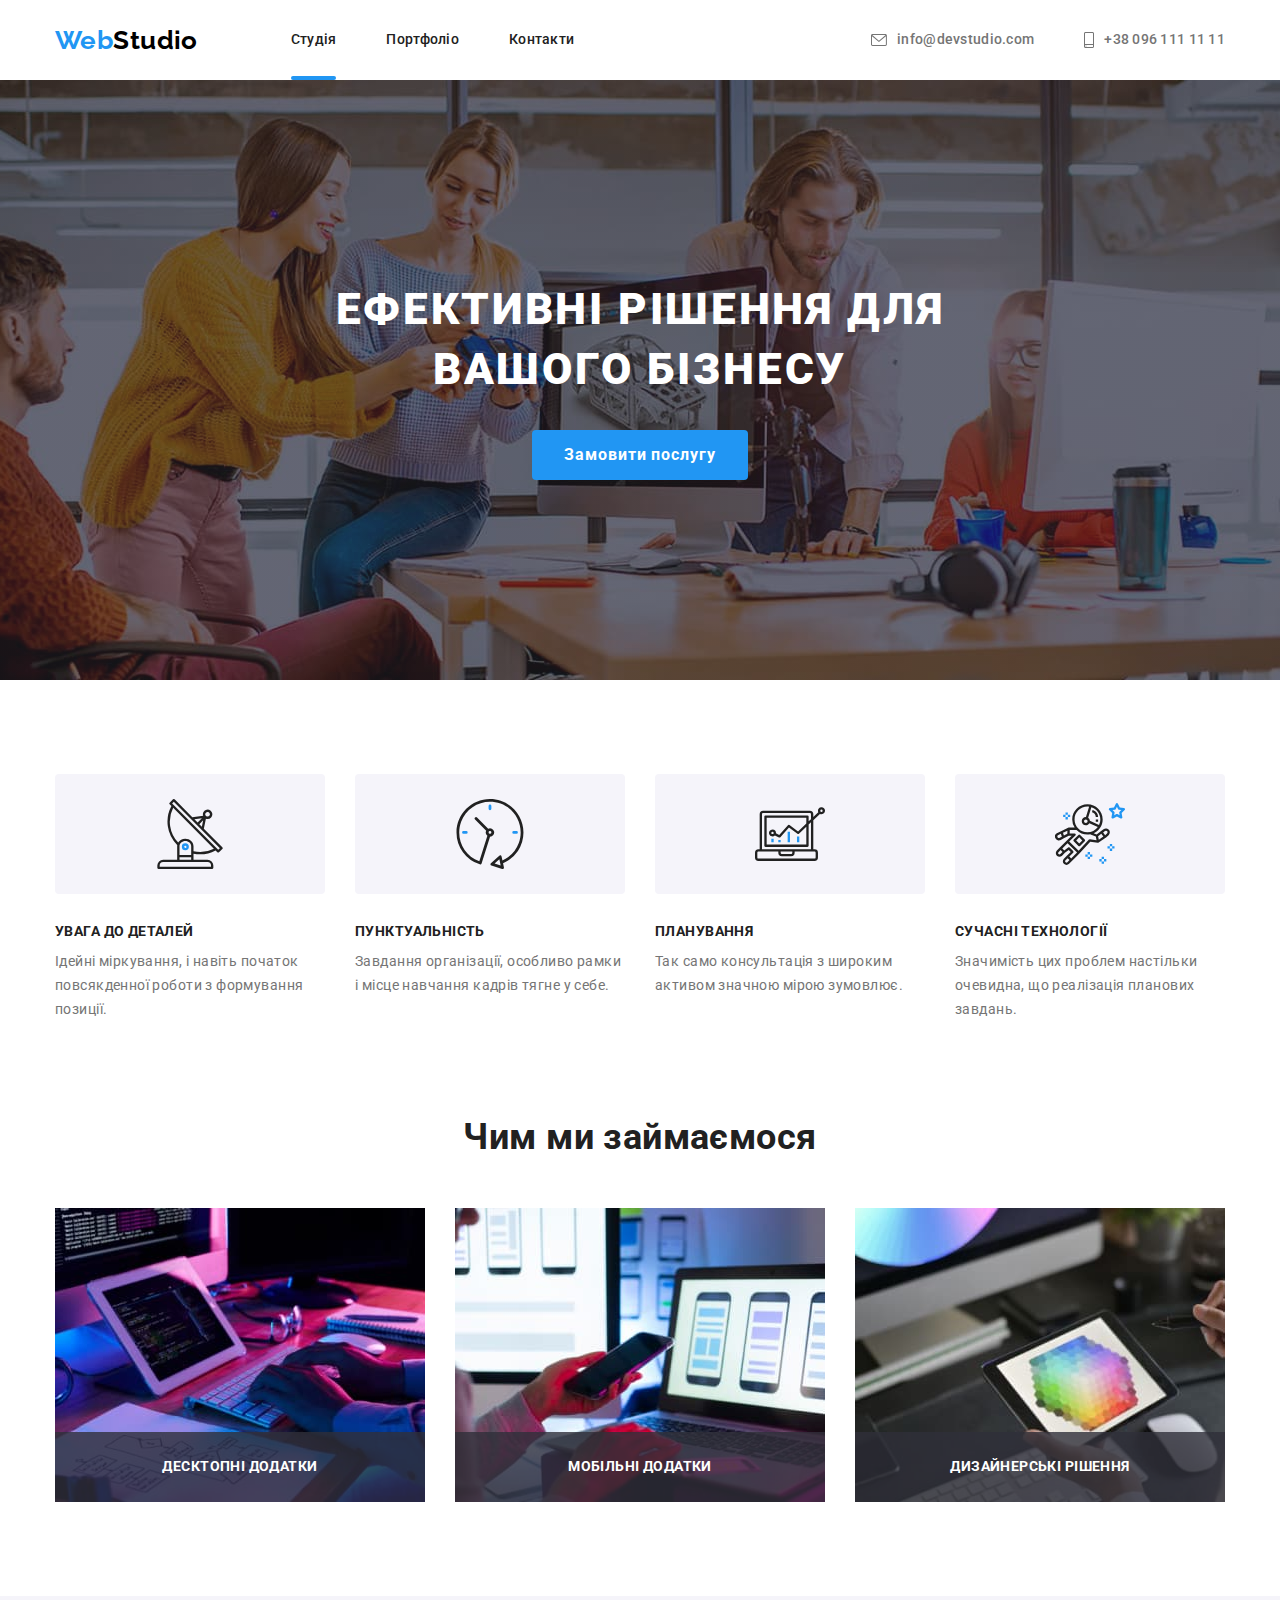
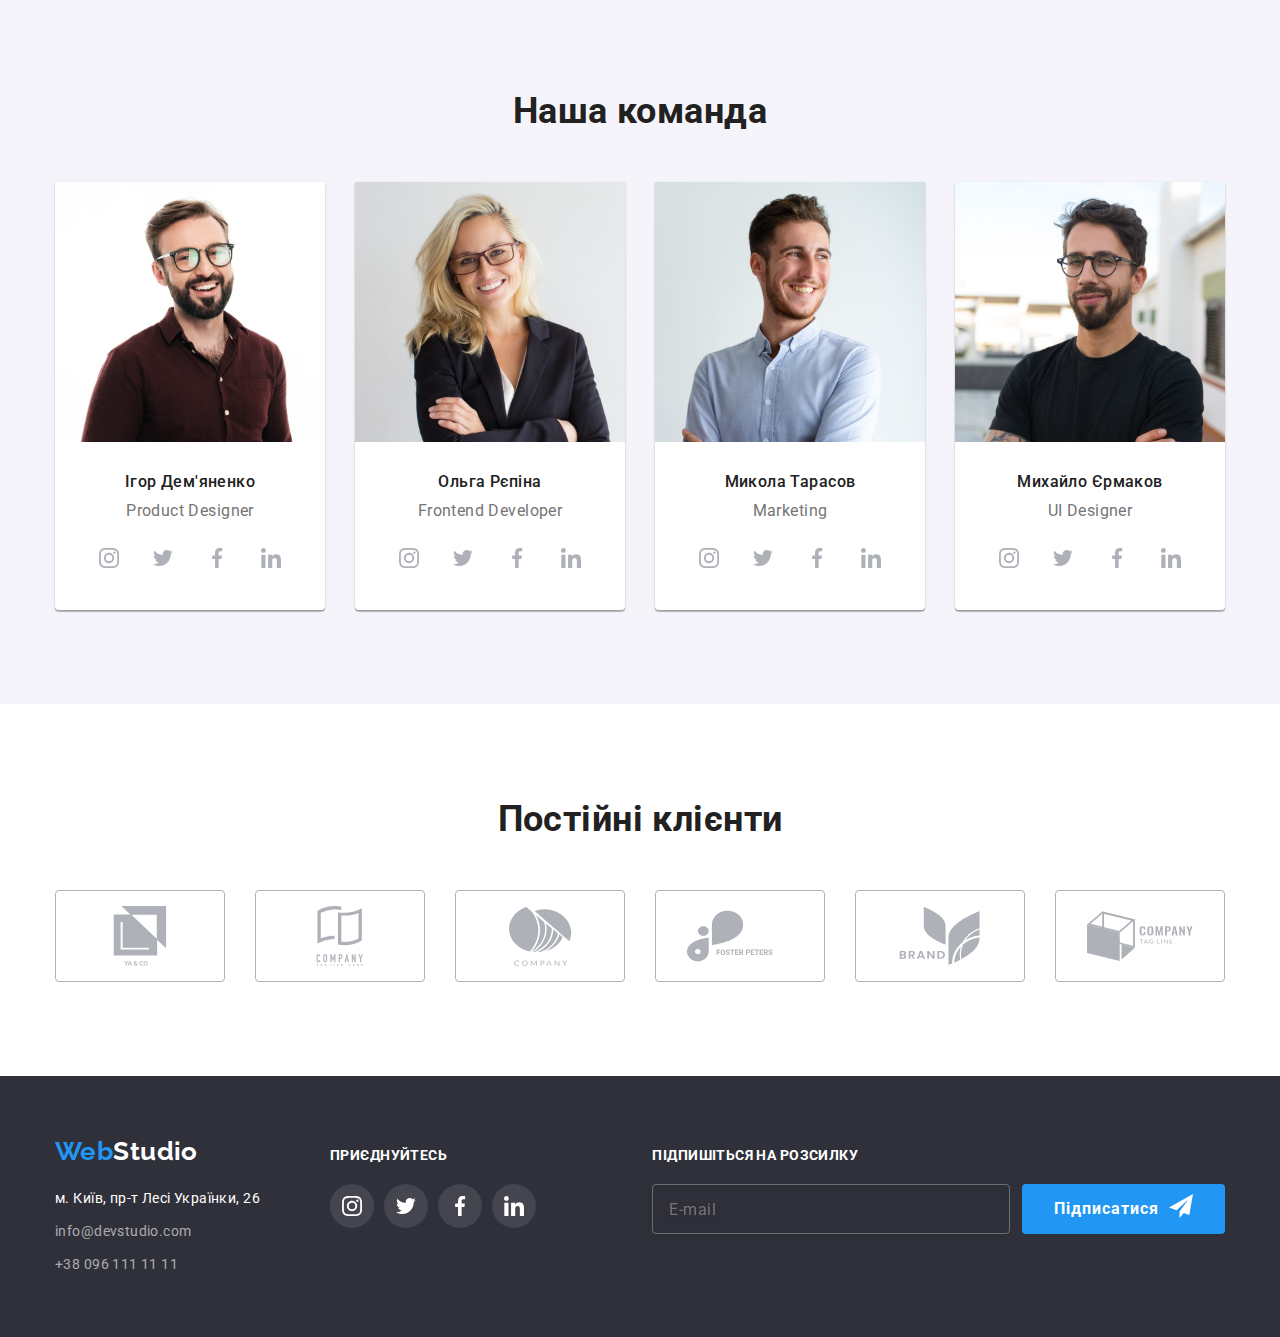
==== index.html @ 0e2db6dd "Initial commit" ====
<!DOCTYPE html>
<html lang="uk">
  <head>
    <meta charset="UTF-8" />
    <meta http-equiv="X-UA-Compatible" content="IE=edge" />
    <meta name="viewport" content="width=device-width, initial-scale=1.0" />
    <title>WebStudio</title>
    <link
      rel="stylesheet"
      href="https://fonts.googleapis.com/css2?family=Raleway:wght@700&family=Roboto:wght@400;500;700;900&display=swap"
      rel="stylesheet"
    />
    <link
      rel="stylesheet"
      href="https://cdnjs.cloudflare.com/ajax/libs/modern-normalize/1.1.0/modern-normalize.min.css"
    />
    <!-- <link rel="stylesheet" href="./css/styles.css" /> -->
    <link rel="stylesheet" href="./css/main.min.css" />
  </head>
  <body>
    <header class="header">
      <div class="container header__container">
        <a class="logo-link link" href="./index.html" lang="en">
          <span class="logo-link__web">Web</span><span class="logo-link__studio">Studio</span></a
        >
        <nav class="navigation header__navigation">
          <ul class="menu navigation__menu list">
            <li class="menu__item">
              <a href="./index.html" class="menu__link link current">Студія</a>
            </li>
            <li class="menu_item">
              <a href="./portfolio.html" class="menu__link link">Портфоліо</a>
            </li>
            <li class="menu__item"><a href="#" class="menu__link link">Контакти</a></li>
          </ul>
        </nav>

        <ul class="contacts header__contacts list">
          <li class="contacts__item">
            <a href="mailto:info@devstudio.com" class="contacts__link link">
              <svg class="contacts__icon" width="16" height="12">
                <use href="./images/icons.svg#icon-post"></use>
              </svg>
              info@devstudio.com</a
            >
          </li>
          <li class="contacts__item">
            <a href="tel:+380961111111" class="contacts__link link">
              <svg class="contacts__icon" width="10" height="16">
                <use href="./images/icons.svg#icon-phone"></use>
              </svg>
              +38 096 111 11 11</a
            >
          </li>
        </ul>
      </div>
    </header>

    <main>
      <!-- Hero -->
      <section class="hero overlay">
        <div class="container">
          <h1 class="hero__title">Ефективні рішення для вашого бізнесу</h1>

          <button class="hero__btn" type="button" data-modal-open>Замовити послугу</button>
        </div>
      </section>

      <!-- Наші переваги -->
      <section class="features section">
        <div class="container">
          <h2 class="visually-hidden">Наші переваги</h2>
          <ul class="features__list list">
            <li class="features__item">
              <div class="features__wrap">
                <svg class="features__icon" width="70" height="70">
                  <use href="./images/icons.svg#icon-antenna"></use>
                </svg>
              </div>
              <h3 class="features__title">Увага до деталей</h3>
              <p class="features__text">
                Ідейні міркування, і навіть початок повсякденної роботи з формування позиції.
              </p>
            </li>
            <li class="features__item">
              <div class="features__wrap">
                <svg class="features__icon" width="70" height="70">
                  <use href="./images/icons.svg#icon-clock"></use>
                </svg>
              </div>
              <h3 class="features__title">Пунктуальність</h3>
              <p class="features__text">
                Завдання організації, особливо рамки і місце навчання кадрів тягне у себе.
              </p>
            </li>
            <li class="features__item">
              <div class="features__wrap">
                <svg class="features__icon" width="70" height="70">
                  <use href="./images/icons.svg#icon-laptop"></use>
                </svg>
              </div>
              <h3 class="features__title">Планування</h3>
              <p class="features__text">
                Так само консультація з широким активом значною мірою зумовлює.
              </p>
            </li>
            <li class="features__item">
              <div class="features__wrap">
                <svg class="features__icon" width="70" height="70">
                  <use href="./images/icons.svg#icon-astronaut"></use>
                </svg>
              </div>
              <h3 class="features__title">Сучасні технології</h3>
              <p class="features__text">
                Значимість цих проблем настільки очевидна, що реалізація планових завдань.
              </p>
            </li>
          </ul>
        </div>
      </section>

      <!-- Чим ми займаємося -->
      <section class="work section">
        <div class="container">
          <h2 class="work__title title">Чим ми займаємося</h2>
          <ul class="work__list list">
            <li class="work__item">
              <img src="./images/site.jpg" alt="Створюємо сайти" width="370" height="294" />
              <p class="work__text">Десктопні додатки</p>
            </li>

            <li class="work__item">
              <img src="./images/app.jpg" alt="Створюємо додатки" width="370" height="294" />
              <p class="work__text">Мобільні додатки</p>
            </li>

            <li class="work__item">
              <img
                src="./images/color.jpg"
                alt="Підбираємо найкращий колір"
                width="370"
                height="294"
              />
              <p class="work__text">Дизайнерські рішення</p>
            </li>
          </ul>
        </div>
      </section>

      <!-- Команда -->
      <section class="team section">
        <div class="container">
          <h2 class="team__title title">Наша команда</h2>
          <ul class="team__list list">
            <li class="team__card">
              <img src="./images/product-designer.jpg" alt="Дизайнер" width="270" height="260" />
              <div class="team__wrap">
                <h3 class="team__name">Ігор Дем'яненко</h3>
                <p class="team__job" lang="en">Product Designer</p>
                <ul class="team__soc-list list">
                  <li class="team__soc-item">
                    <a href="" class="team__soc-link link">
                      <svg class="team__soc-icon" width="20" height="20">
                        <use href="./images/icons.svg#icon-instagram"></use>
                      </svg>
                    </a>
                  </li>
                  <li class="team__soc-item">
                    <a href="" class="team__soc-link link">
                      <svg class="team__soc-icon" width="20" height="20">
                        <use href="./images/icons.svg#icon-twitter"></use>
                      </svg>
                    </a>
                  </li>
                  <li class="team__soc-item">
                    <a href="" class="team__soc-link link">
                      <svg class="team__soc-icon" width="20" height="20">
                        <use href="./images/icons.svg#icon-facebook"></use>
                      </svg>
                    </a>
                  </li>
                  <li class="team__soc-item">
                    <a href="" class="team__soc-link link">
                      <svg class="team__soc-icon" width="20" height="20">
                        <use href="./images/icons.svg#icon-linkedin"></use>
                      </svg>
                    </a>
                  </li>
                </ul>
              </div>
            </li>
            <li class="team__card">
              <img src="./images/frontend.jpg" alt="Фронтенд-розробник" width="270" height="260" />
              <div class="team__wrap">
                <h3 class="team__name">Ольга Рєпіна</h3>
                <p class="team__job" lang="en">Frontend Developer</p>
                <ul class="team__soc-list list">
                  <li class="team__soc-item">
                    <a href="" class="team__soc-link link">
                      <svg class="team__soc-icon" width="20" height="20">
                        <use href="./images/icons.svg#icon-instagram"></use>
                      </svg>
                    </a>
                  </li>
                  <li class="team__soc-item">
                    <a href="" class="team__soc-link link">
                      <svg class="team__soc-icon" width="20" height="20">
                        <use href="./images/icons.svg#icon-twitter"></use>
                      </svg>
                    </a>
                  </li>
                  <li class="team__soc-item">
                    <a href="" class="team__soc-link link">
                      <svg class="team__soc-icon" width="20" height="20">
                        <use href="./images/icons.svg#icon-facebook"></use>
                      </svg>
                    </a>
                  </li>
                  <li class="team__soc-item">
                    <a href="" class="team__soc-link link">
                      <svg class="team__soc-icon" width="20" height="20">
                        <use href="./images/icons.svg#icon-linkedin"></use>
                      </svg>
                    </a>
                  </li>
                </ul>
              </div>
            </li>
            <li class="team__card">
              <img src="./images/marketing.jpg" alt="Маркетолог" width="270" height="260" />
              <div class="team__wrap">
                <h3 class="team__name">Микола Тарасов</h3>
                <p class="team__job" lang="en">Marketing</p>
                <ul class="team__soc-list list">
                  <li class="team__soc-item">
                    <a href="" class="team__soc-link link">
                      <svg class="team__soc-icon" width="20" height="20">
                        <use href="./images/icons.svg#icon-instagram"></use>
                      </svg>
                    </a>
                  </li>
                  <li class="team__soc-item">
                    <a href="" class="team__soc-link link">
                      <svg class="team__soc-icon" width="20" height="20">
                        <use href="./images/icons.svg#icon-twitter"></use>
                      </svg>
                    </a>
                  </li>
                  <li class="team__soc-item">
                    <a href="" class="team__soc-link link">
                      <svg class="team__soc-icon" width="20" height="20">
                        <use href="./images/icons.svg#icon-facebook"></use>
                      </svg>
                    </a>
                  </li>
                  <li class="team__soc-item">
                    <a href="" class="team__soc-link link">
                      <svg class="team__soc-icon" width="20" height="20">
                        <use href="./images/icons.svg#icon-linkedin"></use>
                      </svg>
                    </a>
                  </li>
                </ul>
              </div>
            </li>
            <li class="team__card">
              <img
                src="./images/ui-designer.jpg"
                alt="Дизайнер інтерфейсу"
                width="270"
                height="260"
              />
              <div class="team__wrap">
                <h3 class="team__name">Михайло Єрмаков</h3>
                <p class="team__job" lang="en">UI Designer</p>
                <ul class="team__soc-list list">
                  <li class="team__soc-item">
                    <a href="" class="team__soc-link link">
                      <svg class="team__soc-icon" width="20" height="20">
                        <use href="./images/icons.svg#icon-instagram"></use>
                      </svg>
                    </a>
                  </li>
                  <li class="team__soc-item">
                    <a href="" class="team__soc-link link">
                      <svg class="team__soc-icon" width="20" height="20">
                        <use href="./images/icons.svg#icon-twitter"></use>
                      </svg>
                    </a>
                  </li>
                  <li class="team__soc-item">
                    <a href="" class="team__soc-link link">
                      <svg class="team__soc-icon" width="20" height="20">
                        <use href="./images/icons.svg#icon-facebook"></use>
                      </svg>
                    </a>
                  </li>
                  <li class="team__soc-item">
                    <a href="" class="team__soc-link link">
                      <svg class="team__soc-icon" width="20" height="20">
                        <use href="./images/icons.svg#icon-linkedin"></use>
                      </svg>
                    </a>
                  </li>
                </ul>
              </div>
            </li>
          </ul>
        </div>
      </section>

      <section class="clients section">
        <div class="container">
          <h2 class="clients__title title">Постійні клієнти</h2>
          <ul class="clients__list list">
            <li class="clients__item">
              <a href="" class="clients__link link">
                <svg class="clients__icon" width="106" height="60">
                  <use href="./images/icons.svg#icon-ya"></use>
                </svg>
              </a>
            </li>
            <li class="clients__item">
              <a href="" class="clients__link link">
                <svg class="clients__icon" width="106" height="60">
                  <use href="./images/icons.svg#icon-tagline"></use>
                </svg>
              </a>
            </li>
            <li class="clients__item">
              <a href="" class="clients__link link">
                <svg class="clients__icon" width="106" height="60">
                  <use href="./images/icons.svg#icon-company"></use>
                </svg>
              </a>
            </li>
            <li class="clients__item">
              <a href="" class="clients__link link">
                <svg class="clients__icon" width="106" height="60">
                  <use href="./images/icons.svg#icon-foster"></use>
                </svg>
              </a>
            </li>
            <li class="clients__item">
              <a href="" class="clients__link link">
                <svg class="clients__icon" width="106" height="60">
                  <use href="./images/icons.svg#icon-brand"></use>
                </svg>
              </a>
            </li>
            <li class="clients__item">
              <a href="" class="clients__link link">
                <svg class="clients__icon" width="106" height="60">
                  <use href="./images/icons.svg#icon-tag"></use>
                </svg>
              </a>
            </li>
          </ul>
        </div>
      </section>
    </main>

    <footer class="footer">
      <div class="container footer__container">
        <div>
          <a class="logo-link footer__logo-link link" href="./index.html" lang="en">
            <span class="logo-link__web">Web</span
            ><span class="logo-link__studiofooter">Studio</span>
          </a>

          <address class="address">
            <ul class="address__list list">
              <li class="address__item">
                <a
                  class="address__google-link link"
                  href="https://goo.gl/maps/4ZTm1igQ9A5BLG9d9"
                  target="_blank"
                  rel="noopener noreferrer nofollow"
                  >м. Київ, пр-т Лесі Українки, 26</a
                >
              </li>
              <li class="address__item">
                <a class="address__link link" href="mailto:info@devstudio.com"
                  >info@devstudio.com</a
                >
              </li>
              <li class="address__item">
                <a class="address__link link" href="tel:+380961111111">+38 096 111 11 11</a>
              </li>
            </ul>
          </address>
        </div>

        <div class="subscribe footer__subscribe">
          <p class="subscribe__title">Приєднуйтесь</p>
          <ul class="subscribe__soc-list list">
            <li class="subscribe__soc-item">
              <a href="" class="subscribe__soc-link link">
                <svg class="subscribe__soc-icon" width="20" height="20">
                  <use href="./images/icons.svg#icon-instagram"></use>
                </svg>
              </a>
            </li>
            <li class="subscribe__soc-item">
              <a href="" class="subscribe__soc-link link">
                <svg class="subscribe__soc-icon" width="20" height="20">
                  <use href="./images/icons.svg#icon-twitter"></use>
                </svg>
              </a>
            </li>
            <li class="subscribe__soc-item">
              <a href="" class="subscribe__soc-link link">
                <svg class="subscribe__soc-icon" width="20" height="20">
                  <use href="./images/icons.svg#icon-facebook"></use>
                </svg>
              </a>
            </li>
            <li class="subscribe__soc-item">
              <a href="" class="subscribe__soc-link link">
                <svg class="subscribe__soc-icon" width="20" height="20">
                  <use href="./images/icons.svg#icon-linkedin"></use>
                </svg>
              </a>
            </li>
          </ul>
        </div>

        <div class="subscribe">
          <p class="subscribe__title">Підпишіться на розсилку</p>

          <form class="subscribe__form">
            <label for="input-footer"></label>
            <input
              type="email"
              class="subscribe__input"
              placeholder="E-mail"
              name="email"
              id="input-footer"
            />

            <button type="submit" class="subscribe__button">
              Підписатися
              <svg class="subscribe__icon" width="24" height="24">
                <use href="./images/icons.svg#icon-send"></use>
              </svg>
            </button>
          </form>
        </div>
      </div>
    </footer>

    <div class="backdrop is-hidden" data-modal>
      <div class="modal">
        <button type="button" class="modal-close" data-modal-close>
          <svg class="modal-close-icon" width="18" height="18">
            <use href="./images/icons.svg#icon-close"></use>
          </svg>
        </button>
        <p class="modal-title">Залиште свої дані, ми вам передзвонимо</p>
        <form class="modal-form">
          <div class="modal-field">
            <label for="user-name" class="input-label">Ім'я</label>
            <div class="input-wrap">
              <input
                type="text"
                name="user-name"
                class="modal-input"
                placeholder=" "
                required
                id="user-name"
              />

              <svg class="modal-input-icon" width="18" height="18">
                <use href="./images/icons.svg#icon-input-person"></use>
              </svg>
            </div>
          </div>

          <div class="modal-field">
            <label for="user-tel" class="input-label">Телефон</label>
            <div class="input-wrap">
              <input
                type="tel"
                name="user-tel"
                class="modal-input"
                placeholder=" "
                required
                id="user-tel"
              />

              <svg class="modal-input-icon" width="18" height="18">
                <use href="./images/icons.svg#icon-input-phone"></use>
              </svg>
            </div>
          </div>

          <div class="modal-field">
            <label for="user-email" class="input-label">Пошта</label>
            <div class="input-wrap">
              <input
                type="email"
                name="user-email"
                class="modal-input"
                placeholder=" "
                id="user-email"
              />

              <svg class="modal-input-icon" width="18" height="18">
                <use href="./images/icons.svg#icon-input-email"></use>
              </svg>
            </div>
          </div>

          <div class="modal-field-textarea">
            <label for="user-comment" class="input-label">Коментар</label>
            <textarea
              name="user-comment"
              id="user-comment"
              class="modal-comment"
              placeholder="Введіть текст"
            ></textarea>
          </div>

          <input
            class="checkbox-input visually-hidden"
            type="checkbox"
            name="mailing"
            id="mailing"
          />
          <label for="mailing" class="checkbox-text">
            <span>
              <svg class="checkbox-icon" width="16" height="15">
                <use href="./images/icons.svg#icon-vector"></use>
              </svg>
            </span>
            Погоджуюся з розсилкою та приймаю
            <a class="contract link" href="">Умови договору</a></label
          >

          <button type="submit" class="button-submit">Відправити</button>
        </form>
      </div>
    </div>
    <script src="./js/modal.js"></script>
  </body>
</html>
---- css/styles.css ----
:root {
  --acctnt-color: #2196f3;
  --logo-studio-header-color: #000000;
  --title-black-color: #212121;
  --contacts-features-text-color: #757575;
  --hero-studio-footer-text-color: #ffffff;
  --hero-bcg-color-footer: #2f303a;
  --hero-button-active: #188ce8;
  --features-bcg-color: #f5f5f5;
  --team-bcg-color: #f5f4fa;
  --footer-contacts-color: rgba(255, 255, 255, 0.6);
  --border: #eeeeee;
  --soc-color: #afb1b8;
  --bcg-soc-footer: rgba(255, 255, 255, 0.1);
  --bcg-overflow: rgba(33, 150, 243, 0.9);
  --backdrop: rgba(0, 0, 0, 0.2);
  --modal-border: rgba(0, 0, 0, 0.1);
  --work-bcg-text: rgba(47, 48, 58, 0.8);
  --timing-function: cubic-bezier(0.4, 0, 0.2, 1);
  --border-modal-input: rgba(33, 33, 33, 0.2);
  --placeholder-color: rgba(117, 117, 117, 0.5);
  --border-input-footer: rgba(255, 255, 255, 0.3);
}

body {
  font-family: Roboto, sans-serif;
  background-color: var(--hero-studio-footer-text-color);
  color: var(--title-black-color);
  font-size: 14px;
  letter-spacing: 0.03em;
}

h1,
h2,
h3,
h4,
h5,
h6,
p {
  margin: 0;
}

img {
  display: block;
  max-width: 100%;
  height: auto;
}

button {
  display: block;
  cursor: pointer;
  border: none;
  border-radius: 4px;
}

.address {
  font-style: normal;
}

.list {
  padding: 0;
  margin: 0;

  list-style: none;
}

.link {
  text-decoration: none;
}

.section {
  padding-top: 94px;
  padding-bottom: 94px;
}

.container {
  width: 1200px;
  padding-left: 15px;
  padding-right: 15px;
  margin-left: auto;
  margin-right: auto;
}
*/

/* header */

.header-line {
  display: flex;
  align-items: center;
}

.logo {
  color: var(--acctnt-color);
  font-family: Raleway, sans-serif;
  font-weight: 700;
  font-size: 26px;
  line-height: 1.19;
}

.logo-studioheader {
  color: var(--logo-studio-header-color);
  font-family: Raleway, sans-serif;
  font-weight: 700;
  font-size: 26px;
  line-height: 1.19;
}

.nav-site {
  margin-left: 93px;
}

.nav-list {
  display: flex;
  gap: 50px;
}

.nav-link {
  display: block;
  padding-top: 32px;
  padding-bottom: 32px;

  color: inherit;
  font-weight: 500;
  line-height: 1.14;
  letter-spacing: 0.02em;
  transition: color 250ms var(--timing-function);

  position: relative;
}

.nav-link.current::after {
  content: '';

  position: absolute;
  bottom: 0;

  display: block;
  width: 100%;
  height: 4px;
  background-color: var(--acctnt-color);
  border-radius: 2px;
}

.contacts {
  display: flex;
  margin-left: auto;
}

.contacts .item:not(:last-child) {
  margin-right: 50px;
}

.nav-link:hover,
.nav-link:focus,
.current,
.mail:hover,
.mail:focus,
.tel:hover,
.tel:focus {
  color: var(--acctnt-color);
}

.mail,
.tel {
  padding-top: 32px;
  padding-bottom: 32px;

  color: var(--contacts-features-text-color);
  font-weight: 500;
  line-height: 1.14;
  letter-spacing: 0.02em;
  display: flex;
  align-items: center;
  transition: color 250ms var(--timing-function);
}

.mail-icon {
  margin-right: 10px;
  fill: currentColor;
}

.tel-icon {
  margin-right: 10px;
  fill: currentColor;
}

/* Герой */

.hero {
  padding-top: 200px;
  padding-bottom: 200px;

  background-color: var(--hero-bcg-color-footer);
  text-align: center;
}

.overlay {
  max-width: 1600px;
  height: 600px;
  margin-left: auto;
  margin-right: auto;
  background-color: var(--hero-bcg-color-footer);
  background-image: linear-gradient(to right, rgba(47, 48, 58, 0.4), rgba(47, 48, 58, 0.4)),
    url('../images/hero.jpg');
  background-repeat: no-repeat;
  background-position: center;
  background-size: cover;
}

.hero-title {
  width: 696px;
  margin: 0 auto;
  margin-bottom: 30px;

  color: var(--hero-studio-footer-text-color);

  font-weight: 900;
  font-size: 44px;
  line-height: 1.36;
  letter-spacing: 0.06em;
  text-transform: uppercase;
}

.hero-btn {
  padding: 10px 32px;
  margin: 0 auto;

  background-color: var(--acctnt-color);
  color: var(--hero-studio-footer-text-color);
  font-family: inherit;
  font-weight: 700;
  font-size: 16px;
  line-height: 1.88;
  letter-spacing: 0.06em;
  transition: background-color 250ms var(--timing-function);
}

.hero-btn:hover,
.hero-btn:focus {
  background-color: var(--hero-button-active);
}

/* Наші переваги */

.visually-hidden {
  position: absolute;
  width: 1px;
  height: 1px;
  margin: -1px;
  border: 0;
  padding: 0;

  white-space: nowrap;
  clip-path: inset(100%);
  clip: rect(0 0 0 0);
  overflow: hidden;
}

.features-list {
  display: flex;
  gap: 30px;
}

.features-box {
  display: flex;
  align-items: center;
  justify-content: center;
  width: 270px;
  height: 120px;
  margin-bottom: 30px;
  border-radius: 4px;
  background-color: var(--team-bcg-color);
}

.features-title {
  margin-bottom: 10px;

  font-size: 14px;
  font-weight: 700;
  line-height: 1.14;
  text-transform: uppercase;
}

.features-text {
  color: var(--contacts-features-text-color);
  line-height: 1.71;
}

/* Чим ми займаємося*/

.work {
  padding-top: 0;
}

.title {
  margin-bottom: 50px;

  font-weight: 700;
  font-size: 36px;
  line-height: 1.17;
  text-align: center;
}

.work-list {
  display: flex;
  gap: 30px;
}

.work-item {
  position: relative;
}

.work-list-text {
  position: absolute;
  bottom: 0;

  width: 370px;
  height: 70px;
  color: var(--hero-studio-footer-text-color);
  background-color: var(--work-bcg-text);
  font-weight: 700;
  line-height: 1.14;
  text-transform: uppercase;
  display: flex;
  align-items: center;
  justify-content: center;
}

/* Команда */

.team {
  background-color: var(--team-bcg-color);
}

.team-list {
  display: flex;
  gap: 30px;
}
.team-card {
  box-shadow: 0px 1px 3px rgba(0, 0, 0, 0.12), 0px 1px 1px rgba(0, 0, 0, 0.14),
    0px 2px 1px rgba(0, 0, 0, 0.2);
  border-radius: 0px 0px 4px 4px;
  background-color: var(--hero-studio-footer-text-color);
}

.card {
  padding: 30px 0;
}

.team-name {
  margin-bottom: 10px;

  font-weight: 500;
  font-size: 16px;
  line-height: 1.19;
  text-align: center;
}

.team-job {
  margin-bottom: 16px;

  color: var(--contacts-features-text-color);
  font-size: 16px;
  line-height: 1.19;
  text-align: center;
}

.team-soc-list {
  display: flex;
  justify-content: center;
  gap: 10px;
}

.team-soc-item {
  width: 44px;
  height: 44px;
}

.team-soc-link {
  width: 100%;
  height: 100%;
  border-radius: 50%;
  display: flex;
  align-items: center;
  justify-content: center;
  color: var(--soc-color);
  transition: color 250ms var(--timing-function), background-color 250ms var(--timing-function);
}

.team-soc-icon {
  fill: currentColor;
}

.team-soc-link:hover,
.team-soc-link:focus {
  background-color: var(--acctnt-color);
  color: var(--hero-studio-footer-text-color);
}

/* ---------НАШІ КЛІЄНТИ--------- */

.clients-list {
  display: flex;
  gap: 30px;
}

.clients-item {
  width: calc((100% - 150px) / 6);
  height: 92px;
}
.clients-link {
  width: 100%;
  height: 100%;
  border: 1px solid currentColor;
  border-radius: 4px;
  display: flex;
  align-items: center;
  justify-content: center;
  color: var(--soc-color);
  transition: color 250ms var(--timing-function);
}

.clients-icon {
  fill: currentColor;
}

.clients-link:hover,
.clients-link:focus {
  color: var(--acctnt-color);
}

/* Footer */

.footer {
  padding-top: 60px;
  padding-bottom: 60px;

  background-color: var(--hero-bcg-color-footer);
}

.footer-cotainer {
  display: flex;
  align-items: baseline;
}

.footer-logo {
  display: inline-block;
  margin-bottom: 20px;
}

.logo-studiofooter {
  color: var(--hero-studio-footer-text-color);

  font-family: Raleway, sans-serif;
  font-weight: 700;
  font-size: 26px;
  line-height: 1.19;
}

.address-item:not(:last-child) {
  margin-bottom: 9px;
}

.google {
  display: inline-block;

  color: var(--hero-studio-footer-text-color);
  line-height: 1.71;
  transition: color 250ms var(--timing-function);
}

.mail-address,
.tel-address {
  display: inline-block;

  color: var(--footer-contacts-color);
  line-height: 1.71;
  transition: color 250ms var(--timing-function);
}

.google:hover,
.google:focus,
.mail-address:hover,
.mail-address:focus,
.tel-address:hover,
.tel-address:focus {
  color: var(--acctnt-color);
}

.subscribe-wrap {
  margin-left: 70px;
  margin-right: auto;
}

.subscribe {
  color: var(--hero-studio-footer-text-color);
  font-weight: 700;
  line-height: 1.14;
  text-transform: uppercase;
  margin-bottom: 20px;
}

.footer-soc-list {
  display: flex;
  justify-content: center;
  gap: 10px;
}

.footer-soc-item {
  width: 44px;
  height: 44px;
}

.footer-soc-link {
  width: 100%;
  height: 100%;
  border-radius: 50%;
  display: flex;
  align-items: center;
  justify-content: center;
  background-color: var(--bcg-soc-footer);
  color: var(--hero-studio-footer-text-color);
  transition: background-color 250ms var(--timing-function);
}

.footer-soc-icon {
  fill: currentColor;
}

.footer-soc-link:hover,
.footer-soc-link:focus {
  background-color: var(--acctnt-color);
}

.send-wrap {
  display: flex;
}

.input-footer {
  width: 358px;
  height: 50px;
  padding: 15px 16px;
  margin-right: 12px;

  border: 1px solid var(--border-input-footer);
  filter: drop-shadow(0px 4px 4px rgba(0, 0, 0, 0.15));
  border-radius: 4px;
  background-color: transparent;

  font-size: 16px;
  line-height: 1.25;
  letter-spacing: 0.03em;
  color: var(--footer-contacts-color);
}

.button-subscribe {
  display: flex;
  padding: 10px 32px;

  background-color: var(--acctnt-color);
  color: var(--hero-studio-footer-text-color);
  font-family: inherit;
  font-weight: 700;
  font-size: 16px;
  line-height: 1.88;
  letter-spacing: 0.06em;
}

.send-icon {
  margin-left: 10px;
  fill: currentColor;
}

---------------------------/* ПОРТФОЛІО */----------------

.header-border {
  border-bottom: 1px solid var(--border);
}

.button-list {
  display: flex;
  flex-wrap: wrap;
  gap: 8px;
  justify-content: center;
  margin-bottom: 50px;
}

.button-list {
  display: flex;
  flex-wrap: wrap;
  gap: 8px;
  justify-content: center;
  margin-bottom: 50px;
}

.button {
  padding: 6px 22px;

  background-color: var(--team-bcg-color);
  color: inherit;
  font-family: inherit;
  font-weight: 500;
  font-size: 16px;
  line-height: 1.62;
  letter-spacing: inherit;
  transition: color 250ms var(--timing-function), background-color 250ms var(--timing-function),
    box-shadow 250ms var(--timing-function);
}

.button.current,
.button:hover,
.button:focus {
  background-color: var(--acctnt-color);
  color: var(--hero-studio-footer-text-color);
  box-shadow: 0px 3px 1px rgba(0, 0, 0, 0.1), 0px 1px 2px rgba(0, 0, 0, 0.08),
    0px 2px 2px rgba(0, 0, 0, 0.12);
}

.working-list {
  display: flex;
  flex-wrap: wrap;
  gap: 30px;
}

.gallery-item {
  width: calc((100% - 60px) / 3);
}

.gallery-link {
  display: block;
  transition: box-shadow 250ms var(--timing-function);
}

.gallery-link:hover,
.gallery-link:focus {
  box-shadow: 0px 1px 1px rgba(0, 0, 0, 0.12), 0px 4px 4px rgba(0, 0, 0, 0.06),
    1px 4px 6px rgba(0, 0, 0, 0.16);
}

.gallery-top-wrap {
  position: relative;
  overflow: hidden;
}

.gallery-top-text {
  position: absolute;

  top: 0;
  padding: 63px 24px;
  color: var(--hero-studio-footer-text-color);
  background-color: var(--bcg-overflow);
  font-weight: 400;
  font-size: 18px;
  line-height: 1.56;
  height: 100%;
  transform: translateY(100%);
  transition: transform 250ms var(--timing-function);
}

.gallery-link:hover .gallery-top-text,
.gallery-link:focus .gallery-top-text {
  transform: translateY(0);
}

.projects {
  padding: 20px 24px;
  border-left: 1px solid var(--border);
  border-right: 1px solid var(--border);
  border-bottom: 1px solid var(--border);
}

.name-work {
  margin-bottom: 4px;

  color: var(--title-black-color);
  font-weight: 700;
  font-size: 18px;
  line-height: 2;
  letter-spacing: 0.06em;
}

.app {
  color: var(--contacts-features-text-color);
  font-weight: 400;
  font-size: 16px;
  line-height: 1.88;
  letter-spacing: 0.03em;
}

.backdrop {
  position: fixed;
  top: 0;

  width: 100%;
  height: 100%;
  background-color: var(--backdrop);
  transition: opacity 250ms var(--timing-function), visibility 250ms var(--timing-function);
}

.modal {
  position: absolute;
  top: 50%;
  left: 50%;
  transform: translate(-50%, -50%);
  padding: 40px;

  width: 528px;
  height: 581px;
  background-color: var(--hero-studio-footer-text-color);
  box-shadow: 0px 1px 3px rgba(0, 0, 0, 0.12), 0px 1px 1px rgba(0, 0, 0, 0.14),
    0px 2px 1px rgba(0, 0, 0, 0.2);
  border-radius: 4px;
  transform: translate(-50%, -50%) scaleX(1);
  transition: transform 250ms var(--timing-function);
}

.modal-close {
  position: absolute;
  top: 8px;
  right: 8px;

  width: 30px;
  height: 30px;
  background-color: transparent;
  border: 1px solid var(--modal-border);
  border-radius: 50%;
  display: flex;
  align-items: center;
  justify-content: center;
  transition: fill 250ms var(--timing-function);
}

.modal-close:hover {
  fill: var(--acctnt-color);
}

.is-hidden {
  opacity: 0;
  visibility: hidden;
  pointer-events: none;
}

.is-hidden .modal {
  transform: translate(-50%, -50%) scaleX(0);
}

.modal-title {
  font-weight: 700;
  font-size: 20px;
  line-height: 1.15;
  text-align: center;

  color: var(--title-black-color);

  margin-bottom: 12px;
}

.modal-field {
  margin-bottom: 10px;
}

.input-label {
  display: block;
  margin-bottom: 4px;

  font-family: 'Roboto';
  font-style: normal;
  font-weight: 400;
  font-size: 12px;
  line-height: 1.17;
  letter-spacing: 0.01em;

  color: var(--contacts-features-text-color);
}

.input-wrap {
  position: relative;
}

.modal-input-icon {
  position: absolute;
  left: 12px;
  top: 50%;
  transform: translateY(-50%);
  transition: fill 250ms var(--timing-function);
}

.modal-input {
  width: 100%;
  height: 40px;
  border: 1px solid var(--border-modal-input);
  border-radius: 4px;
  padding-left: 42px;
  outline: transparent;
  cursor: pointer;
  transition: border-color 250ms var(--timing-function);
}

.modal-input:focus,
.modal-comment:focus {
  border-color: var(--acctnt-color);
}

.modal-input:focus + .modal-input-icon {
  fill: var(--acctnt-color);
}

.modal-field-textarea {
  margin-bottom: 20px;
}

.modal-comment {
  width: 100%;
  height: 120px;
  border: 1px solid var(--border-modal-input);
  border-radius: 4px;
  padding: 12px 16px;
  outline: transparent;
  resize: none;
  cursor: pointer;
  transition: border-color 250ms var(--timing-function);
}

.modal-comment::placeholder {
  font-size: 12px;
  line-height: 1.17;
  letter-spacing: 0.01em;

  color: var(--placeholder-color);
}

.checkbox-text {
  line-height: 1.71;
  color: var(--contacts-features-text-color);
  display: flex;
  align-items: center;
  justify-content: center;
  gap: 7px;
}

.checkbox-text span {
  width: 16px;
  height: 15px;
  border: 2px solid var(--logo-studio-header-color);
  border-radius: 2px;
  margin-right: 8px;
  display: flex;
  align-items: center;
  justify-content: center;
  fill: transparent;
  transition: background-color 250ms var(--timing-function), fill 250ms var(--timing-function),
    border-color 250ms var(--timing-function);
}

.checkbox-input:checked + .checkbox-text span {
  background-color: var(--acctnt-color);
  fill: var(--hero-studio-footer-text-color);
  border-color: transparent;
}

.checkbox-input:focus + .checkbox-text span {
  border-color: var(--acctnt-color);
}

.contract {
  color: var(--acctnt-color);
  text-decoration: underline;
}

.button-submit {
  padding: 10px 32px;
  margin: 0 auto;
  margin-top: 30px;

  background-color: var(--acctnt-color);
  color: var(--hero-studio-footer-text-color);
  font-family: inherit;
  font-weight: 700;
  font-size: 16px;
  line-height: 1.88;
  letter-spacing: 0.06em;
}
---- css/main.min.css ----
:root{--acctnt-color: #2196f3;--logo-studio-header-color: #000000;--title-black-color: #212121;--contacts-features-text-color: #757575;--hero-studio-footer-text-color: #ffffff;--hero-bcg-color-footer: #2f303a;--hero-button-active: #188ce8;--features-bcg-color: #f5f5f5;--team-bcg-color: #f5f4fa;--footer-contacts-color: rgba(255, 255, 255, 0.6);--border: #eeeeee;--soc-color: #afb1b8;--bcg-soc-footer: rgba(255, 255, 255, 0.1);--bcg-overflow: rgba(33, 150, 243, 0.9);--backdrop: rgba(0, 0, 0, 0.2);--modal-border: rgba(0, 0, 0, 0.1);--work-bcg-text: rgba(47, 48, 58, 0.8);--timing-function: cubic-bezier(0.4, 0, 0.2, 1);--border-modal-input: rgba(33, 33, 33, 0.2);--placeholder-color: rgba(117, 117, 117, 0.5);--border-input-footer: rgba(255, 255, 255, 0.3)}body{font-family:Roboto,sans-serif;background-color:var(--hero-studio-footer-text-color);color:var(--title-black-color);font-size:14px;letter-spacing:.03em}h1,h2,h3,h4,h5,h6,p{margin:0}img{display:block;max-width:100%;height:auto}button{display:block;cursor:pointer;border:none;border-radius:4px}.address{font-style:normal}.list{padding:0;margin:0;list-style:none}.link{text-decoration:none}.section{padding-top:94px;padding-bottom:94px}.container{width:1200px;padding-left:15px;padding-right:15px;margin-left:auto;margin-right:auto}.visually-hidden{position:absolute;width:1px;height:1px;margin:-1px;border:0;padding:0;white-space:nowrap;-webkit-clip-path:inset(100%);clip-path:inset(100%);clip:rect(0 0 0 0);overflow:hidden}.current{color:var(--acctnt-color)}.title{margin-bottom:50px;font-weight:700;font-size:36px;line-height:1.17;text-align:center}.header__container{display:flex;align-items:center}.logo-link__web{color:var(--acctnt-color);font-family:Raleway,sans-serif;font-weight:700;font-size:26px;line-height:1.19}.logo-link__studio{color:var(--logo-studio-header-color);font-family:Raleway,sans-serif;font-weight:700;font-size:26px;line-height:1.19}.header__navigation{margin-left:93px}.navigation__menu{display:flex;gap:50px}.menu__link{display:block;padding-top:32px;padding-bottom:32px;color:inherit;font-weight:500;line-height:1.14;letter-spacing:.02em;transition:color 250ms var(--timing-function);position:relative}.menu__link.current::after{content:"";position:absolute;bottom:0;display:block;width:100%;height:4px;background-color:var(--acctnt-color);border-radius:2px}.menu__link:hover,.menu__link:focus{color:var(--acctnt-color)}.header__contacts{display:flex;margin-left:auto}.header__contacts .contacts__item:not(:last-child){margin-right:50px}.contacts__link{padding-top:32px;padding-bottom:32px;color:var(--contacts-features-text-color);font-weight:500;line-height:1.14;letter-spacing:.02em;display:flex;align-items:center;transition:color 250ms var(--timing-function)}.contacts__link:hover,.contacts__link:focus{color:var(--acctnt-color)}.contacts__icon{margin-right:10px;fill:currentColor}.hero{padding-top:200px;padding-bottom:200px;background-color:var(--hero-bcg-color-footer);text-align:center}.overlay{max-width:1600px;height:600px;margin-left:auto;margin-right:auto;background-color:var(--hero-bcg-color-footer);background-image:linear-gradient(to right, rgba(47, 48, 58, 0.4), rgba(47, 48, 58, 0.4)),url("../images/hero.jpg");background-repeat:no-repeat;background-position:center;background-size:cover}.hero__title{width:696px;margin:0 auto;margin-bottom:30px;color:var(--hero-studio-footer-text-color);font-weight:900;font-size:44px;line-height:1.36;letter-spacing:.06em;text-transform:uppercase}.hero__btn{padding:10px 32px;margin:0 auto;background-color:var(--acctnt-color);color:var(--hero-studio-footer-text-color);font-family:inherit;font-weight:700;font-size:16px;line-height:1.88;letter-spacing:.06em;transition:background-color 250ms var(--timing-function)}.hero__btn:hover,.hero__btn:focus{background-color:var(--hero-button-active)}.features__list{display:flex;gap:30px}.features__wrap{display:flex;align-items:center;justify-content:center;width:270px;height:120px;margin-bottom:30px;border-radius:4px;background-color:var(--team-bcg-color)}.features__title{margin-bottom:10px;font-size:14px;font-weight:700;line-height:1.14;text-transform:uppercase}.features__text{color:var(--contacts-features-text-color);line-height:1.71}.work{padding-top:0}.work__list{display:flex;gap:30px}.work__item{position:relative}.work__text{position:absolute;bottom:0;width:370px;height:70px;color:var(--hero-studio-footer-text-color);background-color:var(--work-bcg-text);font-weight:700;line-height:1.14;text-transform:uppercase;display:flex;align-items:center;justify-content:center}.team{background-color:var(--team-bcg-color)}.team__list{display:flex;gap:30px}.team__card{box-shadow:0px 1px 3px rgba(0,0,0,.12),0px 1px 1px rgba(0,0,0,.14),0px 2px 1px rgba(0,0,0,.2);border-radius:0px 0px 4px 4px;background-color:var(--hero-studio-footer-text-color)}.team__wrap{padding:30px 0}.team__name{margin-bottom:10px;font-weight:500;font-size:16px;line-height:1.19;text-align:center}.team__job{margin-bottom:16px;color:var(--contacts-features-text-color);font-size:16px;line-height:1.19;text-align:center}.team__soc-list{display:flex;justify-content:center;gap:10px}.team__soc-item{width:44px;height:44px}.team__soc-link{width:100%;height:100%;border-radius:50%;display:flex;align-items:center;justify-content:center;color:var(--soc-color);transition:color 250ms var(--timing-function),background-color 250ms var(--timing-function)}.team__soc-link:hover,.team__soc-link:focus{background-color:var(--acctnt-color);color:var(--hero-studio-footer-text-color)}.team__soc-icon{fill:currentColor}.clients__list{display:flex;gap:30px}.clients__item{width:calc((100% - 150px)/6);height:92px}.clients__link{width:100%;height:100%;border:1px solid currentColor;border-radius:4px;display:flex;align-items:center;justify-content:center;color:var(--soc-color);transition:color 250ms var(--timing-function)}.clients__link:hover,.clients__link:focus{color:var(--acctnt-color)}.clients__icon{fill:currentColor}.footer{padding-top:60px;padding-bottom:60px;background-color:var(--hero-bcg-color-footer)}.footer__container{display:flex;align-items:baseline}.footer__logo-link{display:inline-block;margin-bottom:20px}.logo-link__studiofooter{color:var(--hero-studio-footer-text-color);font-family:Raleway,sans-serif;font-weight:700;font-size:26px;line-height:1.19}.address__item:not(:last-child){margin-bottom:9px}.address__google-link{display:inline-block;color:var(--hero-studio-footer-text-color);line-height:1.71;transition:color 250ms var(--timing-function)}.address__google-link:hover,.address__google-link:focus{color:var(--acctnt-color)}.address__link{display:inline-block;color:var(--footer-contacts-color);line-height:1.71;transition:color 250ms var(--timing-function)}.address__link:hover,.address__link:focus{color:var(--acctnt-color)}.footer__subscribe{margin-left:70px;margin-right:auto}.subscribe__title{color:var(--hero-studio-footer-text-color);font-weight:700;line-height:1.14;text-transform:uppercase;margin-bottom:20px}.subscribe__soc-list{display:flex;justify-content:center;gap:10px}.subscribe__soc-item{width:44px;height:44px}.subscribe__soc-link{width:100%;height:100%;border-radius:50%;display:flex;align-items:center;justify-content:center;background-color:var(--bcg-soc-footer);color:var(--hero-studio-footer-text-color);transition:background-color 250ms var(--timing-function)}.subscribe__soc-link:hover,.subscribe__soc-link:focus{background-color:var(--acctnt-color)}.subscribe__soc-icon{fill:currentColor}.subscribe__form{display:flex}.subscribe__input{width:358px;height:50px;padding:15px 16px;margin-right:12px;border:1px solid var(--border-input-footer);filter:drop-shadow(0px 4px 4px rgba(0, 0, 0, 0.15));border-radius:4px;background-color:rgba(0,0,0,0);font-size:16px;line-height:1.25;letter-spacing:.03em;color:var(--footer-contacts-color)}.subscribe__button{display:flex;padding:10px 32px;background-color:var(--acctnt-color);color:var(--hero-studio-footer-text-color);font-family:inherit;font-weight:700;font-size:16px;line-height:1.88;letter-spacing:.06em}.subscribe__icon{margin-left:10px;fill:currentColor}.header__border{border-bottom:1px solid var(--border)}.button-list{display:flex;flex-wrap:wrap;gap:8px;justify-content:center;margin-bottom:50px}.button{padding:6px 22px;background-color:var(--team-bcg-color);color:inherit;font-family:inherit;font-weight:500;font-size:16px;line-height:1.62;letter-spacing:inherit;transition:color 250ms var(--timing-function),background-color 250ms var(--timing-function),box-shadow 250ms var(--timing-function)}.button.current,.button:hover,.button:focus{background-color:var(--acctnt-color);color:var(--hero-studio-footer-text-color);box-shadow:0px 3px 1px rgba(0,0,0,.1),0px 1px 2px rgba(0,0,0,.08),0px 2px 2px rgba(0,0,0,.12)}.working-list{display:flex;flex-wrap:wrap;gap:30px}.gallery-item{width:calc((100% - 60px)/3)}.gallery-link{display:block;transition:box-shadow 250ms var(--timing-function)}.gallery-link:hover,.gallery-link:focus{box-shadow:0px 1px 1px rgba(0,0,0,.12),0px 4px 4px rgba(0,0,0,.06),1px 4px 6px rgba(0,0,0,.16)}.gallery-top-wrap{position:relative;overflow:hidden}.gallery-top-text{position:absolute;top:0;padding:63px 24px;color:var(--hero-studio-footer-text-color);background-color:var(--bcg-overflow);font-weight:400;font-size:18px;line-height:1.56;height:100%;transform:translateY(100%);transition:transform 250ms var(--timing-function)}.gallery-link:hover .gallery-top-text,.gallery-link:focus .gallery-top-text{transform:translateY(0)}.projects{padding:20px 24px;border-left:1px solid var(--border);border-right:1px solid var(--border);border-bottom:1px solid var(--border)}.name-work{margin-bottom:4px;color:var(--title-black-color);font-weight:700;font-size:18px;line-height:2;letter-spacing:.06em}.app{color:var(--contacts-features-text-color);font-weight:400;font-size:16px;line-height:1.88;letter-spacing:.03em}.backdrop{position:fixed;top:0;width:100%;height:100%;background-color:var(--backdrop);transition:opacity 250ms var(--timing-function),visibility 250ms var(--timing-function)}.modal{position:absolute;top:50%;left:50%;transform:translate(-50%, -50%);padding:40px;width:528px;height:581px;background-color:var(--hero-studio-footer-text-color);box-shadow:0px 1px 3px rgba(0,0,0,.12),0px 1px 1px rgba(0,0,0,.14),0px 2px 1px rgba(0,0,0,.2);border-radius:4px;transform:translate(-50%, -50%) scaleX(1);transition:transform 250ms var(--timing-function)}.modal-close{position:absolute;top:8px;right:8px;width:30px;height:30px;background-color:rgba(0,0,0,0);border:1px solid var(--modal-border);border-radius:50%;display:flex;align-items:center;justify-content:center;transition:fill 250ms var(--timing-function)}.modal-close:hover{fill:var(--acctnt-color)}.is-hidden{opacity:0;visibility:hidden;pointer-events:none}.is-hidden .modal{transform:translate(-50%, -50%) scaleX(0)}.modal-title{font-weight:700;font-size:20px;line-height:1.15;text-align:center;color:var(--title-black-color);margin-bottom:12px}.modal-field{margin-bottom:10px}.input-label{display:block;margin-bottom:4px;font-family:"Roboto";font-style:normal;font-weight:400;font-size:12px;line-height:1.17;letter-spacing:.01em;color:var(--contacts-features-text-color)}.input-wrap{position:relative}.modal-input-icon{position:absolute;left:12px;top:50%;transform:translateY(-50%);transition:fill 250ms var(--timing-function)}.modal-input:focus+.modal-input-icon{fill:var(--acctnt-color)}.modal-input{width:100%;height:40px;border:1px solid var(--border-modal-input);border-radius:4px;padding-left:42px;outline:rgba(0,0,0,0);cursor:pointer;transition:border-color 250ms var(--timing-function)}.modal-input:focus{border-color:var(--acctnt-color)}.modal-field-textarea{margin-bottom:20px}.modal-comment{width:100%;height:120px;border:1px solid var(--border-modal-input);border-radius:4px;padding:12px 16px;outline:rgba(0,0,0,0);resize:none;cursor:pointer;transition:border-color 250ms var(--timing-function)}.modal-comment:focus{border-color:var(--acctnt-color)}.modal-comment::-moz-placeholder{font-size:12px;line-height:1.17;letter-spacing:.01em;color:var(--placeholder-color)}.modal-comment:-ms-input-placeholder{font-size:12px;line-height:1.17;letter-spacing:.01em;color:var(--placeholder-color)}.modal-comment::placeholder{font-size:12px;line-height:1.17;letter-spacing:.01em;color:var(--placeholder-color)}.checkbox-text{line-height:1.71;color:var(--contacts-features-text-color);display:flex;align-items:center;justify-content:center;gap:7px}.checkbox-text span{width:16px;height:15px;border:2px solid var(--logo-studio-header-color);border-radius:2px;margin-right:8px;display:flex;align-items:center;justify-content:center;fill:rgba(0,0,0,0);transition:background-color 250ms var(--timing-function),fill 250ms var(--timing-function),border-color 250ms var(--timing-function)}.checkbox-input:checked+.checkbox-text span{background-color:var(--acctnt-color);fill:var(--hero-studio-footer-text-color);border-color:rgba(0,0,0,0)}.checkbox-input:focus+.checkbox-text span{border-color:var(--acctnt-color)}.contract{color:var(--acctnt-color);text-decoration:underline}.button-submit{padding:10px 32px;margin:0 auto;margin-top:30px;background-color:var(--acctnt-color);color:var(--hero-studio-footer-text-color);font-family:inherit;font-weight:700;font-size:16px;line-height:1.88;letter-spacing:.06em}/*# sourceMappingURL=main.min.css.map */
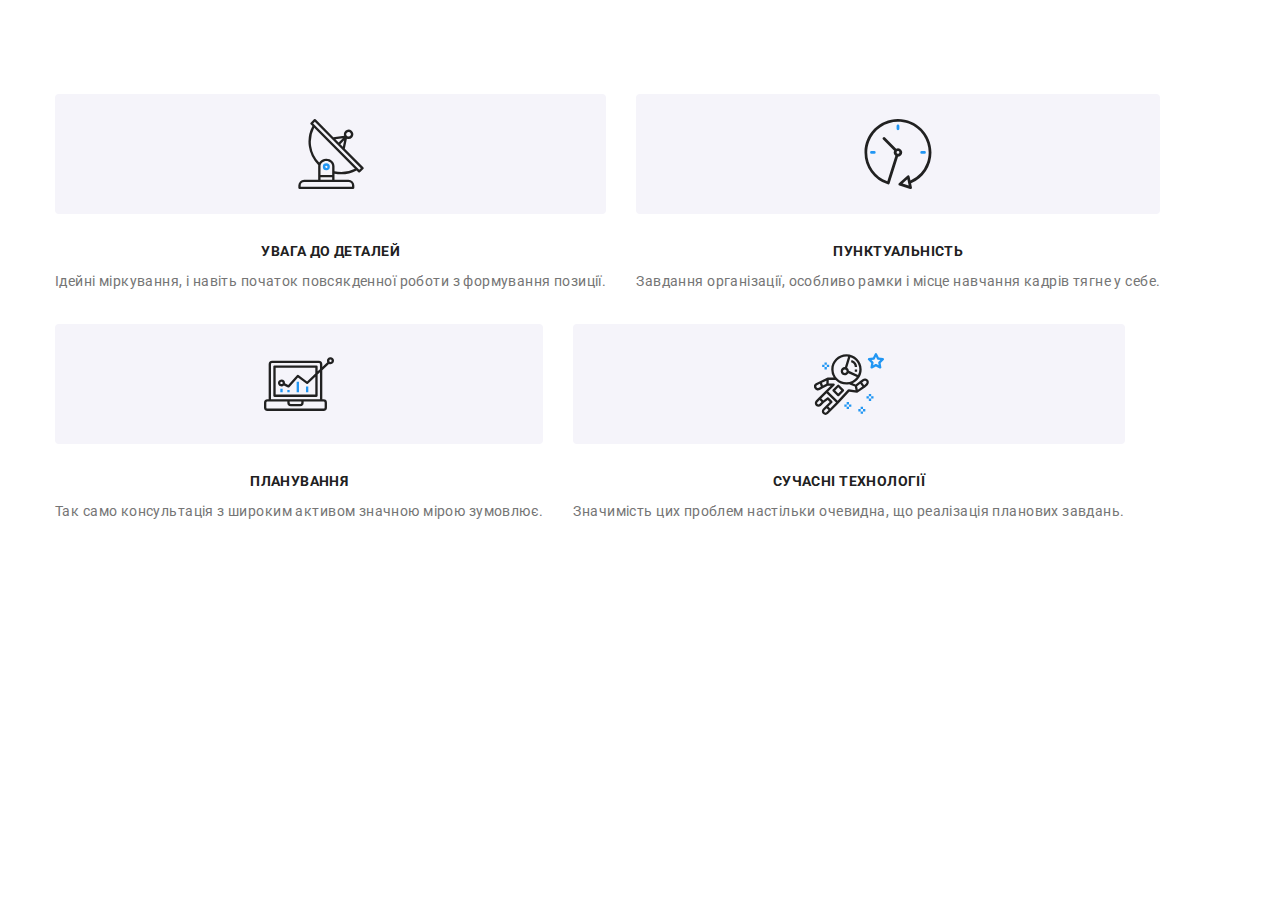
==== commit bc5bf07c: "Адаптація секції team і початок адаптування секції  features" ====
--- a/index.html
+++ b/index.html
@@ -18,7 +18,7 @@
     <link rel="stylesheet" href="./css/main.min.css" />
   </head>
   <body>
-    <header class="header">
+    <!-- <header class="header">
       <div class="container header__container">
         <a class="logo-link link" href="./index.html" lang="en">
           <span class="logo-link__web">Web</span><span class="logo-link__studio">Studio</span></a
@@ -54,17 +54,17 @@
           </li>
         </ul>
       </div>
-    </header>
+    </header> -->
 
     <main>
       <!-- Hero -->
-      <section class="hero overlay">
+      <!-- <section class="hero overlay">
         <div class="container">
           <h1 class="hero__title">Ефективні рішення для вашого бізнесу</h1>
 
           <button class="hero__btn" type="button" data-modal-open>Замовити послугу</button>
         </div>
-      </section>
+      </section> -->
 
       <!-- Наші переваги -->
       <section class="features section">
@@ -120,7 +120,7 @@
       </section>
 
       <!-- Чим ми займаємося -->
-      <section class="work section">
+      <!-- <section class="work section">
         <div class="container">
           <h2 class="work__title title">Чим ми займаємося</h2>
           <ul class="work__list list">
@@ -145,10 +145,10 @@
             </li>
           </ul>
         </div>
-      </section>
+      </section> -->
 
       <!-- Команда -->
-      <section class="team section">
+      <!-- <section class="team section">
         <div class="container">
           <h2 class="team__title title">Наша команда</h2>
           <ul class="team__list list">
@@ -307,9 +307,9 @@
             </li>
           </ul>
         </div>
-      </section>
-
-      <section class="clients section">
+      </section> -->
+
+      <!-- <section class="clients section">
         <div class="container">
           <h2 class="clients__title title">Постійні клієнти</h2>
           <ul class="clients__list list">
@@ -357,10 +357,10 @@
             </li>
           </ul>
         </div>
-      </section>
+      </section> -->
     </main>
 
-    <footer class="footer">
+    <!-- <footer class="footer">
       <div class="container footer__container">
         <div>
           <a class="logo-link footer__logo-link link" href="./index.html" lang="en">
@@ -447,7 +447,7 @@
           </form>
         </div>
       </div>
-    </footer>
+    </footer> -->
 
     <div class="backdrop is-hidden" data-modal>
       <div class="modal">
--- a/css/main.min.css
+++ b/css/main.min.css
@@ -1 +1 @@
-:root{--acctnt-color: #2196f3;--logo-studio-header-color: #000000;--title-black-color: #212121;--contacts-features-text-color: #757575;--hero-studio-footer-text-color: #ffffff;--hero-bcg-color-footer: #2f303a;--hero-button-active: #188ce8;--features-bcg-color: #f5f5f5;--team-bcg-color: #f5f4fa;--footer-contacts-color: rgba(255, 255, 255, 0.6);--border: #eeeeee;--soc-color: #afb1b8;--bcg-soc-footer: rgba(255, 255, 255, 0.1);--bcg-overflow: rgba(33, 150, 243, 0.9);--backdrop: rgba(0, 0, 0, 0.2);--modal-border: rgba(0, 0, 0, 0.1);--work-bcg-text: rgba(47, 48, 58, 0.8);--timing-function: cubic-bezier(0.4, 0, 0.2, 1);--border-modal-input: rgba(33, 33, 33, 0.2);--placeholder-color: rgba(117, 117, 117, 0.5);--border-input-footer: rgba(255, 255, 255, 0.3)}body{font-family:Roboto,sans-serif;background-color:var(--hero-studio-footer-text-color);color:var(--title-black-color);font-size:14px;letter-spacing:.03em}h1,h2,h3,h4,h5,h6,p{margin:0}img{display:block;max-width:100%;height:auto}button{display:block;cursor:pointer;border:none;border-radius:4px}.address{font-style:normal}.list{padding:0;margin:0;list-style:none}.link{text-decoration:none}.section{padding-top:94px;padding-bottom:94px}.container{width:1200px;padding-left:15px;padding-right:15px;margin-left:auto;margin-right:auto}.visually-hidden{position:absolute;width:1px;height:1px;margin:-1px;border:0;padding:0;white-space:nowrap;-webkit-clip-path:inset(100%);clip-path:inset(100%);clip:rect(0 0 0 0);overflow:hidden}.current{color:var(--acctnt-color)}.title{margin-bottom:50px;font-weight:700;font-size:36px;line-height:1.17;text-align:center}.header__container{display:flex;align-items:center}.logo-link__web{color:var(--acctnt-color);font-family:Raleway,sans-serif;font-weight:700;font-size:26px;line-height:1.19}.logo-link__studio{color:var(--logo-studio-header-color);font-family:Raleway,sans-serif;font-weight:700;font-size:26px;line-height:1.19}.header__navigation{margin-left:93px}.navigation__menu{display:flex;gap:50px}.menu__link{display:block;padding-top:32px;padding-bottom:32px;color:inherit;font-weight:500;line-height:1.14;letter-spacing:.02em;transition:color 250ms var(--timing-function);position:relative}.menu__link.current::after{content:"";position:absolute;bottom:0;display:block;width:100%;height:4px;background-color:var(--acctnt-color);border-radius:2px}.menu__link:hover,.menu__link:focus{color:var(--acctnt-color)}.header__contacts{display:flex;margin-left:auto}.header__contacts .contacts__item:not(:last-child){margin-right:50px}.contacts__link{padding-top:32px;padding-bottom:32px;color:var(--contacts-features-text-color);font-weight:500;line-height:1.14;letter-spacing:.02em;display:flex;align-items:center;transition:color 250ms var(--timing-function)}.contacts__link:hover,.contacts__link:focus{color:var(--acctnt-color)}.contacts__icon{margin-right:10px;fill:currentColor}.hero{padding-top:200px;padding-bottom:200px;background-color:var(--hero-bcg-color-footer);text-align:center}.overlay{max-width:1600px;height:600px;margin-left:auto;margin-right:auto;background-color:var(--hero-bcg-color-footer);background-image:linear-gradient(to right, rgba(47, 48, 58, 0.4), rgba(47, 48, 58, 0.4)),url("../images/hero.jpg");background-repeat:no-repeat;background-position:center;background-size:cover}.hero__title{width:696px;margin:0 auto;margin-bottom:30px;color:var(--hero-studio-footer-text-color);font-weight:900;font-size:44px;line-height:1.36;letter-spacing:.06em;text-transform:uppercase}.hero__btn{padding:10px 32px;margin:0 auto;background-color:var(--acctnt-color);color:var(--hero-studio-footer-text-color);font-family:inherit;font-weight:700;font-size:16px;line-height:1.88;letter-spacing:.06em;transition:background-color 250ms var(--timing-function)}.hero__btn:hover,.hero__btn:focus{background-color:var(--hero-button-active)}.features__list{display:flex;gap:30px}.features__wrap{display:flex;align-items:center;justify-content:center;width:270px;height:120px;margin-bottom:30px;border-radius:4px;background-color:var(--team-bcg-color)}.features__title{margin-bottom:10px;font-size:14px;font-weight:700;line-height:1.14;text-transform:uppercase}.features__text{color:var(--contacts-features-text-color);line-height:1.71}.work{padding-top:0}.work__list{display:flex;gap:30px}.work__item{position:relative}.work__text{position:absolute;bottom:0;width:370px;height:70px;color:var(--hero-studio-footer-text-color);background-color:var(--work-bcg-text);font-weight:700;line-height:1.14;text-transform:uppercase;display:flex;align-items:center;justify-content:center}.team{background-color:var(--team-bcg-color)}.team__list{display:flex;gap:30px}.team__card{box-shadow:0px 1px 3px rgba(0,0,0,.12),0px 1px 1px rgba(0,0,0,.14),0px 2px 1px rgba(0,0,0,.2);border-radius:0px 0px 4px 4px;background-color:var(--hero-studio-footer-text-color)}.team__wrap{padding:30px 0}.team__name{margin-bottom:10px;font-weight:500;font-size:16px;line-height:1.19;text-align:center}.team__job{margin-bottom:16px;color:var(--contacts-features-text-color);font-size:16px;line-height:1.19;text-align:center}.team__soc-list{display:flex;justify-content:center;gap:10px}.team__soc-item{width:44px;height:44px}.team__soc-link{width:100%;height:100%;border-radius:50%;display:flex;align-items:center;justify-content:center;color:var(--soc-color);transition:color 250ms var(--timing-function),background-color 250ms var(--timing-function)}.team__soc-link:hover,.team__soc-link:focus{background-color:var(--acctnt-color);color:var(--hero-studio-footer-text-color)}.team__soc-icon{fill:currentColor}.clients__list{display:flex;gap:30px}.clients__item{width:calc((100% - 150px)/6);height:92px}.clients__link{width:100%;height:100%;border:1px solid currentColor;border-radius:4px;display:flex;align-items:center;justify-content:center;color:var(--soc-color);transition:color 250ms var(--timing-function)}.clients__link:hover,.clients__link:focus{color:var(--acctnt-color)}.clients__icon{fill:currentColor}.footer{padding-top:60px;padding-bottom:60px;background-color:var(--hero-bcg-color-footer)}.footer__container{display:flex;align-items:baseline}.footer__logo-link{display:inline-block;margin-bottom:20px}.logo-link__studiofooter{color:var(--hero-studio-footer-text-color);font-family:Raleway,sans-serif;font-weight:700;font-size:26px;line-height:1.19}.address__item:not(:last-child){margin-bottom:9px}.address__google-link{display:inline-block;color:var(--hero-studio-footer-text-color);line-height:1.71;transition:color 250ms var(--timing-function)}.address__google-link:hover,.address__google-link:focus{color:var(--acctnt-color)}.address__link{display:inline-block;color:var(--footer-contacts-color);line-height:1.71;transition:color 250ms var(--timing-function)}.address__link:hover,.address__link:focus{color:var(--acctnt-color)}.footer__subscribe{margin-left:70px;margin-right:auto}.subscribe__title{color:var(--hero-studio-footer-text-color);font-weight:700;line-height:1.14;text-transform:uppercase;margin-bottom:20px}.subscribe__soc-list{display:flex;justify-content:center;gap:10px}.subscribe__soc-item{width:44px;height:44px}.subscribe__soc-link{width:100%;height:100%;border-radius:50%;display:flex;align-items:center;justify-content:center;background-color:var(--bcg-soc-footer);color:var(--hero-studio-footer-text-color);transition:background-color 250ms var(--timing-function)}.subscribe__soc-link:hover,.subscribe__soc-link:focus{background-color:var(--acctnt-color)}.subscribe__soc-icon{fill:currentColor}.subscribe__form{display:flex}.subscribe__input{width:358px;height:50px;padding:15px 16px;margin-right:12px;border:1px solid var(--border-input-footer);filter:drop-shadow(0px 4px 4px rgba(0, 0, 0, 0.15));border-radius:4px;background-color:rgba(0,0,0,0);font-size:16px;line-height:1.25;letter-spacing:.03em;color:var(--footer-contacts-color)}.subscribe__button{display:flex;padding:10px 32px;background-color:var(--acctnt-color);color:var(--hero-studio-footer-text-color);font-family:inherit;font-weight:700;font-size:16px;line-height:1.88;letter-spacing:.06em}.subscribe__icon{margin-left:10px;fill:currentColor}.header__border{border-bottom:1px solid var(--border)}.button-list{display:flex;flex-wrap:wrap;gap:8px;justify-content:center;margin-bottom:50px}.button{padding:6px 22px;background-color:var(--team-bcg-color);color:inherit;font-family:inherit;font-weight:500;font-size:16px;line-height:1.62;letter-spacing:inherit;transition:color 250ms var(--timing-function),background-color 250ms var(--timing-function),box-shadow 250ms var(--timing-function)}.button.current,.button:hover,.button:focus{background-color:var(--acctnt-color);color:var(--hero-studio-footer-text-color);box-shadow:0px 3px 1px rgba(0,0,0,.1),0px 1px 2px rgba(0,0,0,.08),0px 2px 2px rgba(0,0,0,.12)}.working-list{display:flex;flex-wrap:wrap;gap:30px}.gallery-item{width:calc((100% - 60px)/3)}.gallery-link{display:block;transition:box-shadow 250ms var(--timing-function)}.gallery-link:hover,.gallery-link:focus{box-shadow:0px 1px 1px rgba(0,0,0,.12),0px 4px 4px rgba(0,0,0,.06),1px 4px 6px rgba(0,0,0,.16)}.gallery-top-wrap{position:relative;overflow:hidden}.gallery-top-text{position:absolute;top:0;padding:63px 24px;color:var(--hero-studio-footer-text-color);background-color:var(--bcg-overflow);font-weight:400;font-size:18px;line-height:1.56;height:100%;transform:translateY(100%);transition:transform 250ms var(--timing-function)}.gallery-link:hover .gallery-top-text,.gallery-link:focus .gallery-top-text{transform:translateY(0)}.projects{padding:20px 24px;border-left:1px solid var(--border);border-right:1px solid var(--border);border-bottom:1px solid var(--border)}.name-work{margin-bottom:4px;color:var(--title-black-color);font-weight:700;font-size:18px;line-height:2;letter-spacing:.06em}.app{color:var(--contacts-features-text-color);font-weight:400;font-size:16px;line-height:1.88;letter-spacing:.03em}.backdrop{position:fixed;top:0;width:100%;height:100%;background-color:var(--backdrop);transition:opacity 250ms var(--timing-function),visibility 250ms var(--timing-function)}.modal{position:absolute;top:50%;left:50%;transform:translate(-50%, -50%);padding:40px;width:528px;height:581px;background-color:var(--hero-studio-footer-text-color);box-shadow:0px 1px 3px rgba(0,0,0,.12),0px 1px 1px rgba(0,0,0,.14),0px 2px 1px rgba(0,0,0,.2);border-radius:4px;transform:translate(-50%, -50%) scaleX(1);transition:transform 250ms var(--timing-function)}.modal-close{position:absolute;top:8px;right:8px;width:30px;height:30px;background-color:rgba(0,0,0,0);border:1px solid var(--modal-border);border-radius:50%;display:flex;align-items:center;justify-content:center;transition:fill 250ms var(--timing-function)}.modal-close:hover{fill:var(--acctnt-color)}.is-hidden{opacity:0;visibility:hidden;pointer-events:none}.is-hidden .modal{transform:translate(-50%, -50%) scaleX(0)}.modal-title{font-weight:700;font-size:20px;line-height:1.15;text-align:center;color:var(--title-black-color);margin-bottom:12px}.modal-field{margin-bottom:10px}.input-label{display:block;margin-bottom:4px;font-family:"Roboto";font-style:normal;font-weight:400;font-size:12px;line-height:1.17;letter-spacing:.01em;color:var(--contacts-features-text-color)}.input-wrap{position:relative}.modal-input-icon{position:absolute;left:12px;top:50%;transform:translateY(-50%);transition:fill 250ms var(--timing-function)}.modal-input:focus+.modal-input-icon{fill:var(--acctnt-color)}.modal-input{width:100%;height:40px;border:1px solid var(--border-modal-input);border-radius:4px;padding-left:42px;outline:rgba(0,0,0,0);cursor:pointer;transition:border-color 250ms var(--timing-function)}.modal-input:focus{border-color:var(--acctnt-color)}.modal-field-textarea{margin-bottom:20px}.modal-comment{width:100%;height:120px;border:1px solid var(--border-modal-input);border-radius:4px;padding:12px 16px;outline:rgba(0,0,0,0);resize:none;cursor:pointer;transition:border-color 250ms var(--timing-function)}.modal-comment:focus{border-color:var(--acctnt-color)}.modal-comment::-moz-placeholder{font-size:12px;line-height:1.17;letter-spacing:.01em;color:var(--placeholder-color)}.modal-comment:-ms-input-placeholder{font-size:12px;line-height:1.17;letter-spacing:.01em;color:var(--placeholder-color)}.modal-comment::placeholder{font-size:12px;line-height:1.17;letter-spacing:.01em;color:var(--placeholder-color)}.checkbox-text{line-height:1.71;color:var(--contacts-features-text-color);display:flex;align-items:center;justify-content:center;gap:7px}.checkbox-text span{width:16px;height:15px;border:2px solid var(--logo-studio-header-color);border-radius:2px;margin-right:8px;display:flex;align-items:center;justify-content:center;fill:rgba(0,0,0,0);transition:background-color 250ms var(--timing-function),fill 250ms var(--timing-function),border-color 250ms var(--timing-function)}.checkbox-input:checked+.checkbox-text span{background-color:var(--acctnt-color);fill:var(--hero-studio-footer-text-color);border-color:rgba(0,0,0,0)}.checkbox-input:focus+.checkbox-text span{border-color:var(--acctnt-color)}.contract{color:var(--acctnt-color);text-decoration:underline}.button-submit{padding:10px 32px;margin:0 auto;margin-top:30px;background-color:var(--acctnt-color);color:var(--hero-studio-footer-text-color);font-family:inherit;font-weight:700;font-size:16px;line-height:1.88;letter-spacing:.06em}/*# sourceMappingURL=main.min.css.map */+:root{--acctnt-color: #2196f3;--logo-studio-header-color: #000000;--title-black-color: #212121;--contacts-features-text-color: #757575;--hero-studio-footer-text-color: #ffffff;--hero-bcg-color-footer: #2f303a;--hero-button-active: #188ce8;--features-bcg-color: #f5f5f5;--team-bcg-color: #f5f4fa;--footer-contacts-color: rgba(255, 255, 255, 0.6);--border: #eeeeee;--soc-color: #afb1b8;--bcg-soc-footer: rgba(255, 255, 255, 0.1);--bcg-overflow: rgba(33, 150, 243, 0.9);--backdrop: rgba(0, 0, 0, 0.2);--modal-border: rgba(0, 0, 0, 0.1);--work-bcg-text: rgba(47, 48, 58, 0.8);--timing-function: cubic-bezier(0.4, 0, 0.2, 1);--border-modal-input: rgba(33, 33, 33, 0.2);--placeholder-color: rgba(117, 117, 117, 0.5);--border-input-footer: rgba(255, 255, 255, 0.3)}body{font-family:Roboto,sans-serif;background-color:var(--hero-studio-footer-text-color);color:var(--title-black-color);font-size:14px;letter-spacing:.03em}h1,h2,h3,h4,h5,h6,p{margin:0}img{display:block;max-width:100%;height:auto;width:100%}button{display:block;cursor:pointer;border:none;border-radius:4px}.address{font-style:normal}.list{padding:0;margin:0;list-style:none}.link{text-decoration:none}.section{padding-top:60px;padding-bottom:60px}@media screen and (min-width: 1200px){.section{padding-top:94px;padding-bottom:94px}}.container{width:100%;padding-left:15px;padding-right:15px;margin-left:auto;margin-right:auto}@media screen and (min-width: 480px){.container{max-width:480px}}@media screen and (min-width: 768px){.container{max-width:768px}}@media screen and (min-width: 1200px){.container{max-width:1200px}}.visually-hidden{position:absolute;width:1px;height:1px;margin:-1px;border:0;padding:0;white-space:nowrap;-webkit-clip-path:inset(100%);clip-path:inset(100%);clip:rect(0 0 0 0);overflow:hidden}.current{color:var(--acctnt-color)}.title{margin-bottom:30px;font-weight:700;font-size:28px;line-height:1.17;text-align:center}@media screen and (min-width: 1200px){.title{margin-bottom:50px;font-size:36px}}.header__container{display:flex;align-items:center}.logo-link__web{color:var(--acctnt-color);font-family:Raleway,sans-serif;font-weight:700;font-size:26px;line-height:1.19}.logo-link__studio{color:var(--logo-studio-header-color);font-family:Raleway,sans-serif;font-weight:700;font-size:26px;line-height:1.19}.header__navigation{margin-left:93px}.navigation__menu{display:flex;gap:50px}.menu__link{display:block;padding-top:32px;padding-bottom:32px;color:inherit;font-weight:500;line-height:1.14;letter-spacing:.02em;transition:color 250ms var(--timing-function);position:relative}.menu__link.current::after{content:"";position:absolute;bottom:0;display:block;width:100%;height:4px;background-color:var(--acctnt-color);border-radius:2px}.menu__link:hover,.menu__link:focus{color:var(--acctnt-color)}.header__contacts{display:flex;margin-left:auto}.header__contacts .contacts__item:not(:last-child){margin-right:50px}.contacts__link{padding-top:32px;padding-bottom:32px;color:var(--contacts-features-text-color);font-weight:500;line-height:1.14;letter-spacing:.02em;display:flex;align-items:center;transition:color 250ms var(--timing-function)}.contacts__link:hover,.contacts__link:focus{color:var(--acctnt-color)}.contacts__icon{margin-right:10px;fill:currentColor}.hero{padding-top:200px;padding-bottom:200px;background-color:var(--hero-bcg-color-footer);text-align:center}.overlay{max-width:1600px;height:600px;margin-left:auto;margin-right:auto;background-color:var(--hero-bcg-color-footer);background-image:linear-gradient(to right, rgba(47, 48, 58, 0.4), rgba(47, 48, 58, 0.4)),url("../images/hero.jpg");background-repeat:no-repeat;background-position:center;background-size:cover}.hero__title{width:696px;margin:0 auto;margin-bottom:30px;color:var(--hero-studio-footer-text-color);font-weight:900;font-size:44px;line-height:1.36;letter-spacing:.06em;text-transform:uppercase}.hero__btn{padding:10px 32px;margin:0 auto;background-color:var(--acctnt-color);color:var(--hero-studio-footer-text-color);font-family:inherit;font-weight:700;font-size:16px;line-height:1.88;letter-spacing:.06em;transition:background-color 250ms var(--timing-function)}.hero__btn:hover,.hero__btn:focus{background-color:var(--hero-button-active)}.features__list{display:flex;flex-wrap:wrap;gap:30px}.features__wrap{display:flex;align-items:center;justify-content:center;width:100%;height:120px;margin-bottom:30px;border-radius:4px;background-color:var(--team-bcg-color)}.features__title{margin-bottom:10px;text-align:center;font-size:14px;font-weight:700;line-height:1.14;text-transform:uppercase}.features__text{color:var(--contacts-features-text-color);line-height:1.71}.work{padding-top:0}.work__list{display:flex;gap:30px}.work__item{position:relative}.work__text{position:absolute;bottom:0;width:370px;height:70px;color:var(--hero-studio-footer-text-color);background-color:var(--work-bcg-text);font-weight:700;line-height:1.14;text-transform:uppercase;display:flex;align-items:center;justify-content:center}.team{background-color:var(--team-bcg-color)}.team__list{display:flex;flex-wrap:wrap;gap:30px}.team__card{width:100%;box-shadow:0px 1px 3px rgba(0,0,0,.12),0px 1px 1px rgba(0,0,0,.14),0px 2px 1px rgba(0,0,0,.2);border-radius:0px 0px 4px 4px;background-color:var(--hero-studio-footer-text-color)}@media screen and (min-width: 768px){.team__card{width:calc((100% - 30px)/2)}}@media screen and (min-width: 1200px){.team__card{width:calc((100% - 120px)/4)}}.team__wrap{padding:30px 0}.team__name{margin-bottom:10px;font-weight:500;font-size:16px;line-height:1.19;text-align:center}.team__job{margin-bottom:16px;color:var(--contacts-features-text-color);font-size:16px;line-height:1.19;text-align:center}.team__soc-list{display:flex;justify-content:center;gap:10px}.team__soc-item{width:44px;height:44px}.team__soc-link{width:100%;height:100%;border-radius:50%;display:flex;align-items:center;justify-content:center;color:var(--soc-color);transition:color 250ms var(--timing-function),background-color 250ms var(--timing-function)}.team__soc-link:hover,.team__soc-link:focus{background-color:var(--acctnt-color);color:var(--hero-studio-footer-text-color)}.team__soc-icon{fill:currentColor}.clients__list{display:flex;gap:30px}.clients__item{width:calc((100% - 150px)/6);height:92px}.clients__link{width:100%;height:100%;border:1px solid currentColor;border-radius:4px;display:flex;align-items:center;justify-content:center;color:var(--soc-color);transition:color 250ms var(--timing-function)}.clients__link:hover,.clients__link:focus{color:var(--acctnt-color)}.clients__icon{fill:currentColor}.footer{padding-top:60px;padding-bottom:60px;background-color:var(--hero-bcg-color-footer)}.footer__container{display:flex;align-items:baseline}.footer__logo-link{display:inline-block;margin-bottom:20px}.logo-link__studiofooter{color:var(--hero-studio-footer-text-color);font-family:Raleway,sans-serif;font-weight:700;font-size:26px;line-height:1.19}.address__item:not(:last-child){margin-bottom:9px}.address__google-link{display:inline-block;color:var(--hero-studio-footer-text-color);line-height:1.71;transition:color 250ms var(--timing-function)}.address__google-link:hover,.address__google-link:focus{color:var(--acctnt-color)}.address__link{display:inline-block;color:var(--footer-contacts-color);line-height:1.71;transition:color 250ms var(--timing-function)}.address__link:hover,.address__link:focus{color:var(--acctnt-color)}.footer__subscribe{margin-left:70px;margin-right:auto}.subscribe__title{color:var(--hero-studio-footer-text-color);font-weight:700;line-height:1.14;text-transform:uppercase;margin-bottom:20px}.subscribe__soc-list{display:flex;justify-content:center;gap:10px}.subscribe__soc-item{width:44px;height:44px}.subscribe__soc-link{width:100%;height:100%;border-radius:50%;display:flex;align-items:center;justify-content:center;background-color:var(--bcg-soc-footer);color:var(--hero-studio-footer-text-color);transition:background-color 250ms var(--timing-function)}.subscribe__soc-link:hover,.subscribe__soc-link:focus{background-color:var(--acctnt-color)}.subscribe__soc-icon{fill:currentColor}.subscribe__form{display:flex}.subscribe__input{width:358px;height:50px;padding:15px 16px;margin-right:12px;border:1px solid var(--border-input-footer);filter:drop-shadow(0px 4px 4px rgba(0, 0, 0, 0.15));border-radius:4px;background-color:rgba(0,0,0,0);font-size:16px;line-height:1.25;letter-spacing:.03em;color:var(--footer-contacts-color)}.subscribe__button{display:flex;padding:10px 32px;background-color:var(--acctnt-color);color:var(--hero-studio-footer-text-color);font-family:inherit;font-weight:700;font-size:16px;line-height:1.88;letter-spacing:.06em}.subscribe__icon{margin-left:10px;fill:currentColor}.header__border{border-bottom:1px solid var(--border)}.button-list{display:flex;flex-wrap:wrap;gap:8px;justify-content:center;margin-bottom:50px}.button{padding:6px 22px;background-color:var(--team-bcg-color);color:inherit;font-family:inherit;font-weight:500;font-size:16px;line-height:1.62;letter-spacing:inherit;transition:color 250ms var(--timing-function),background-color 250ms var(--timing-function),box-shadow 250ms var(--timing-function)}.button.current,.button:hover,.button:focus{background-color:var(--acctnt-color);color:var(--hero-studio-footer-text-color);box-shadow:0px 3px 1px rgba(0,0,0,.1),0px 1px 2px rgba(0,0,0,.08),0px 2px 2px rgba(0,0,0,.12)}.working-list{display:flex;flex-wrap:wrap;gap:30px}.gallery-item{width:calc((100% - 60px)/3)}.gallery-link{display:block;transition:box-shadow 250ms var(--timing-function)}.gallery-link:hover,.gallery-link:focus{box-shadow:0px 1px 1px rgba(0,0,0,.12),0px 4px 4px rgba(0,0,0,.06),1px 4px 6px rgba(0,0,0,.16)}.gallery-top-wrap{position:relative;overflow:hidden}.gallery-top-text{position:absolute;top:0;padding:63px 24px;color:var(--hero-studio-footer-text-color);background-color:var(--bcg-overflow);font-weight:400;font-size:18px;line-height:1.56;height:100%;transform:translateY(100%);transition:transform 250ms var(--timing-function)}.gallery-link:hover .gallery-top-text,.gallery-link:focus .gallery-top-text{transform:translateY(0)}.projects{padding:20px 24px;border-left:1px solid var(--border);border-right:1px solid var(--border);border-bottom:1px solid var(--border)}.name-work{margin-bottom:4px;color:var(--title-black-color);font-weight:700;font-size:18px;line-height:2;letter-spacing:.06em}.app{color:var(--contacts-features-text-color);font-weight:400;font-size:16px;line-height:1.88;letter-spacing:.03em}.backdrop{position:fixed;top:0;width:100%;height:100%;background-color:var(--backdrop);transition:opacity 250ms var(--timing-function),visibility 250ms var(--timing-function)}.modal{position:absolute;top:50%;left:50%;transform:translate(-50%, -50%);padding:40px;width:528px;height:581px;background-color:var(--hero-studio-footer-text-color);box-shadow:0px 1px 3px rgba(0,0,0,.12),0px 1px 1px rgba(0,0,0,.14),0px 2px 1px rgba(0,0,0,.2);border-radius:4px;transform:translate(-50%, -50%) scaleX(1);transition:transform 250ms var(--timing-function)}.modal-close{position:absolute;top:8px;right:8px;width:30px;height:30px;background-color:rgba(0,0,0,0);border:1px solid var(--modal-border);border-radius:50%;display:flex;align-items:center;justify-content:center;transition:fill 250ms var(--timing-function)}.modal-close:hover{fill:var(--acctnt-color)}.is-hidden{opacity:0;visibility:hidden;pointer-events:none}.is-hidden .modal{transform:translate(-50%, -50%) scaleX(0)}.modal-title{font-weight:700;font-size:20px;line-height:1.15;text-align:center;color:var(--title-black-color);margin-bottom:12px}.modal-field{margin-bottom:10px}.input-label{display:block;margin-bottom:4px;font-family:"Roboto";font-style:normal;font-weight:400;font-size:12px;line-height:1.17;letter-spacing:.01em;color:var(--contacts-features-text-color)}.input-wrap{position:relative}.modal-input-icon{position:absolute;left:12px;top:50%;transform:translateY(-50%);transition:fill 250ms var(--timing-function)}.modal-input:focus+.modal-input-icon{fill:var(--acctnt-color)}.modal-input{width:100%;height:40px;border:1px solid var(--border-modal-input);border-radius:4px;padding-left:42px;outline:rgba(0,0,0,0);cursor:pointer;transition:border-color 250ms var(--timing-function)}.modal-input:focus{border-color:var(--acctnt-color)}.modal-field-textarea{margin-bottom:20px}.modal-comment{width:100%;height:120px;border:1px solid var(--border-modal-input);border-radius:4px;padding:12px 16px;outline:rgba(0,0,0,0);resize:none;cursor:pointer;transition:border-color 250ms var(--timing-function)}.modal-comment:focus{border-color:var(--acctnt-color)}.modal-comment::-moz-placeholder{font-size:12px;line-height:1.17;letter-spacing:.01em;color:var(--placeholder-color)}.modal-comment:-ms-input-placeholder{font-size:12px;line-height:1.17;letter-spacing:.01em;color:var(--placeholder-color)}.modal-comment::placeholder{font-size:12px;line-height:1.17;letter-spacing:.01em;color:var(--placeholder-color)}.checkbox-text{line-height:1.71;color:var(--contacts-features-text-color);display:flex;align-items:center;justify-content:center;gap:7px}.checkbox-text span{width:16px;height:15px;border:2px solid var(--logo-studio-header-color);border-radius:2px;margin-right:8px;display:flex;align-items:center;justify-content:center;fill:rgba(0,0,0,0);transition:background-color 250ms var(--timing-function),fill 250ms var(--timing-function),border-color 250ms var(--timing-function)}.checkbox-input:checked+.checkbox-text span{background-color:var(--acctnt-color);fill:var(--hero-studio-footer-text-color);border-color:rgba(0,0,0,0)}.checkbox-input:focus+.checkbox-text span{border-color:var(--acctnt-color)}.contract{color:var(--acctnt-color);text-decoration:underline}.button-submit{padding:10px 32px;margin:0 auto;margin-top:30px;background-color:var(--acctnt-color);color:var(--hero-studio-footer-text-color);font-family:inherit;font-weight:700;font-size:16px;line-height:1.88;letter-spacing:.06em}/*# sourceMappingURL=main.min.css.map */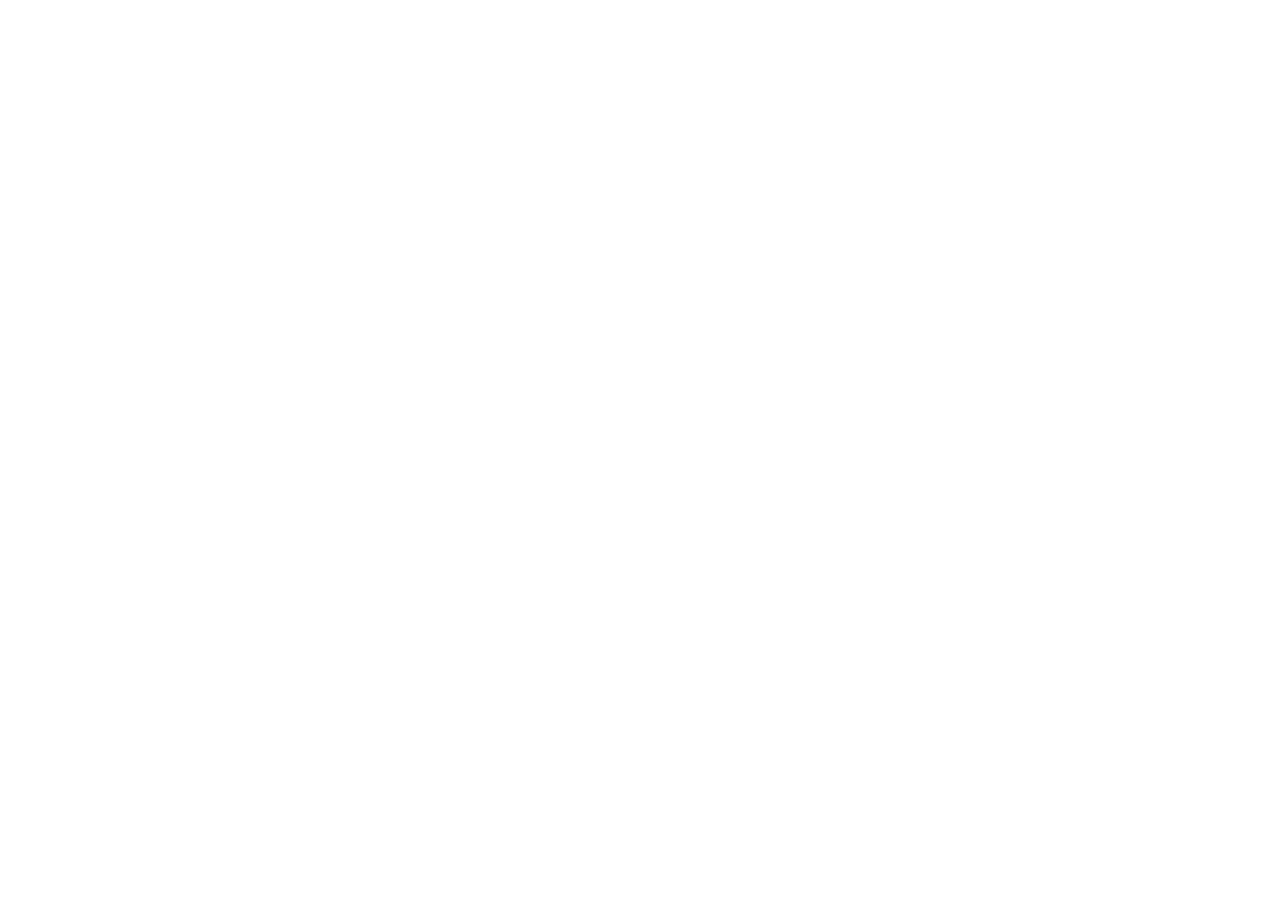
==== commit 6065d39e: "Адаптація секції clients" ====
--- a/index.html
+++ b/index.html
@@ -67,7 +67,7 @@
       </section> -->
 
       <!-- Наші переваги -->
-      <section class="features section">
+      <!-- <section class="features section">
         <div class="container">
           <h2 class="visually-hidden">Наші переваги</h2>
           <ul class="features__list list">
@@ -117,7 +117,7 @@
             </li>
           </ul>
         </div>
-      </section>
+      </section> -->
 
       <!-- Чим ми займаємося -->
       <!-- <section class="work section">
--- a/css/main.min.css
+++ b/css/main.min.css
@@ -1 +1 @@
-:root{--acctnt-color: #2196f3;--logo-studio-header-color: #000000;--title-black-color: #212121;--contacts-features-text-color: #757575;--hero-studio-footer-text-color: #ffffff;--hero-bcg-color-footer: #2f303a;--hero-button-active: #188ce8;--features-bcg-color: #f5f5f5;--team-bcg-color: #f5f4fa;--footer-contacts-color: rgba(255, 255, 255, 0.6);--border: #eeeeee;--soc-color: #afb1b8;--bcg-soc-footer: rgba(255, 255, 255, 0.1);--bcg-overflow: rgba(33, 150, 243, 0.9);--backdrop: rgba(0, 0, 0, 0.2);--modal-border: rgba(0, 0, 0, 0.1);--work-bcg-text: rgba(47, 48, 58, 0.8);--timing-function: cubic-bezier(0.4, 0, 0.2, 1);--border-modal-input: rgba(33, 33, 33, 0.2);--placeholder-color: rgba(117, 117, 117, 0.5);--border-input-footer: rgba(255, 255, 255, 0.3)}body{font-family:Roboto,sans-serif;background-color:var(--hero-studio-footer-text-color);color:var(--title-black-color);font-size:14px;letter-spacing:.03em}h1,h2,h3,h4,h5,h6,p{margin:0}img{display:block;max-width:100%;height:auto;width:100%}button{display:block;cursor:pointer;border:none;border-radius:4px}.address{font-style:normal}.list{padding:0;margin:0;list-style:none}.link{text-decoration:none}.section{padding-top:60px;padding-bottom:60px}@media screen and (min-width: 1200px){.section{padding-top:94px;padding-bottom:94px}}.container{width:100%;padding-left:15px;padding-right:15px;margin-left:auto;margin-right:auto}@media screen and (min-width: 480px){.container{max-width:480px}}@media screen and (min-width: 768px){.container{max-width:768px}}@media screen and (min-width: 1200px){.container{max-width:1200px}}.visually-hidden{position:absolute;width:1px;height:1px;margin:-1px;border:0;padding:0;white-space:nowrap;-webkit-clip-path:inset(100%);clip-path:inset(100%);clip:rect(0 0 0 0);overflow:hidden}.current{color:var(--acctnt-color)}.title{margin-bottom:30px;font-weight:700;font-size:28px;line-height:1.17;text-align:center}@media screen and (min-width: 1200px){.title{margin-bottom:50px;font-size:36px}}.header__container{display:flex;align-items:center}.logo-link__web{color:var(--acctnt-color);font-family:Raleway,sans-serif;font-weight:700;font-size:26px;line-height:1.19}.logo-link__studio{color:var(--logo-studio-header-color);font-family:Raleway,sans-serif;font-weight:700;font-size:26px;line-height:1.19}.header__navigation{margin-left:93px}.navigation__menu{display:flex;gap:50px}.menu__link{display:block;padding-top:32px;padding-bottom:32px;color:inherit;font-weight:500;line-height:1.14;letter-spacing:.02em;transition:color 250ms var(--timing-function);position:relative}.menu__link.current::after{content:"";position:absolute;bottom:0;display:block;width:100%;height:4px;background-color:var(--acctnt-color);border-radius:2px}.menu__link:hover,.menu__link:focus{color:var(--acctnt-color)}.header__contacts{display:flex;margin-left:auto}.header__contacts .contacts__item:not(:last-child){margin-right:50px}.contacts__link{padding-top:32px;padding-bottom:32px;color:var(--contacts-features-text-color);font-weight:500;line-height:1.14;letter-spacing:.02em;display:flex;align-items:center;transition:color 250ms var(--timing-function)}.contacts__link:hover,.contacts__link:focus{color:var(--acctnt-color)}.contacts__icon{margin-right:10px;fill:currentColor}.hero{padding-top:200px;padding-bottom:200px;background-color:var(--hero-bcg-color-footer);text-align:center}.overlay{max-width:1600px;height:600px;margin-left:auto;margin-right:auto;background-color:var(--hero-bcg-color-footer);background-image:linear-gradient(to right, rgba(47, 48, 58, 0.4), rgba(47, 48, 58, 0.4)),url("../images/hero.jpg");background-repeat:no-repeat;background-position:center;background-size:cover}.hero__title{width:696px;margin:0 auto;margin-bottom:30px;color:var(--hero-studio-footer-text-color);font-weight:900;font-size:44px;line-height:1.36;letter-spacing:.06em;text-transform:uppercase}.hero__btn{padding:10px 32px;margin:0 auto;background-color:var(--acctnt-color);color:var(--hero-studio-footer-text-color);font-family:inherit;font-weight:700;font-size:16px;line-height:1.88;letter-spacing:.06em;transition:background-color 250ms var(--timing-function)}.hero__btn:hover,.hero__btn:focus{background-color:var(--hero-button-active)}.features__list{display:flex;flex-wrap:wrap;gap:30px}.features__wrap{display:flex;align-items:center;justify-content:center;width:100%;height:120px;margin-bottom:30px;border-radius:4px;background-color:var(--team-bcg-color)}.features__title{margin-bottom:10px;text-align:center;font-size:14px;font-weight:700;line-height:1.14;text-transform:uppercase}.features__text{color:var(--contacts-features-text-color);line-height:1.71}.work{padding-top:0}.work__list{display:flex;gap:30px}.work__item{position:relative}.work__text{position:absolute;bottom:0;width:370px;height:70px;color:var(--hero-studio-footer-text-color);background-color:var(--work-bcg-text);font-weight:700;line-height:1.14;text-transform:uppercase;display:flex;align-items:center;justify-content:center}.team{background-color:var(--team-bcg-color)}.team__list{display:flex;flex-wrap:wrap;gap:30px}.team__card{width:100%;box-shadow:0px 1px 3px rgba(0,0,0,.12),0px 1px 1px rgba(0,0,0,.14),0px 2px 1px rgba(0,0,0,.2);border-radius:0px 0px 4px 4px;background-color:var(--hero-studio-footer-text-color)}@media screen and (min-width: 768px){.team__card{width:calc((100% - 30px)/2)}}@media screen and (min-width: 1200px){.team__card{width:calc((100% - 120px)/4)}}.team__wrap{padding:30px 0}.team__name{margin-bottom:10px;font-weight:500;font-size:16px;line-height:1.19;text-align:center}.team__job{margin-bottom:16px;color:var(--contacts-features-text-color);font-size:16px;line-height:1.19;text-align:center}.team__soc-list{display:flex;justify-content:center;gap:10px}.team__soc-item{width:44px;height:44px}.team__soc-link{width:100%;height:100%;border-radius:50%;display:flex;align-items:center;justify-content:center;color:var(--soc-color);transition:color 250ms var(--timing-function),background-color 250ms var(--timing-function)}.team__soc-link:hover,.team__soc-link:focus{background-color:var(--acctnt-color);color:var(--hero-studio-footer-text-color)}.team__soc-icon{fill:currentColor}.clients__list{display:flex;gap:30px}.clients__item{width:calc((100% - 150px)/6);height:92px}.clients__link{width:100%;height:100%;border:1px solid currentColor;border-radius:4px;display:flex;align-items:center;justify-content:center;color:var(--soc-color);transition:color 250ms var(--timing-function)}.clients__link:hover,.clients__link:focus{color:var(--acctnt-color)}.clients__icon{fill:currentColor}.footer{padding-top:60px;padding-bottom:60px;background-color:var(--hero-bcg-color-footer)}.footer__container{display:flex;align-items:baseline}.footer__logo-link{display:inline-block;margin-bottom:20px}.logo-link__studiofooter{color:var(--hero-studio-footer-text-color);font-family:Raleway,sans-serif;font-weight:700;font-size:26px;line-height:1.19}.address__item:not(:last-child){margin-bottom:9px}.address__google-link{display:inline-block;color:var(--hero-studio-footer-text-color);line-height:1.71;transition:color 250ms var(--timing-function)}.address__google-link:hover,.address__google-link:focus{color:var(--acctnt-color)}.address__link{display:inline-block;color:var(--footer-contacts-color);line-height:1.71;transition:color 250ms var(--timing-function)}.address__link:hover,.address__link:focus{color:var(--acctnt-color)}.footer__subscribe{margin-left:70px;margin-right:auto}.subscribe__title{color:var(--hero-studio-footer-text-color);font-weight:700;line-height:1.14;text-transform:uppercase;margin-bottom:20px}.subscribe__soc-list{display:flex;justify-content:center;gap:10px}.subscribe__soc-item{width:44px;height:44px}.subscribe__soc-link{width:100%;height:100%;border-radius:50%;display:flex;align-items:center;justify-content:center;background-color:var(--bcg-soc-footer);color:var(--hero-studio-footer-text-color);transition:background-color 250ms var(--timing-function)}.subscribe__soc-link:hover,.subscribe__soc-link:focus{background-color:var(--acctnt-color)}.subscribe__soc-icon{fill:currentColor}.subscribe__form{display:flex}.subscribe__input{width:358px;height:50px;padding:15px 16px;margin-right:12px;border:1px solid var(--border-input-footer);filter:drop-shadow(0px 4px 4px rgba(0, 0, 0, 0.15));border-radius:4px;background-color:rgba(0,0,0,0);font-size:16px;line-height:1.25;letter-spacing:.03em;color:var(--footer-contacts-color)}.subscribe__button{display:flex;padding:10px 32px;background-color:var(--acctnt-color);color:var(--hero-studio-footer-text-color);font-family:inherit;font-weight:700;font-size:16px;line-height:1.88;letter-spacing:.06em}.subscribe__icon{margin-left:10px;fill:currentColor}.header__border{border-bottom:1px solid var(--border)}.button-list{display:flex;flex-wrap:wrap;gap:8px;justify-content:center;margin-bottom:50px}.button{padding:6px 22px;background-color:var(--team-bcg-color);color:inherit;font-family:inherit;font-weight:500;font-size:16px;line-height:1.62;letter-spacing:inherit;transition:color 250ms var(--timing-function),background-color 250ms var(--timing-function),box-shadow 250ms var(--timing-function)}.button.current,.button:hover,.button:focus{background-color:var(--acctnt-color);color:var(--hero-studio-footer-text-color);box-shadow:0px 3px 1px rgba(0,0,0,.1),0px 1px 2px rgba(0,0,0,.08),0px 2px 2px rgba(0,0,0,.12)}.working-list{display:flex;flex-wrap:wrap;gap:30px}.gallery-item{width:calc((100% - 60px)/3)}.gallery-link{display:block;transition:box-shadow 250ms var(--timing-function)}.gallery-link:hover,.gallery-link:focus{box-shadow:0px 1px 1px rgba(0,0,0,.12),0px 4px 4px rgba(0,0,0,.06),1px 4px 6px rgba(0,0,0,.16)}.gallery-top-wrap{position:relative;overflow:hidden}.gallery-top-text{position:absolute;top:0;padding:63px 24px;color:var(--hero-studio-footer-text-color);background-color:var(--bcg-overflow);font-weight:400;font-size:18px;line-height:1.56;height:100%;transform:translateY(100%);transition:transform 250ms var(--timing-function)}.gallery-link:hover .gallery-top-text,.gallery-link:focus .gallery-top-text{transform:translateY(0)}.projects{padding:20px 24px;border-left:1px solid var(--border);border-right:1px solid var(--border);border-bottom:1px solid var(--border)}.name-work{margin-bottom:4px;color:var(--title-black-color);font-weight:700;font-size:18px;line-height:2;letter-spacing:.06em}.app{color:var(--contacts-features-text-color);font-weight:400;font-size:16px;line-height:1.88;letter-spacing:.03em}.backdrop{position:fixed;top:0;width:100%;height:100%;background-color:var(--backdrop);transition:opacity 250ms var(--timing-function),visibility 250ms var(--timing-function)}.modal{position:absolute;top:50%;left:50%;transform:translate(-50%, -50%);padding:40px;width:528px;height:581px;background-color:var(--hero-studio-footer-text-color);box-shadow:0px 1px 3px rgba(0,0,0,.12),0px 1px 1px rgba(0,0,0,.14),0px 2px 1px rgba(0,0,0,.2);border-radius:4px;transform:translate(-50%, -50%) scaleX(1);transition:transform 250ms var(--timing-function)}.modal-close{position:absolute;top:8px;right:8px;width:30px;height:30px;background-color:rgba(0,0,0,0);border:1px solid var(--modal-border);border-radius:50%;display:flex;align-items:center;justify-content:center;transition:fill 250ms var(--timing-function)}.modal-close:hover{fill:var(--acctnt-color)}.is-hidden{opacity:0;visibility:hidden;pointer-events:none}.is-hidden .modal{transform:translate(-50%, -50%) scaleX(0)}.modal-title{font-weight:700;font-size:20px;line-height:1.15;text-align:center;color:var(--title-black-color);margin-bottom:12px}.modal-field{margin-bottom:10px}.input-label{display:block;margin-bottom:4px;font-family:"Roboto";font-style:normal;font-weight:400;font-size:12px;line-height:1.17;letter-spacing:.01em;color:var(--contacts-features-text-color)}.input-wrap{position:relative}.modal-input-icon{position:absolute;left:12px;top:50%;transform:translateY(-50%);transition:fill 250ms var(--timing-function)}.modal-input:focus+.modal-input-icon{fill:var(--acctnt-color)}.modal-input{width:100%;height:40px;border:1px solid var(--border-modal-input);border-radius:4px;padding-left:42px;outline:rgba(0,0,0,0);cursor:pointer;transition:border-color 250ms var(--timing-function)}.modal-input:focus{border-color:var(--acctnt-color)}.modal-field-textarea{margin-bottom:20px}.modal-comment{width:100%;height:120px;border:1px solid var(--border-modal-input);border-radius:4px;padding:12px 16px;outline:rgba(0,0,0,0);resize:none;cursor:pointer;transition:border-color 250ms var(--timing-function)}.modal-comment:focus{border-color:var(--acctnt-color)}.modal-comment::-moz-placeholder{font-size:12px;line-height:1.17;letter-spacing:.01em;color:var(--placeholder-color)}.modal-comment:-ms-input-placeholder{font-size:12px;line-height:1.17;letter-spacing:.01em;color:var(--placeholder-color)}.modal-comment::placeholder{font-size:12px;line-height:1.17;letter-spacing:.01em;color:var(--placeholder-color)}.checkbox-text{line-height:1.71;color:var(--contacts-features-text-color);display:flex;align-items:center;justify-content:center;gap:7px}.checkbox-text span{width:16px;height:15px;border:2px solid var(--logo-studio-header-color);border-radius:2px;margin-right:8px;display:flex;align-items:center;justify-content:center;fill:rgba(0,0,0,0);transition:background-color 250ms var(--timing-function),fill 250ms var(--timing-function),border-color 250ms var(--timing-function)}.checkbox-input:checked+.checkbox-text span{background-color:var(--acctnt-color);fill:var(--hero-studio-footer-text-color);border-color:rgba(0,0,0,0)}.checkbox-input:focus+.checkbox-text span{border-color:var(--acctnt-color)}.contract{color:var(--acctnt-color);text-decoration:underline}.button-submit{padding:10px 32px;margin:0 auto;margin-top:30px;background-color:var(--acctnt-color);color:var(--hero-studio-footer-text-color);font-family:inherit;font-weight:700;font-size:16px;line-height:1.88;letter-spacing:.06em}/*# sourceMappingURL=main.min.css.map */+:root{--acctnt-color: #2196f3;--logo-studio-header-color: #000000;--title-black-color: #212121;--contacts-features-text-color: #757575;--hero-studio-footer-text-color: #ffffff;--hero-bcg-color-footer: #2f303a;--hero-button-active: #188ce8;--features-bcg-color: #f5f5f5;--team-bcg-color: #f5f4fa;--footer-contacts-color: rgba(255, 255, 255, 0.6);--border: #eeeeee;--soc-color: #afb1b8;--bcg-soc-footer: rgba(255, 255, 255, 0.1);--bcg-overflow: rgba(33, 150, 243, 0.9);--backdrop: rgba(0, 0, 0, 0.2);--modal-border: rgba(0, 0, 0, 0.1);--work-bcg-text: rgba(47, 48, 58, 0.8);--timing-function: cubic-bezier(0.4, 0, 0.2, 1);--border-modal-input: rgba(33, 33, 33, 0.2);--placeholder-color: rgba(117, 117, 117, 0.5);--border-input-footer: rgba(255, 255, 255, 0.3)}body{font-family:Roboto,sans-serif;background-color:var(--hero-studio-footer-text-color);color:var(--title-black-color);font-size:14px;letter-spacing:.03em}h1,h2,h3,h4,h5,h6,p{margin:0}img{display:block;max-width:100%;height:auto;width:100%}button{display:block;cursor:pointer;border:none;border-radius:4px}.address{font-style:normal}.list{padding:0;margin:0;list-style:none}.link{text-decoration:none}.section{padding-top:60px;padding-bottom:60px}@media screen and (min-width: 1200px){.section{padding-top:94px;padding-bottom:94px}}.container{width:100%;padding-left:15px;padding-right:15px;margin-left:auto;margin-right:auto}@media screen and (min-width: 480px){.container{max-width:480px}}@media screen and (min-width: 768px){.container{max-width:768px}}@media screen and (min-width: 1200px){.container{max-width:1200px}}.visually-hidden{position:absolute;width:1px;height:1px;margin:-1px;border:0;padding:0;white-space:nowrap;-webkit-clip-path:inset(100%);clip-path:inset(100%);clip:rect(0 0 0 0);overflow:hidden}.current{color:var(--acctnt-color)}.title{margin-bottom:30px;font-weight:700;font-size:28px;line-height:1.17;text-align:center}@media screen and (min-width: 1200px){.title{margin-bottom:50px;font-size:36px}}.header__container{display:flex;align-items:center}.logo-link__web{color:var(--acctnt-color);font-family:Raleway,sans-serif;font-weight:700;font-size:26px;line-height:1.19}.logo-link__studio{color:var(--logo-studio-header-color);font-family:Raleway,sans-serif;font-weight:700;font-size:26px;line-height:1.19}.header__navigation{margin-left:93px}.navigation__menu{display:flex;gap:50px}.menu__link{display:block;padding-top:32px;padding-bottom:32px;color:inherit;font-weight:500;line-height:1.14;letter-spacing:.02em;transition:color 250ms var(--timing-function);position:relative}.menu__link.current::after{content:"";position:absolute;bottom:0;display:block;width:100%;height:4px;background-color:var(--acctnt-color);border-radius:2px}.menu__link:hover,.menu__link:focus{color:var(--acctnt-color)}.header__contacts{display:flex;margin-left:auto}.header__contacts .contacts__item:not(:last-child){margin-right:50px}.contacts__link{padding-top:32px;padding-bottom:32px;color:var(--contacts-features-text-color);font-weight:500;line-height:1.14;letter-spacing:.02em;display:flex;align-items:center;transition:color 250ms var(--timing-function)}.contacts__link:hover,.contacts__link:focus{color:var(--acctnt-color)}.contacts__icon{margin-right:10px;fill:currentColor}.hero{padding-top:200px;padding-bottom:200px;background-color:var(--hero-bcg-color-footer);text-align:center}.overlay{max-width:1600px;height:600px;margin-left:auto;margin-right:auto;background-color:var(--hero-bcg-color-footer);background-image:linear-gradient(to right, rgba(47, 48, 58, 0.4), rgba(47, 48, 58, 0.4)),url("../images/hero.jpg");background-repeat:no-repeat;background-position:center;background-size:cover}.hero__title{width:696px;margin:0 auto;margin-bottom:30px;color:var(--hero-studio-footer-text-color);font-weight:900;font-size:44px;line-height:1.36;letter-spacing:.06em;text-transform:uppercase}.hero__btn{padding:10px 32px;margin:0 auto;background-color:var(--acctnt-color);color:var(--hero-studio-footer-text-color);font-family:inherit;font-weight:700;font-size:16px;line-height:1.88;letter-spacing:.06em;transition:background-color 250ms var(--timing-function)}.hero__btn:hover,.hero__btn:focus{background-color:var(--hero-button-active)}.features__list{display:flex;flex-wrap:wrap;gap:30px}@media screen and (min-width: 768px){.features__item{width:calc((100% - 30px)/2)}}@media screen and (min-width: 1200px){.features__item{width:calc((100% - 120px)/4)}}.features__wrap{display:flex;align-items:center;justify-content:center;width:100%;height:120px;margin-bottom:30px;border-radius:4px;background-color:var(--team-bcg-color)}.features__title{margin-bottom:10px;text-align:center;font-size:14px;font-weight:700;line-height:1.14;text-transform:uppercase}.features__text{color:var(--contacts-features-text-color);line-height:1.71}.work{padding-top:0}.work__list{display:flex;gap:30px}.work__item{position:relative}.work__text{position:absolute;bottom:0;width:370px;height:70px;color:var(--hero-studio-footer-text-color);background-color:var(--work-bcg-text);font-weight:700;line-height:1.14;text-transform:uppercase;display:flex;align-items:center;justify-content:center}.team{background-color:var(--team-bcg-color)}.team__list{display:flex;flex-wrap:wrap;gap:30px}.team__card{width:100%;box-shadow:0px 1px 3px rgba(0,0,0,.12),0px 1px 1px rgba(0,0,0,.14),0px 2px 1px rgba(0,0,0,.2);border-radius:0px 0px 4px 4px;background-color:var(--hero-studio-footer-text-color)}@media screen and (min-width: 768px){.team__card{width:calc((100% - 30px)/2)}}@media screen and (min-width: 1200px){.team__card{width:calc((100% - 120px)/4)}}.team__wrap{padding:30px 0}.team__name{margin-bottom:10px;font-weight:500;font-size:16px;line-height:1.19;text-align:center}.team__job{margin-bottom:16px;color:var(--contacts-features-text-color);font-size:16px;line-height:1.19;text-align:center}.team__soc-list{display:flex;justify-content:center;gap:10px}.team__soc-item{width:44px;height:44px}.team__soc-link{width:100%;height:100%;border-radius:50%;display:flex;align-items:center;justify-content:center;color:var(--soc-color);transition:color 250ms var(--timing-function),background-color 250ms var(--timing-function)}.team__soc-link:hover,.team__soc-link:focus{background-color:var(--acctnt-color);color:var(--hero-studio-footer-text-color)}.team__soc-icon{fill:currentColor}.clients__list{display:flex;flex-wrap:wrap;gap:30px}.clients__item{width:calc((100% - 30px)/2);height:92px}@media screen and (min-width: 768px){.clients__item{width:calc((100% - 60px)/3)}}@media screen and (min-width: 1200px){.clients__item{width:calc((100% - 150px)/6)}}.clients__link{width:100%;height:100%;border:1px solid currentColor;border-radius:4px;display:flex;align-items:center;justify-content:center;color:var(--soc-color);transition:color 250ms var(--timing-function)}.clients__link:hover,.clients__link:focus{color:var(--acctnt-color)}.clients__icon{fill:currentColor}.footer{padding-top:60px;padding-bottom:60px;background-color:var(--hero-bcg-color-footer)}.footer__container{display:flex;align-items:baseline}.footer__logo-link{display:inline-block;margin-bottom:20px}.logo-link__studiofooter{color:var(--hero-studio-footer-text-color);font-family:Raleway,sans-serif;font-weight:700;font-size:26px;line-height:1.19}.address__item:not(:last-child){margin-bottom:9px}.address__google-link{display:inline-block;color:var(--hero-studio-footer-text-color);line-height:1.71;transition:color 250ms var(--timing-function)}.address__google-link:hover,.address__google-link:focus{color:var(--acctnt-color)}.address__link{display:inline-block;color:var(--footer-contacts-color);line-height:1.71;transition:color 250ms var(--timing-function)}.address__link:hover,.address__link:focus{color:var(--acctnt-color)}.footer__subscribe{margin-left:70px;margin-right:auto}.subscribe__title{color:var(--hero-studio-footer-text-color);font-weight:700;line-height:1.14;text-transform:uppercase;margin-bottom:20px}.subscribe__soc-list{display:flex;justify-content:center;gap:10px}.subscribe__soc-item{width:44px;height:44px}.subscribe__soc-link{width:100%;height:100%;border-radius:50%;display:flex;align-items:center;justify-content:center;background-color:var(--bcg-soc-footer);color:var(--hero-studio-footer-text-color);transition:background-color 250ms var(--timing-function)}.subscribe__soc-link:hover,.subscribe__soc-link:focus{background-color:var(--acctnt-color)}.subscribe__soc-icon{fill:currentColor}.subscribe__form{display:flex}.subscribe__input{width:358px;height:50px;padding:15px 16px;margin-right:12px;border:1px solid var(--border-input-footer);filter:drop-shadow(0px 4px 4px rgba(0, 0, 0, 0.15));border-radius:4px;background-color:rgba(0,0,0,0);font-size:16px;line-height:1.25;letter-spacing:.03em;color:var(--footer-contacts-color)}.subscribe__button{display:flex;padding:10px 32px;background-color:var(--acctnt-color);color:var(--hero-studio-footer-text-color);font-family:inherit;font-weight:700;font-size:16px;line-height:1.88;letter-spacing:.06em}.subscribe__icon{margin-left:10px;fill:currentColor}.header__border{border-bottom:1px solid var(--border)}.button-list{display:flex;flex-wrap:wrap;gap:8px;justify-content:center;margin-bottom:50px}.button{padding:6px 22px;background-color:var(--team-bcg-color);color:inherit;font-family:inherit;font-weight:500;font-size:16px;line-height:1.62;letter-spacing:inherit;transition:color 250ms var(--timing-function),background-color 250ms var(--timing-function),box-shadow 250ms var(--timing-function)}.button.current,.button:hover,.button:focus{background-color:var(--acctnt-color);color:var(--hero-studio-footer-text-color);box-shadow:0px 3px 1px rgba(0,0,0,.1),0px 1px 2px rgba(0,0,0,.08),0px 2px 2px rgba(0,0,0,.12)}.working-list{display:flex;flex-wrap:wrap;gap:30px}.gallery-item{width:calc((100% - 60px)/3)}.gallery-link{display:block;transition:box-shadow 250ms var(--timing-function)}.gallery-link:hover,.gallery-link:focus{box-shadow:0px 1px 1px rgba(0,0,0,.12),0px 4px 4px rgba(0,0,0,.06),1px 4px 6px rgba(0,0,0,.16)}.gallery-top-wrap{position:relative;overflow:hidden}.gallery-top-text{position:absolute;top:0;padding:63px 24px;color:var(--hero-studio-footer-text-color);background-color:var(--bcg-overflow);font-weight:400;font-size:18px;line-height:1.56;height:100%;transform:translateY(100%);transition:transform 250ms var(--timing-function)}.gallery-link:hover .gallery-top-text,.gallery-link:focus .gallery-top-text{transform:translateY(0)}.projects{padding:20px 24px;border-left:1px solid var(--border);border-right:1px solid var(--border);border-bottom:1px solid var(--border)}.name-work{margin-bottom:4px;color:var(--title-black-color);font-weight:700;font-size:18px;line-height:2;letter-spacing:.06em}.app{color:var(--contacts-features-text-color);font-weight:400;font-size:16px;line-height:1.88;letter-spacing:.03em}.backdrop{position:fixed;top:0;width:100%;height:100%;background-color:var(--backdrop);transition:opacity 250ms var(--timing-function),visibility 250ms var(--timing-function)}.modal{position:absolute;top:50%;left:50%;transform:translate(-50%, -50%);padding:40px;width:528px;height:581px;background-color:var(--hero-studio-footer-text-color);box-shadow:0px 1px 3px rgba(0,0,0,.12),0px 1px 1px rgba(0,0,0,.14),0px 2px 1px rgba(0,0,0,.2);border-radius:4px;transform:translate(-50%, -50%) scaleX(1);transition:transform 250ms var(--timing-function)}.modal-close{position:absolute;top:8px;right:8px;width:30px;height:30px;background-color:rgba(0,0,0,0);border:1px solid var(--modal-border);border-radius:50%;display:flex;align-items:center;justify-content:center;transition:fill 250ms var(--timing-function)}.modal-close:hover{fill:var(--acctnt-color)}.is-hidden{opacity:0;visibility:hidden;pointer-events:none}.is-hidden .modal{transform:translate(-50%, -50%) scaleX(0)}.modal-title{font-weight:700;font-size:20px;line-height:1.15;text-align:center;color:var(--title-black-color);margin-bottom:12px}.modal-field{margin-bottom:10px}.input-label{display:block;margin-bottom:4px;font-family:"Roboto";font-style:normal;font-weight:400;font-size:12px;line-height:1.17;letter-spacing:.01em;color:var(--contacts-features-text-color)}.input-wrap{position:relative}.modal-input-icon{position:absolute;left:12px;top:50%;transform:translateY(-50%);transition:fill 250ms var(--timing-function)}.modal-input:focus+.modal-input-icon{fill:var(--acctnt-color)}.modal-input{width:100%;height:40px;border:1px solid var(--border-modal-input);border-radius:4px;padding-left:42px;outline:rgba(0,0,0,0);cursor:pointer;transition:border-color 250ms var(--timing-function)}.modal-input:focus{border-color:var(--acctnt-color)}.modal-field-textarea{margin-bottom:20px}.modal-comment{width:100%;height:120px;border:1px solid var(--border-modal-input);border-radius:4px;padding:12px 16px;outline:rgba(0,0,0,0);resize:none;cursor:pointer;transition:border-color 250ms var(--timing-function)}.modal-comment:focus{border-color:var(--acctnt-color)}.modal-comment::-moz-placeholder{font-size:12px;line-height:1.17;letter-spacing:.01em;color:var(--placeholder-color)}.modal-comment:-ms-input-placeholder{font-size:12px;line-height:1.17;letter-spacing:.01em;color:var(--placeholder-color)}.modal-comment::placeholder{font-size:12px;line-height:1.17;letter-spacing:.01em;color:var(--placeholder-color)}.checkbox-text{line-height:1.71;color:var(--contacts-features-text-color);display:flex;align-items:center;justify-content:center;gap:7px}.checkbox-text span{width:16px;height:15px;border:2px solid var(--logo-studio-header-color);border-radius:2px;margin-right:8px;display:flex;align-items:center;justify-content:center;fill:rgba(0,0,0,0);transition:background-color 250ms var(--timing-function),fill 250ms var(--timing-function),border-color 250ms var(--timing-function)}.checkbox-input:checked+.checkbox-text span{background-color:var(--acctnt-color);fill:var(--hero-studio-footer-text-color);border-color:rgba(0,0,0,0)}.checkbox-input:focus+.checkbox-text span{border-color:var(--acctnt-color)}.contract{color:var(--acctnt-color);text-decoration:underline}.button-submit{padding:10px 32px;margin:0 auto;margin-top:30px;background-color:var(--acctnt-color);color:var(--hero-studio-footer-text-color);font-family:inherit;font-weight:700;font-size:16px;line-height:1.88;letter-spacing:.06em}/*# sourceMappingURL=main.min.css.map */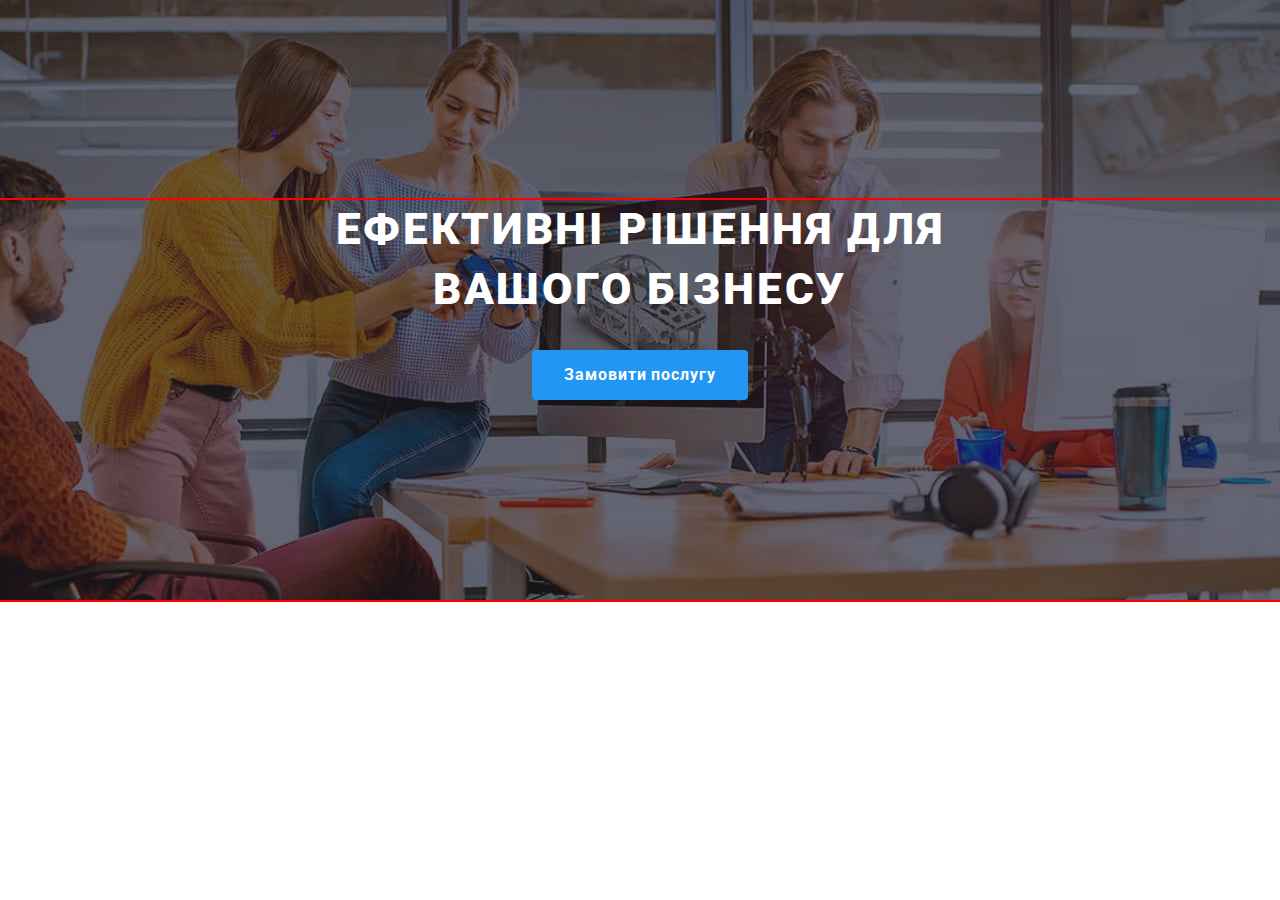
==== commit a7c94096: "Hero" ====
--- a/index.html
+++ b/index.html
@@ -58,13 +58,13 @@
 
     <main>
       <!-- Hero -->
-      <!-- <section class="hero overlay">
-        <div class="container">
+      <section class="hero overlay">
+        <div class="hero__container">
           <h1 class="hero__title">Ефективні рішення для вашого бізнесу</h1>
 
           <button class="hero__btn" type="button" data-modal-open>Замовити послугу</button>
         </div>
-      </section> -->
+      </section>
 
       <!-- Наші переваги -->
       <!-- <section class="features section">
--- a/css/main.min.css
+++ b/css/main.min.css
@@ -1 +1 @@
-:root{--acctnt-color: #2196f3;--logo-studio-header-color: #000000;--title-black-color: #212121;--contacts-features-text-color: #757575;--hero-studio-footer-text-color: #ffffff;--hero-bcg-color-footer: #2f303a;--hero-button-active: #188ce8;--features-bcg-color: #f5f5f5;--team-bcg-color: #f5f4fa;--footer-contacts-color: rgba(255, 255, 255, 0.6);--border: #eeeeee;--soc-color: #afb1b8;--bcg-soc-footer: rgba(255, 255, 255, 0.1);--bcg-overflow: rgba(33, 150, 243, 0.9);--backdrop: rgba(0, 0, 0, 0.2);--modal-border: rgba(0, 0, 0, 0.1);--work-bcg-text: rgba(47, 48, 58, 0.8);--timing-function: cubic-bezier(0.4, 0, 0.2, 1);--border-modal-input: rgba(33, 33, 33, 0.2);--placeholder-color: rgba(117, 117, 117, 0.5);--border-input-footer: rgba(255, 255, 255, 0.3)}body{font-family:Roboto,sans-serif;background-color:var(--hero-studio-footer-text-color);color:var(--title-black-color);font-size:14px;letter-spacing:.03em}h1,h2,h3,h4,h5,h6,p{margin:0}img{display:block;max-width:100%;height:auto;width:100%}button{display:block;cursor:pointer;border:none;border-radius:4px}.address{font-style:normal}.list{padding:0;margin:0;list-style:none}.link{text-decoration:none}.section{padding-top:60px;padding-bottom:60px}@media screen and (min-width: 1200px){.section{padding-top:94px;padding-bottom:94px}}.container{width:100%;padding-left:15px;padding-right:15px;margin-left:auto;margin-right:auto}@media screen and (min-width: 480px){.container{max-width:480px}}@media screen and (min-width: 768px){.container{max-width:768px}}@media screen and (min-width: 1200px){.container{max-width:1200px}}.visually-hidden{position:absolute;width:1px;height:1px;margin:-1px;border:0;padding:0;white-space:nowrap;-webkit-clip-path:inset(100%);clip-path:inset(100%);clip:rect(0 0 0 0);overflow:hidden}.current{color:var(--acctnt-color)}.title{margin-bottom:30px;font-weight:700;font-size:28px;line-height:1.17;text-align:center}@media screen and (min-width: 1200px){.title{margin-bottom:50px;font-size:36px}}.header__container{display:flex;align-items:center}.logo-link__web{color:var(--acctnt-color);font-family:Raleway,sans-serif;font-weight:700;font-size:26px;line-height:1.19}.logo-link__studio{color:var(--logo-studio-header-color);font-family:Raleway,sans-serif;font-weight:700;font-size:26px;line-height:1.19}.header__navigation{margin-left:93px}.navigation__menu{display:flex;gap:50px}.menu__link{display:block;padding-top:32px;padding-bottom:32px;color:inherit;font-weight:500;line-height:1.14;letter-spacing:.02em;transition:color 250ms var(--timing-function);position:relative}.menu__link.current::after{content:"";position:absolute;bottom:0;display:block;width:100%;height:4px;background-color:var(--acctnt-color);border-radius:2px}.menu__link:hover,.menu__link:focus{color:var(--acctnt-color)}.header__contacts{display:flex;margin-left:auto}.header__contacts .contacts__item:not(:last-child){margin-right:50px}.contacts__link{padding-top:32px;padding-bottom:32px;color:var(--contacts-features-text-color);font-weight:500;line-height:1.14;letter-spacing:.02em;display:flex;align-items:center;transition:color 250ms var(--timing-function)}.contacts__link:hover,.contacts__link:focus{color:var(--acctnt-color)}.contacts__icon{margin-right:10px;fill:currentColor}.hero{padding-top:200px;padding-bottom:200px;background-color:var(--hero-bcg-color-footer);text-align:center}.overlay{max-width:1600px;height:600px;margin-left:auto;margin-right:auto;background-color:var(--hero-bcg-color-footer);background-image:linear-gradient(to right, rgba(47, 48, 58, 0.4), rgba(47, 48, 58, 0.4)),url("../images/hero.jpg");background-repeat:no-repeat;background-position:center;background-size:cover}.hero__title{width:696px;margin:0 auto;margin-bottom:30px;color:var(--hero-studio-footer-text-color);font-weight:900;font-size:44px;line-height:1.36;letter-spacing:.06em;text-transform:uppercase}.hero__btn{padding:10px 32px;margin:0 auto;background-color:var(--acctnt-color);color:var(--hero-studio-footer-text-color);font-family:inherit;font-weight:700;font-size:16px;line-height:1.88;letter-spacing:.06em;transition:background-color 250ms var(--timing-function)}.hero__btn:hover,.hero__btn:focus{background-color:var(--hero-button-active)}.features__list{display:flex;flex-wrap:wrap;gap:30px}@media screen and (min-width: 768px){.features__item{width:calc((100% - 30px)/2)}}@media screen and (min-width: 1200px){.features__item{width:calc((100% - 120px)/4)}}.features__wrap{display:flex;align-items:center;justify-content:center;width:100%;height:120px;margin-bottom:30px;border-radius:4px;background-color:var(--team-bcg-color)}.features__title{margin-bottom:10px;text-align:center;font-size:14px;font-weight:700;line-height:1.14;text-transform:uppercase}.features__text{color:var(--contacts-features-text-color);line-height:1.71}.work{padding-top:0}.work__list{display:flex;gap:30px}.work__item{position:relative}.work__text{position:absolute;bottom:0;width:370px;height:70px;color:var(--hero-studio-footer-text-color);background-color:var(--work-bcg-text);font-weight:700;line-height:1.14;text-transform:uppercase;display:flex;align-items:center;justify-content:center}.team{background-color:var(--team-bcg-color)}.team__list{display:flex;flex-wrap:wrap;gap:30px}.team__card{width:100%;box-shadow:0px 1px 3px rgba(0,0,0,.12),0px 1px 1px rgba(0,0,0,.14),0px 2px 1px rgba(0,0,0,.2);border-radius:0px 0px 4px 4px;background-color:var(--hero-studio-footer-text-color)}@media screen and (min-width: 768px){.team__card{width:calc((100% - 30px)/2)}}@media screen and (min-width: 1200px){.team__card{width:calc((100% - 120px)/4)}}.team__wrap{padding:30px 0}.team__name{margin-bottom:10px;font-weight:500;font-size:16px;line-height:1.19;text-align:center}.team__job{margin-bottom:16px;color:var(--contacts-features-text-color);font-size:16px;line-height:1.19;text-align:center}.team__soc-list{display:flex;justify-content:center;gap:10px}.team__soc-item{width:44px;height:44px}.team__soc-link{width:100%;height:100%;border-radius:50%;display:flex;align-items:center;justify-content:center;color:var(--soc-color);transition:color 250ms var(--timing-function),background-color 250ms var(--timing-function)}.team__soc-link:hover,.team__soc-link:focus{background-color:var(--acctnt-color);color:var(--hero-studio-footer-text-color)}.team__soc-icon{fill:currentColor}.clients__list{display:flex;flex-wrap:wrap;gap:30px}.clients__item{width:calc((100% - 30px)/2);height:92px}@media screen and (min-width: 768px){.clients__item{width:calc((100% - 60px)/3)}}@media screen and (min-width: 1200px){.clients__item{width:calc((100% - 150px)/6)}}.clients__link{width:100%;height:100%;border:1px solid currentColor;border-radius:4px;display:flex;align-items:center;justify-content:center;color:var(--soc-color);transition:color 250ms var(--timing-function)}.clients__link:hover,.clients__link:focus{color:var(--acctnt-color)}.clients__icon{fill:currentColor}.footer{padding-top:60px;padding-bottom:60px;background-color:var(--hero-bcg-color-footer)}.footer__container{display:flex;align-items:baseline}.footer__logo-link{display:inline-block;margin-bottom:20px}.logo-link__studiofooter{color:var(--hero-studio-footer-text-color);font-family:Raleway,sans-serif;font-weight:700;font-size:26px;line-height:1.19}.address__item:not(:last-child){margin-bottom:9px}.address__google-link{display:inline-block;color:var(--hero-studio-footer-text-color);line-height:1.71;transition:color 250ms var(--timing-function)}.address__google-link:hover,.address__google-link:focus{color:var(--acctnt-color)}.address__link{display:inline-block;color:var(--footer-contacts-color);line-height:1.71;transition:color 250ms var(--timing-function)}.address__link:hover,.address__link:focus{color:var(--acctnt-color)}.footer__subscribe{margin-left:70px;margin-right:auto}.subscribe__title{color:var(--hero-studio-footer-text-color);font-weight:700;line-height:1.14;text-transform:uppercase;margin-bottom:20px}.subscribe__soc-list{display:flex;justify-content:center;gap:10px}.subscribe__soc-item{width:44px;height:44px}.subscribe__soc-link{width:100%;height:100%;border-radius:50%;display:flex;align-items:center;justify-content:center;background-color:var(--bcg-soc-footer);color:var(--hero-studio-footer-text-color);transition:background-color 250ms var(--timing-function)}.subscribe__soc-link:hover,.subscribe__soc-link:focus{background-color:var(--acctnt-color)}.subscribe__soc-icon{fill:currentColor}.subscribe__form{display:flex}.subscribe__input{width:358px;height:50px;padding:15px 16px;margin-right:12px;border:1px solid var(--border-input-footer);filter:drop-shadow(0px 4px 4px rgba(0, 0, 0, 0.15));border-radius:4px;background-color:rgba(0,0,0,0);font-size:16px;line-height:1.25;letter-spacing:.03em;color:var(--footer-contacts-color)}.subscribe__button{display:flex;padding:10px 32px;background-color:var(--acctnt-color);color:var(--hero-studio-footer-text-color);font-family:inherit;font-weight:700;font-size:16px;line-height:1.88;letter-spacing:.06em}.subscribe__icon{margin-left:10px;fill:currentColor}.header__border{border-bottom:1px solid var(--border)}.button-list{display:flex;flex-wrap:wrap;gap:8px;justify-content:center;margin-bottom:50px}.button{padding:6px 22px;background-color:var(--team-bcg-color);color:inherit;font-family:inherit;font-weight:500;font-size:16px;line-height:1.62;letter-spacing:inherit;transition:color 250ms var(--timing-function),background-color 250ms var(--timing-function),box-shadow 250ms var(--timing-function)}.button.current,.button:hover,.button:focus{background-color:var(--acctnt-color);color:var(--hero-studio-footer-text-color);box-shadow:0px 3px 1px rgba(0,0,0,.1),0px 1px 2px rgba(0,0,0,.08),0px 2px 2px rgba(0,0,0,.12)}.working-list{display:flex;flex-wrap:wrap;gap:30px}.gallery-item{width:calc((100% - 60px)/3)}.gallery-link{display:block;transition:box-shadow 250ms var(--timing-function)}.gallery-link:hover,.gallery-link:focus{box-shadow:0px 1px 1px rgba(0,0,0,.12),0px 4px 4px rgba(0,0,0,.06),1px 4px 6px rgba(0,0,0,.16)}.gallery-top-wrap{position:relative;overflow:hidden}.gallery-top-text{position:absolute;top:0;padding:63px 24px;color:var(--hero-studio-footer-text-color);background-color:var(--bcg-overflow);font-weight:400;font-size:18px;line-height:1.56;height:100%;transform:translateY(100%);transition:transform 250ms var(--timing-function)}.gallery-link:hover .gallery-top-text,.gallery-link:focus .gallery-top-text{transform:translateY(0)}.projects{padding:20px 24px;border-left:1px solid var(--border);border-right:1px solid var(--border);border-bottom:1px solid var(--border)}.name-work{margin-bottom:4px;color:var(--title-black-color);font-weight:700;font-size:18px;line-height:2;letter-spacing:.06em}.app{color:var(--contacts-features-text-color);font-weight:400;font-size:16px;line-height:1.88;letter-spacing:.03em}.backdrop{position:fixed;top:0;width:100%;height:100%;background-color:var(--backdrop);transition:opacity 250ms var(--timing-function),visibility 250ms var(--timing-function)}.modal{position:absolute;top:50%;left:50%;transform:translate(-50%, -50%);padding:40px;width:528px;height:581px;background-color:var(--hero-studio-footer-text-color);box-shadow:0px 1px 3px rgba(0,0,0,.12),0px 1px 1px rgba(0,0,0,.14),0px 2px 1px rgba(0,0,0,.2);border-radius:4px;transform:translate(-50%, -50%) scaleX(1);transition:transform 250ms var(--timing-function)}.modal-close{position:absolute;top:8px;right:8px;width:30px;height:30px;background-color:rgba(0,0,0,0);border:1px solid var(--modal-border);border-radius:50%;display:flex;align-items:center;justify-content:center;transition:fill 250ms var(--timing-function)}.modal-close:hover{fill:var(--acctnt-color)}.is-hidden{opacity:0;visibility:hidden;pointer-events:none}.is-hidden .modal{transform:translate(-50%, -50%) scaleX(0)}.modal-title{font-weight:700;font-size:20px;line-height:1.15;text-align:center;color:var(--title-black-color);margin-bottom:12px}.modal-field{margin-bottom:10px}.input-label{display:block;margin-bottom:4px;font-family:"Roboto";font-style:normal;font-weight:400;font-size:12px;line-height:1.17;letter-spacing:.01em;color:var(--contacts-features-text-color)}.input-wrap{position:relative}.modal-input-icon{position:absolute;left:12px;top:50%;transform:translateY(-50%);transition:fill 250ms var(--timing-function)}.modal-input:focus+.modal-input-icon{fill:var(--acctnt-color)}.modal-input{width:100%;height:40px;border:1px solid var(--border-modal-input);border-radius:4px;padding-left:42px;outline:rgba(0,0,0,0);cursor:pointer;transition:border-color 250ms var(--timing-function)}.modal-input:focus{border-color:var(--acctnt-color)}.modal-field-textarea{margin-bottom:20px}.modal-comment{width:100%;height:120px;border:1px solid var(--border-modal-input);border-radius:4px;padding:12px 16px;outline:rgba(0,0,0,0);resize:none;cursor:pointer;transition:border-color 250ms var(--timing-function)}.modal-comment:focus{border-color:var(--acctnt-color)}.modal-comment::-moz-placeholder{font-size:12px;line-height:1.17;letter-spacing:.01em;color:var(--placeholder-color)}.modal-comment:-ms-input-placeholder{font-size:12px;line-height:1.17;letter-spacing:.01em;color:var(--placeholder-color)}.modal-comment::placeholder{font-size:12px;line-height:1.17;letter-spacing:.01em;color:var(--placeholder-color)}.checkbox-text{line-height:1.71;color:var(--contacts-features-text-color);display:flex;align-items:center;justify-content:center;gap:7px}.checkbox-text span{width:16px;height:15px;border:2px solid var(--logo-studio-header-color);border-radius:2px;margin-right:8px;display:flex;align-items:center;justify-content:center;fill:rgba(0,0,0,0);transition:background-color 250ms var(--timing-function),fill 250ms var(--timing-function),border-color 250ms var(--timing-function)}.checkbox-input:checked+.checkbox-text span{background-color:var(--acctnt-color);fill:var(--hero-studio-footer-text-color);border-color:rgba(0,0,0,0)}.checkbox-input:focus+.checkbox-text span{border-color:var(--acctnt-color)}.contract{color:var(--acctnt-color);text-decoration:underline}.button-submit{padding:10px 32px;margin:0 auto;margin-top:30px;background-color:var(--acctnt-color);color:var(--hero-studio-footer-text-color);font-family:inherit;font-weight:700;font-size:16px;line-height:1.88;letter-spacing:.06em}/*# sourceMappingURL=main.min.css.map */+:root{--acctnt-color: #2196f3;--logo-studio-header-color: #000000;--title-black-color: #212121;--contacts-features-text-color: #757575;--hero-studio-footer-text-color: #ffffff;--hero-bcg-color-footer: #2f303a;--hero-button-active: #188ce8;--features-bcg-color: #f5f5f5;--team-bcg-color: #f5f4fa;--footer-contacts-color: rgba(255, 255, 255, 0.6);--border: #eeeeee;--soc-color: #afb1b8;--bcg-soc-footer: rgba(255, 255, 255, 0.1);--bcg-overflow: rgba(33, 150, 243, 0.9);--backdrop: rgba(0, 0, 0, 0.2);--modal-border: rgba(0, 0, 0, 0.1);--work-bcg-text: rgba(47, 48, 58, 0.8);--timing-function: cubic-bezier(0.4, 0, 0.2, 1);--border-modal-input: rgba(33, 33, 33, 0.2);--placeholder-color: rgba(117, 117, 117, 0.5);--border-input-footer: rgba(255, 255, 255, 0.3)}body{font-family:Roboto,sans-serif;background-color:var(--hero-studio-footer-text-color);color:var(--title-black-color);font-size:14px;letter-spacing:.03em}h1,h2,h3,h4,h5,h6,p{margin:0}img{display:block;max-width:100%;height:auto;width:100%}button{display:block;cursor:pointer;border:none;border-radius:4px}.address{font-style:normal}.list{padding:0;margin:0;list-style:none}.link{text-decoration:none}.section{padding-top:60px;padding-bottom:60px}@media screen and (min-width: 1200px){.section{padding-top:94px;padding-bottom:94px}}.container{width:100%;padding-left:15px;padding-right:15px;margin-left:auto;margin-right:auto}@media screen and (min-width: 480px){.container{max-width:480px}}@media screen and (min-width: 768px){.container{max-width:768px}}@media screen and (min-width: 1200px){.container{max-width:1200px}}.visually-hidden{position:absolute;width:1px;height:1px;margin:-1px;border:0;padding:0;white-space:nowrap;-webkit-clip-path:inset(100%);clip-path:inset(100%);clip:rect(0 0 0 0);overflow:hidden}.current{color:var(--acctnt-color)}.title{margin-bottom:30px;font-weight:700;font-size:28px;line-height:1.17;text-align:center}@media screen and (min-width: 1200px){.title{margin-bottom:50px;font-size:36px}}.header__container{display:flex;align-items:center}.logo-link__web{color:var(--acctnt-color);font-family:Raleway,sans-serif;font-weight:700;font-size:26px;line-height:1.19}.logo-link__studio{color:var(--logo-studio-header-color);font-family:Raleway,sans-serif;font-weight:700;font-size:26px;line-height:1.19}.header__navigation{margin-left:93px}.navigation__menu{display:flex;gap:50px}.menu__link{display:block;padding-top:32px;padding-bottom:32px;color:inherit;font-weight:500;line-height:1.14;letter-spacing:.02em;transition:color 250ms var(--timing-function);position:relative}.menu__link.current::after{content:"";position:absolute;bottom:0;display:block;width:100%;height:4px;background-color:var(--acctnt-color);border-radius:2px}.menu__link:hover,.menu__link:focus{color:var(--acctnt-color)}.header__contacts{display:flex;margin-left:auto}.header__contacts .contacts__item:not(:last-child){margin-right:50px}.contacts__link{padding-top:32px;padding-bottom:32px;color:var(--contacts-features-text-color);font-weight:500;line-height:1.14;letter-spacing:.02em;display:flex;align-items:center;transition:color 250ms var(--timing-function)}.contacts__link:hover,.contacts__link:focus{color:var(--acctnt-color)}.contacts__icon{margin-right:10px;fill:currentColor}.hero{padding:118px 0;background-color:var(--hero-bcg-color-footer);text-align:center}@media screen and (min-width: 1200px){.hero{padding:200px 0}}.overlay{max-width:1600px;height:400px;margin-left:auto;margin-right:auto;background-color:var(--hero-bcg-color-footer);background-image:linear-gradient(to right, rgba(47, 48, 58, 0.4), rgba(47, 48, 58, 0.4)),url("../images/hero.jpg");background-repeat:no-repeat;background-position:center;background-size:cover}@media screen and (min-width: 1200px){.overlay{max-width:1600px;height:600px}}.hero__container{max-width:100%;height:400px;padding-left:15px;padding-right:15px;margin-left:auto;margin-right:auto;outline:2px solid red}.hero__title{max-width:360px;margin:0 auto;margin-bottom:30px;color:var(--hero-studio-footer-text-color);font-weight:900;font-size:26px;line-height:1.62;letter-spacing:.06em;text-transform:uppercase}@media screen and (min-width: 1200px){.hero__title{max-width:696px;font-size:44px;line-height:1.36}}.hero__btn{padding:10px 24px;margin:0 auto;background-color:var(--acctnt-color);color:var(--hero-studio-footer-text-color);font-family:inherit;font-weight:700;font-size:16px;line-height:1.88;letter-spacing:.06em;transition:background-color 250ms var(--timing-function)}.hero__btn:hover,.hero__btn:focus{background-color:var(--hero-button-active)}@media screen and (min-width: 1200px){.hero__btn{padding:10px 32px}}.features__list{display:flex;flex-wrap:wrap;gap:30px}@media screen and (min-width: 768px){.features__item{width:calc((100% - 30px)/2)}}@media screen and (min-width: 1200px){.features__item{width:calc((100% - 120px)/4)}}.features__wrap{display:flex;align-items:center;justify-content:center;width:100%;height:120px;margin-bottom:30px;border-radius:4px;background-color:var(--team-bcg-color)}.features__title{margin-bottom:10px;text-align:center;font-size:14px;font-weight:700;line-height:1.14;text-transform:uppercase}.features__text{color:var(--contacts-features-text-color);line-height:1.71}.work{padding-top:0}.work__list{display:flex;gap:30px}.work__item{position:relative}.work__text{position:absolute;bottom:0;width:370px;height:70px;color:var(--hero-studio-footer-text-color);background-color:var(--work-bcg-text);font-weight:700;line-height:1.14;text-transform:uppercase;display:flex;align-items:center;justify-content:center}.team{background-color:var(--team-bcg-color)}.team__list{display:flex;flex-wrap:wrap;gap:30px}.team__card{width:100%;box-shadow:0px 1px 3px rgba(0,0,0,.12),0px 1px 1px rgba(0,0,0,.14),0px 2px 1px rgba(0,0,0,.2);border-radius:0px 0px 4px 4px;background-color:var(--hero-studio-footer-text-color)}@media screen and (min-width: 768px){.team__card{width:calc((100% - 30px)/2)}}@media screen and (min-width: 1200px){.team__card{width:calc((100% - 120px)/4)}}.team__wrap{padding:30px 0}.team__name{margin-bottom:10px;font-weight:500;font-size:16px;line-height:1.19;text-align:center}.team__job{margin-bottom:16px;color:var(--contacts-features-text-color);font-size:16px;line-height:1.19;text-align:center}.team__soc-list{display:flex;justify-content:center;gap:10px}.team__soc-item{width:44px;height:44px}.team__soc-link{width:100%;height:100%;border-radius:50%;display:flex;align-items:center;justify-content:center;color:var(--soc-color);transition:color 250ms var(--timing-function),background-color 250ms var(--timing-function)}.team__soc-link:hover,.team__soc-link:focus{background-color:var(--acctnt-color);color:var(--hero-studio-footer-text-color)}.team__soc-icon{fill:currentColor}.clients__list{display:flex;flex-wrap:wrap;gap:30px}.clients__item{width:calc((100% - 30px)/2);height:92px}@media screen and (min-width: 768px){.clients__item{width:calc((100% - 60px)/3)}}@media screen and (min-width: 1200px){.clients__item{width:calc((100% - 150px)/6)}}.clients__link{width:100%;height:100%;border:1px solid currentColor;border-radius:4px;display:flex;align-items:center;justify-content:center;color:var(--soc-color);transition:color 250ms var(--timing-function)}.clients__link:hover,.clients__link:focus{color:var(--acctnt-color)}.clients__icon{fill:currentColor}.footer{padding-top:60px;padding-bottom:60px;background-color:var(--hero-bcg-color-footer)}.footer__container{display:flex;flex-wrap:wrap;gap:60px;justify-content:center;align-items:center;text-align:center}@media screen and (min-width: 768px){.footer__container{gap:0;align-items:baseline}}.footer__logo-link{display:inline-block;margin-bottom:20px}.logo-link__studiofooter{color:var(--hero-studio-footer-text-color);font-family:Raleway,sans-serif;font-weight:700;font-size:26px;line-height:1.19}.address__item:not(:last-child){margin-bottom:8px}.address__google-link{display:inline-block;color:var(--hero-studio-footer-text-color);line-height:1.71;transition:color 250ms var(--timing-function)}.address__google-link:hover,.address__google-link:focus{color:var(--acctnt-color)}.address__link{display:inline-block;color:var(--footer-contacts-color);line-height:1.71;transition:color 250ms var(--timing-function)}.address__link:hover,.address__link:focus{color:var(--acctnt-color)}@media screen and (min-width: 768px){.footer__subscribe{margin-left:165px}}@media screen and (min-width: 1200px){.footer__subscribe{margin-left:70px;margin-right:auto}}.subscribe__title{color:var(--hero-studio-footer-text-color);font-weight:700;line-height:1.14;text-transform:uppercase;margin-bottom:20px;text-align:center}.subscribe__soc-list{display:flex;justify-content:center;gap:10px}.subscribe__soc-item{width:44px;height:44px}.subscribe__soc-link{width:100%;height:100%;border-radius:50%;display:flex;align-items:center;justify-content:center;background-color:var(--bcg-soc-footer);color:var(--hero-studio-footer-text-color);transition:background-color 250ms var(--timing-function)}.subscribe__soc-link:hover,.subscribe__soc-link:focus{background-color:var(--acctnt-color)}.subscribe__soc-icon{fill:currentColor}@media screen and (min-width: 1200px){.subscribe__form{display:flex}}.subscribe__input{width:450px;height:50px;padding:15px 16px;margin-bottom:20px;border:1px solid var(--border-input-footer);filter:drop-shadow(0px 4px 4px rgba(0, 0, 0, 0.15));border-radius:4px;background-color:rgba(0,0,0,0);font-size:16px;line-height:1.25;letter-spacing:.03em;color:var(--footer-contacts-color)}.subscribe__button{display:flex;padding:10px 32px;margin:0 auto;background-color:var(--acctnt-color);color:var(--hero-studio-footer-text-color);font-family:inherit;font-weight:700;font-size:16px;line-height:1.88;letter-spacing:.06em}.subscribe__icon{margin-left:10px;fill:currentColor}.header__border{border-bottom:1px solid var(--border)}.button-list{display:flex;flex-wrap:wrap;gap:8px;justify-content:center;margin-bottom:50px}.button{padding:6px 22px;background-color:var(--team-bcg-color);color:inherit;font-family:inherit;font-weight:500;font-size:16px;line-height:1.62;letter-spacing:inherit;transition:color 250ms var(--timing-function),background-color 250ms var(--timing-function),box-shadow 250ms var(--timing-function)}.button.current,.button:hover,.button:focus{background-color:var(--acctnt-color);color:var(--hero-studio-footer-text-color);box-shadow:0px 3px 1px rgba(0,0,0,.1),0px 1px 2px rgba(0,0,0,.08),0px 2px 2px rgba(0,0,0,.12)}.working-list{display:flex;flex-wrap:wrap;gap:30px}.gallery-item{width:calc((100% - 60px)/3)}.gallery-link{display:block;transition:box-shadow 250ms var(--timing-function)}.gallery-link:hover,.gallery-link:focus{box-shadow:0px 1px 1px rgba(0,0,0,.12),0px 4px 4px rgba(0,0,0,.06),1px 4px 6px rgba(0,0,0,.16)}.gallery-top-wrap{position:relative;overflow:hidden}.gallery-top-text{position:absolute;top:0;padding:63px 24px;color:var(--hero-studio-footer-text-color);background-color:var(--bcg-overflow);font-weight:400;font-size:18px;line-height:1.56;height:100%;transform:translateY(100%);transition:transform 250ms var(--timing-function)}.gallery-link:hover .gallery-top-text,.gallery-link:focus .gallery-top-text{transform:translateY(0)}.projects{padding:20px 24px;border-left:1px solid var(--border);border-right:1px solid var(--border);border-bottom:1px solid var(--border)}.name-work{margin-bottom:4px;color:var(--title-black-color);font-weight:700;font-size:18px;line-height:2;letter-spacing:.06em}.app{color:var(--contacts-features-text-color);font-weight:400;font-size:16px;line-height:1.88;letter-spacing:.03em}.backdrop{position:fixed;top:0;width:100%;height:100%;background-color:var(--backdrop);transition:opacity 250ms var(--timing-function),visibility 250ms var(--timing-function)}.modal{position:absolute;top:50%;left:50%;transform:translate(-50%, -50%);padding:40px;width:528px;height:581px;background-color:var(--hero-studio-footer-text-color);box-shadow:0px 1px 3px rgba(0,0,0,.12),0px 1px 1px rgba(0,0,0,.14),0px 2px 1px rgba(0,0,0,.2);border-radius:4px;transform:translate(-50%, -50%) scaleX(1);transition:transform 250ms var(--timing-function)}.modal-close{position:absolute;top:8px;right:8px;width:30px;height:30px;background-color:rgba(0,0,0,0);border:1px solid var(--modal-border);border-radius:50%;display:flex;align-items:center;justify-content:center;transition:fill 250ms var(--timing-function)}.modal-close:hover{fill:var(--acctnt-color)}.is-hidden{opacity:0;visibility:hidden;pointer-events:none}.is-hidden .modal{transform:translate(-50%, -50%) scaleX(0)}.modal-title{font-weight:700;font-size:20px;line-height:1.15;text-align:center;color:var(--title-black-color);margin-bottom:12px}.modal-field{margin-bottom:10px}.input-label{display:block;margin-bottom:4px;font-family:"Roboto";font-style:normal;font-weight:400;font-size:12px;line-height:1.17;letter-spacing:.01em;color:var(--contacts-features-text-color)}.input-wrap{position:relative}.modal-input-icon{position:absolute;left:12px;top:50%;transform:translateY(-50%);transition:fill 250ms var(--timing-function)}.modal-input:focus+.modal-input-icon{fill:var(--acctnt-color)}.modal-input{width:100%;height:40px;border:1px solid var(--border-modal-input);border-radius:4px;padding-left:42px;outline:rgba(0,0,0,0);cursor:pointer;transition:border-color 250ms var(--timing-function)}.modal-input:focus{border-color:var(--acctnt-color)}.modal-field-textarea{margin-bottom:20px}.modal-comment{width:100%;height:120px;border:1px solid var(--border-modal-input);border-radius:4px;padding:12px 16px;outline:rgba(0,0,0,0);resize:none;cursor:pointer;transition:border-color 250ms var(--timing-function)}.modal-comment:focus{border-color:var(--acctnt-color)}.modal-comment::-moz-placeholder{font-size:12px;line-height:1.17;letter-spacing:.01em;color:var(--placeholder-color)}.modal-comment:-ms-input-placeholder{font-size:12px;line-height:1.17;letter-spacing:.01em;color:var(--placeholder-color)}.modal-comment::placeholder{font-size:12px;line-height:1.17;letter-spacing:.01em;color:var(--placeholder-color)}.checkbox-text{line-height:1.71;color:var(--contacts-features-text-color);display:flex;align-items:center;justify-content:center;gap:7px}.checkbox-text span{width:16px;height:15px;border:2px solid var(--logo-studio-header-color);border-radius:2px;margin-right:8px;display:flex;align-items:center;justify-content:center;fill:rgba(0,0,0,0);transition:background-color 250ms var(--timing-function),fill 250ms var(--timing-function),border-color 250ms var(--timing-function)}.checkbox-input:checked+.checkbox-text span{background-color:var(--acctnt-color);fill:var(--hero-studio-footer-text-color);border-color:rgba(0,0,0,0)}.checkbox-input:focus+.checkbox-text span{border-color:var(--acctnt-color)}.contract{color:var(--acctnt-color);text-decoration:underline}.button-submit{padding:10px 32px;margin:0 auto;margin-top:30px;background-color:var(--acctnt-color);color:var(--hero-studio-footer-text-color);font-family:inherit;font-weight:700;font-size:16px;line-height:1.88;letter-spacing:.06em}/*# sourceMappingURL=main.min.css.map */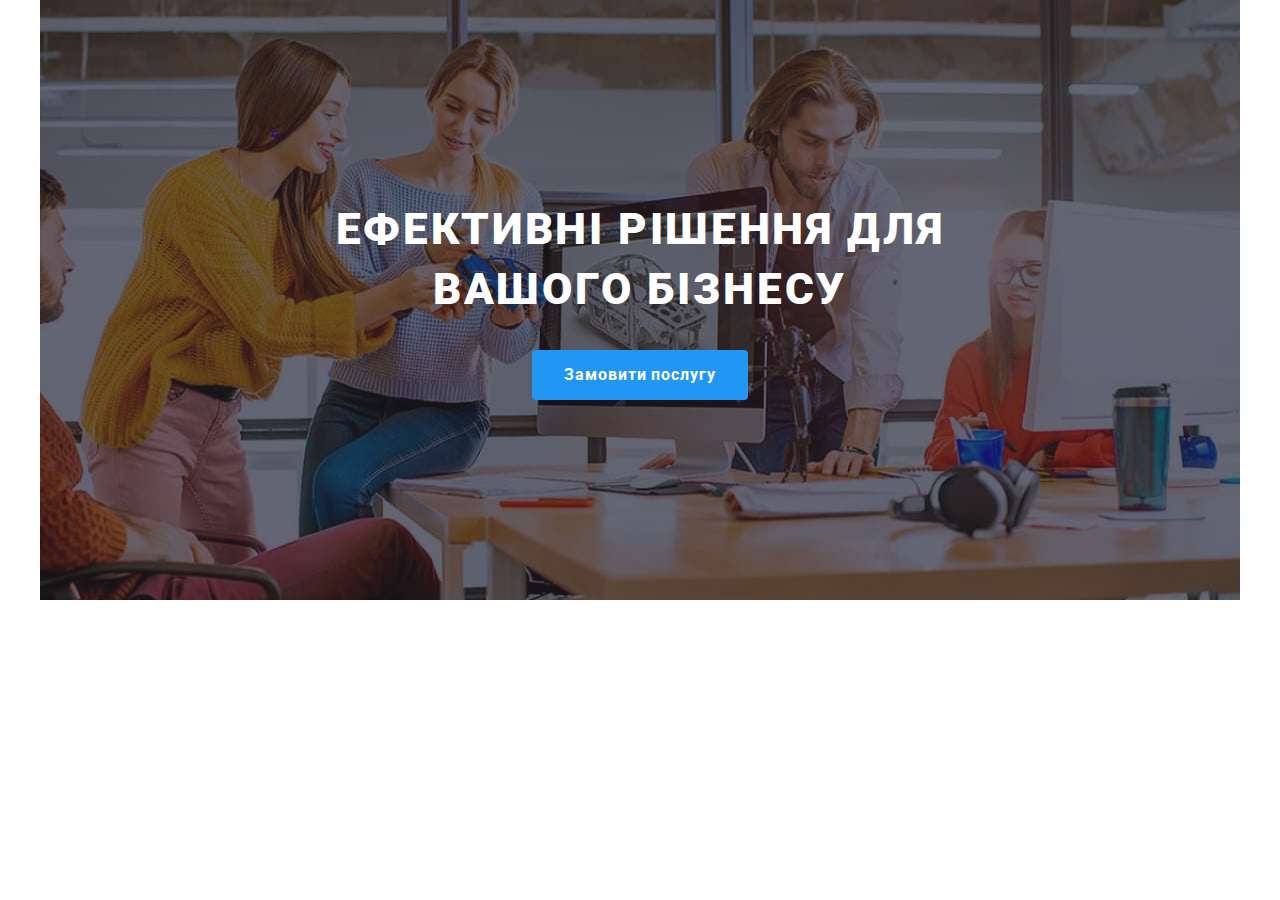
==== commit 294c24f6: "Hero bg 480, 768, 1200" ====
--- a/index.html
+++ b/index.html
@@ -59,7 +59,7 @@
     <main>
       <!-- Hero -->
       <section class="hero overlay">
-        <div class="hero__container">
+        <div class="container">
           <h1 class="hero__title">Ефективні рішення для вашого бізнесу</h1>
 
           <button class="hero__btn" type="button" data-modal-open>Замовити послугу</button>
--- a/css/main.min.css
+++ b/css/main.min.css
@@ -1 +1 @@
-:root{--acctnt-color: #2196f3;--logo-studio-header-color: #000000;--title-black-color: #212121;--contacts-features-text-color: #757575;--hero-studio-footer-text-color: #ffffff;--hero-bcg-color-footer: #2f303a;--hero-button-active: #188ce8;--features-bcg-color: #f5f5f5;--team-bcg-color: #f5f4fa;--footer-contacts-color: rgba(255, 255, 255, 0.6);--border: #eeeeee;--soc-color: #afb1b8;--bcg-soc-footer: rgba(255, 255, 255, 0.1);--bcg-overflow: rgba(33, 150, 243, 0.9);--backdrop: rgba(0, 0, 0, 0.2);--modal-border: rgba(0, 0, 0, 0.1);--work-bcg-text: rgba(47, 48, 58, 0.8);--timing-function: cubic-bezier(0.4, 0, 0.2, 1);--border-modal-input: rgba(33, 33, 33, 0.2);--placeholder-color: rgba(117, 117, 117, 0.5);--border-input-footer: rgba(255, 255, 255, 0.3)}body{font-family:Roboto,sans-serif;background-color:var(--hero-studio-footer-text-color);color:var(--title-black-color);font-size:14px;letter-spacing:.03em}h1,h2,h3,h4,h5,h6,p{margin:0}img{display:block;max-width:100%;height:auto;width:100%}button{display:block;cursor:pointer;border:none;border-radius:4px}.address{font-style:normal}.list{padding:0;margin:0;list-style:none}.link{text-decoration:none}.section{padding-top:60px;padding-bottom:60px}@media screen and (min-width: 1200px){.section{padding-top:94px;padding-bottom:94px}}.container{width:100%;padding-left:15px;padding-right:15px;margin-left:auto;margin-right:auto}@media screen and (min-width: 480px){.container{max-width:480px}}@media screen and (min-width: 768px){.container{max-width:768px}}@media screen and (min-width: 1200px){.container{max-width:1200px}}.visually-hidden{position:absolute;width:1px;height:1px;margin:-1px;border:0;padding:0;white-space:nowrap;-webkit-clip-path:inset(100%);clip-path:inset(100%);clip:rect(0 0 0 0);overflow:hidden}.current{color:var(--acctnt-color)}.title{margin-bottom:30px;font-weight:700;font-size:28px;line-height:1.17;text-align:center}@media screen and (min-width: 1200px){.title{margin-bottom:50px;font-size:36px}}.header__container{display:flex;align-items:center}.logo-link__web{color:var(--acctnt-color);font-family:Raleway,sans-serif;font-weight:700;font-size:26px;line-height:1.19}.logo-link__studio{color:var(--logo-studio-header-color);font-family:Raleway,sans-serif;font-weight:700;font-size:26px;line-height:1.19}.header__navigation{margin-left:93px}.navigation__menu{display:flex;gap:50px}.menu__link{display:block;padding-top:32px;padding-bottom:32px;color:inherit;font-weight:500;line-height:1.14;letter-spacing:.02em;transition:color 250ms var(--timing-function);position:relative}.menu__link.current::after{content:"";position:absolute;bottom:0;display:block;width:100%;height:4px;background-color:var(--acctnt-color);border-radius:2px}.menu__link:hover,.menu__link:focus{color:var(--acctnt-color)}.header__contacts{display:flex;margin-left:auto}.header__contacts .contacts__item:not(:last-child){margin-right:50px}.contacts__link{padding-top:32px;padding-bottom:32px;color:var(--contacts-features-text-color);font-weight:500;line-height:1.14;letter-spacing:.02em;display:flex;align-items:center;transition:color 250ms var(--timing-function)}.contacts__link:hover,.contacts__link:focus{color:var(--acctnt-color)}.contacts__icon{margin-right:10px;fill:currentColor}.hero{padding:118px 0;background-color:var(--hero-bcg-color-footer);text-align:center}@media screen and (min-width: 1200px){.hero{padding:200px 0}}.overlay{max-width:1600px;height:400px;margin-left:auto;margin-right:auto;background-color:var(--hero-bcg-color-footer);background-image:linear-gradient(to right, rgba(47, 48, 58, 0.4), rgba(47, 48, 58, 0.4)),url("../images/hero.jpg");background-repeat:no-repeat;background-position:center;background-size:cover}@media screen and (min-width: 1200px){.overlay{max-width:1600px;height:600px}}.hero__container{max-width:100%;height:400px;padding-left:15px;padding-right:15px;margin-left:auto;margin-right:auto;outline:2px solid red}.hero__title{max-width:360px;margin:0 auto;margin-bottom:30px;color:var(--hero-studio-footer-text-color);font-weight:900;font-size:26px;line-height:1.62;letter-spacing:.06em;text-transform:uppercase}@media screen and (min-width: 1200px){.hero__title{max-width:696px;font-size:44px;line-height:1.36}}.hero__btn{padding:10px 24px;margin:0 auto;background-color:var(--acctnt-color);color:var(--hero-studio-footer-text-color);font-family:inherit;font-weight:700;font-size:16px;line-height:1.88;letter-spacing:.06em;transition:background-color 250ms var(--timing-function)}.hero__btn:hover,.hero__btn:focus{background-color:var(--hero-button-active)}@media screen and (min-width: 1200px){.hero__btn{padding:10px 32px}}.features__list{display:flex;flex-wrap:wrap;gap:30px}@media screen and (min-width: 768px){.features__item{width:calc((100% - 30px)/2)}}@media screen and (min-width: 1200px){.features__item{width:calc((100% - 120px)/4)}}.features__wrap{display:flex;align-items:center;justify-content:center;width:100%;height:120px;margin-bottom:30px;border-radius:4px;background-color:var(--team-bcg-color)}.features__title{margin-bottom:10px;text-align:center;font-size:14px;font-weight:700;line-height:1.14;text-transform:uppercase}.features__text{color:var(--contacts-features-text-color);line-height:1.71}.work{padding-top:0}.work__list{display:flex;gap:30px}.work__item{position:relative}.work__text{position:absolute;bottom:0;width:370px;height:70px;color:var(--hero-studio-footer-text-color);background-color:var(--work-bcg-text);font-weight:700;line-height:1.14;text-transform:uppercase;display:flex;align-items:center;justify-content:center}.team{background-color:var(--team-bcg-color)}.team__list{display:flex;flex-wrap:wrap;gap:30px}.team__card{width:100%;box-shadow:0px 1px 3px rgba(0,0,0,.12),0px 1px 1px rgba(0,0,0,.14),0px 2px 1px rgba(0,0,0,.2);border-radius:0px 0px 4px 4px;background-color:var(--hero-studio-footer-text-color)}@media screen and (min-width: 768px){.team__card{width:calc((100% - 30px)/2)}}@media screen and (min-width: 1200px){.team__card{width:calc((100% - 120px)/4)}}.team__wrap{padding:30px 0}.team__name{margin-bottom:10px;font-weight:500;font-size:16px;line-height:1.19;text-align:center}.team__job{margin-bottom:16px;color:var(--contacts-features-text-color);font-size:16px;line-height:1.19;text-align:center}.team__soc-list{display:flex;justify-content:center;gap:10px}.team__soc-item{width:44px;height:44px}.team__soc-link{width:100%;height:100%;border-radius:50%;display:flex;align-items:center;justify-content:center;color:var(--soc-color);transition:color 250ms var(--timing-function),background-color 250ms var(--timing-function)}.team__soc-link:hover,.team__soc-link:focus{background-color:var(--acctnt-color);color:var(--hero-studio-footer-text-color)}.team__soc-icon{fill:currentColor}.clients__list{display:flex;flex-wrap:wrap;gap:30px}.clients__item{width:calc((100% - 30px)/2);height:92px}@media screen and (min-width: 768px){.clients__item{width:calc((100% - 60px)/3)}}@media screen and (min-width: 1200px){.clients__item{width:calc((100% - 150px)/6)}}.clients__link{width:100%;height:100%;border:1px solid currentColor;border-radius:4px;display:flex;align-items:center;justify-content:center;color:var(--soc-color);transition:color 250ms var(--timing-function)}.clients__link:hover,.clients__link:focus{color:var(--acctnt-color)}.clients__icon{fill:currentColor}.footer{padding-top:60px;padding-bottom:60px;background-color:var(--hero-bcg-color-footer)}.footer__container{display:flex;flex-wrap:wrap;gap:60px;justify-content:center;align-items:center;text-align:center}@media screen and (min-width: 768px){.footer__container{gap:0;align-items:baseline}}.footer__logo-link{display:inline-block;margin-bottom:20px}.logo-link__studiofooter{color:var(--hero-studio-footer-text-color);font-family:Raleway,sans-serif;font-weight:700;font-size:26px;line-height:1.19}.address__item:not(:last-child){margin-bottom:8px}.address__google-link{display:inline-block;color:var(--hero-studio-footer-text-color);line-height:1.71;transition:color 250ms var(--timing-function)}.address__google-link:hover,.address__google-link:focus{color:var(--acctnt-color)}.address__link{display:inline-block;color:var(--footer-contacts-color);line-height:1.71;transition:color 250ms var(--timing-function)}.address__link:hover,.address__link:focus{color:var(--acctnt-color)}@media screen and (min-width: 768px){.footer__subscribe{margin-left:165px}}@media screen and (min-width: 1200px){.footer__subscribe{margin-left:70px;margin-right:auto}}.subscribe__title{color:var(--hero-studio-footer-text-color);font-weight:700;line-height:1.14;text-transform:uppercase;margin-bottom:20px;text-align:center}.subscribe__soc-list{display:flex;justify-content:center;gap:10px}.subscribe__soc-item{width:44px;height:44px}.subscribe__soc-link{width:100%;height:100%;border-radius:50%;display:flex;align-items:center;justify-content:center;background-color:var(--bcg-soc-footer);color:var(--hero-studio-footer-text-color);transition:background-color 250ms var(--timing-function)}.subscribe__soc-link:hover,.subscribe__soc-link:focus{background-color:var(--acctnt-color)}.subscribe__soc-icon{fill:currentColor}@media screen and (min-width: 1200px){.subscribe__form{display:flex}}.subscribe__input{width:450px;height:50px;padding:15px 16px;margin-bottom:20px;border:1px solid var(--border-input-footer);filter:drop-shadow(0px 4px 4px rgba(0, 0, 0, 0.15));border-radius:4px;background-color:rgba(0,0,0,0);font-size:16px;line-height:1.25;letter-spacing:.03em;color:var(--footer-contacts-color)}.subscribe__button{display:flex;padding:10px 32px;margin:0 auto;background-color:var(--acctnt-color);color:var(--hero-studio-footer-text-color);font-family:inherit;font-weight:700;font-size:16px;line-height:1.88;letter-spacing:.06em}.subscribe__icon{margin-left:10px;fill:currentColor}.header__border{border-bottom:1px solid var(--border)}.button-list{display:flex;flex-wrap:wrap;gap:8px;justify-content:center;margin-bottom:50px}.button{padding:6px 22px;background-color:var(--team-bcg-color);color:inherit;font-family:inherit;font-weight:500;font-size:16px;line-height:1.62;letter-spacing:inherit;transition:color 250ms var(--timing-function),background-color 250ms var(--timing-function),box-shadow 250ms var(--timing-function)}.button.current,.button:hover,.button:focus{background-color:var(--acctnt-color);color:var(--hero-studio-footer-text-color);box-shadow:0px 3px 1px rgba(0,0,0,.1),0px 1px 2px rgba(0,0,0,.08),0px 2px 2px rgba(0,0,0,.12)}.working-list{display:flex;flex-wrap:wrap;gap:30px}.gallery-item{width:calc((100% - 60px)/3)}.gallery-link{display:block;transition:box-shadow 250ms var(--timing-function)}.gallery-link:hover,.gallery-link:focus{box-shadow:0px 1px 1px rgba(0,0,0,.12),0px 4px 4px rgba(0,0,0,.06),1px 4px 6px rgba(0,0,0,.16)}.gallery-top-wrap{position:relative;overflow:hidden}.gallery-top-text{position:absolute;top:0;padding:63px 24px;color:var(--hero-studio-footer-text-color);background-color:var(--bcg-overflow);font-weight:400;font-size:18px;line-height:1.56;height:100%;transform:translateY(100%);transition:transform 250ms var(--timing-function)}.gallery-link:hover .gallery-top-text,.gallery-link:focus .gallery-top-text{transform:translateY(0)}.projects{padding:20px 24px;border-left:1px solid var(--border);border-right:1px solid var(--border);border-bottom:1px solid var(--border)}.name-work{margin-bottom:4px;color:var(--title-black-color);font-weight:700;font-size:18px;line-height:2;letter-spacing:.06em}.app{color:var(--contacts-features-text-color);font-weight:400;font-size:16px;line-height:1.88;letter-spacing:.03em}.backdrop{position:fixed;top:0;width:100%;height:100%;background-color:var(--backdrop);transition:opacity 250ms var(--timing-function),visibility 250ms var(--timing-function)}.modal{position:absolute;top:50%;left:50%;transform:translate(-50%, -50%);padding:40px;width:528px;height:581px;background-color:var(--hero-studio-footer-text-color);box-shadow:0px 1px 3px rgba(0,0,0,.12),0px 1px 1px rgba(0,0,0,.14),0px 2px 1px rgba(0,0,0,.2);border-radius:4px;transform:translate(-50%, -50%) scaleX(1);transition:transform 250ms var(--timing-function)}.modal-close{position:absolute;top:8px;right:8px;width:30px;height:30px;background-color:rgba(0,0,0,0);border:1px solid var(--modal-border);border-radius:50%;display:flex;align-items:center;justify-content:center;transition:fill 250ms var(--timing-function)}.modal-close:hover{fill:var(--acctnt-color)}.is-hidden{opacity:0;visibility:hidden;pointer-events:none}.is-hidden .modal{transform:translate(-50%, -50%) scaleX(0)}.modal-title{font-weight:700;font-size:20px;line-height:1.15;text-align:center;color:var(--title-black-color);margin-bottom:12px}.modal-field{margin-bottom:10px}.input-label{display:block;margin-bottom:4px;font-family:"Roboto";font-style:normal;font-weight:400;font-size:12px;line-height:1.17;letter-spacing:.01em;color:var(--contacts-features-text-color)}.input-wrap{position:relative}.modal-input-icon{position:absolute;left:12px;top:50%;transform:translateY(-50%);transition:fill 250ms var(--timing-function)}.modal-input:focus+.modal-input-icon{fill:var(--acctnt-color)}.modal-input{width:100%;height:40px;border:1px solid var(--border-modal-input);border-radius:4px;padding-left:42px;outline:rgba(0,0,0,0);cursor:pointer;transition:border-color 250ms var(--timing-function)}.modal-input:focus{border-color:var(--acctnt-color)}.modal-field-textarea{margin-bottom:20px}.modal-comment{width:100%;height:120px;border:1px solid var(--border-modal-input);border-radius:4px;padding:12px 16px;outline:rgba(0,0,0,0);resize:none;cursor:pointer;transition:border-color 250ms var(--timing-function)}.modal-comment:focus{border-color:var(--acctnt-color)}.modal-comment::-moz-placeholder{font-size:12px;line-height:1.17;letter-spacing:.01em;color:var(--placeholder-color)}.modal-comment:-ms-input-placeholder{font-size:12px;line-height:1.17;letter-spacing:.01em;color:var(--placeholder-color)}.modal-comment::placeholder{font-size:12px;line-height:1.17;letter-spacing:.01em;color:var(--placeholder-color)}.checkbox-text{line-height:1.71;color:var(--contacts-features-text-color);display:flex;align-items:center;justify-content:center;gap:7px}.checkbox-text span{width:16px;height:15px;border:2px solid var(--logo-studio-header-color);border-radius:2px;margin-right:8px;display:flex;align-items:center;justify-content:center;fill:rgba(0,0,0,0);transition:background-color 250ms var(--timing-function),fill 250ms var(--timing-function),border-color 250ms var(--timing-function)}.checkbox-input:checked+.checkbox-text span{background-color:var(--acctnt-color);fill:var(--hero-studio-footer-text-color);border-color:rgba(0,0,0,0)}.checkbox-input:focus+.checkbox-text span{border-color:var(--acctnt-color)}.contract{color:var(--acctnt-color);text-decoration:underline}.button-submit{padding:10px 32px;margin:0 auto;margin-top:30px;background-color:var(--acctnt-color);color:var(--hero-studio-footer-text-color);font-family:inherit;font-weight:700;font-size:16px;line-height:1.88;letter-spacing:.06em}/*# sourceMappingURL=main.min.css.map */+:root{--acctnt-color: #2196f3;--logo-studio-header-color: #000000;--title-black-color: #212121;--contacts-features-text-color: #757575;--hero-studio-footer-text-color: #ffffff;--hero-bcg-color-footer: #2f303a;--hero-button-active: #188ce8;--features-bcg-color: #f5f5f5;--team-bcg-color: #f5f4fa;--footer-contacts-color: rgba(255, 255, 255, 0.6);--border: #eeeeee;--soc-color: #afb1b8;--bcg-soc-footer: rgba(255, 255, 255, 0.1);--bcg-overflow: rgba(33, 150, 243, 0.9);--backdrop: rgba(0, 0, 0, 0.2);--modal-border: rgba(0, 0, 0, 0.1);--work-bcg-text: rgba(47, 48, 58, 0.8);--timing-function: cubic-bezier(0.4, 0, 0.2, 1);--border-modal-input: rgba(33, 33, 33, 0.2);--placeholder-color: rgba(117, 117, 117, 0.5);--border-input-footer: rgba(255, 255, 255, 0.3);--gradient: linear-gradient(to right, rgba(47, 48, 58, 0.4), rgba(47, 48, 58, 0.4))}body{font-family:Roboto,sans-serif;background-color:var(--hero-studio-footer-text-color);color:var(--title-black-color);font-size:14px;letter-spacing:.03em}h1,h2,h3,h4,h5,h6,p{margin:0}img{display:block;max-width:100%;height:auto;width:100%}button{display:block;cursor:pointer;border:none;border-radius:4px}.address{font-style:normal}.list{padding:0;margin:0;list-style:none}.link{text-decoration:none}.section{padding-top:60px;padding-bottom:60px}@media screen and (min-width: 1200px){.section{padding-top:94px;padding-bottom:94px}}.container{width:100%;padding-left:15px;padding-right:15px;margin-left:auto;margin-right:auto}@media screen and (min-width: 480px){.container{max-width:480px}}@media screen and (min-width: 768px){.container{max-width:768px}}@media screen and (min-width: 1200px){.container{max-width:1200px}}.visually-hidden{position:absolute;width:1px;height:1px;margin:-1px;border:0;padding:0;white-space:nowrap;-webkit-clip-path:inset(100%);clip-path:inset(100%);clip:rect(0 0 0 0);overflow:hidden}.current{color:var(--acctnt-color)}.title{margin-bottom:30px;font-weight:700;font-size:28px;line-height:1.17;text-align:center}@media screen and (min-width: 1200px){.title{margin-bottom:50px;font-size:36px}}.header__container{display:flex;align-items:center}.logo-link__web{color:var(--acctnt-color);font-family:Raleway,sans-serif;font-weight:700;font-size:26px;line-height:1.19}.logo-link__studio{color:var(--logo-studio-header-color);font-family:Raleway,sans-serif;font-weight:700;font-size:26px;line-height:1.19}.header__navigation{margin-left:93px}.navigation__menu{display:flex;gap:50px}.menu__link{display:block;padding-top:32px;padding-bottom:32px;color:inherit;font-weight:500;line-height:1.14;letter-spacing:.02em;transition:color 250ms var(--timing-function);position:relative}.menu__link.current::after{content:"";position:absolute;bottom:0;display:block;width:100%;height:4px;background-color:var(--acctnt-color);border-radius:2px}.menu__link:hover,.menu__link:focus{color:var(--acctnt-color)}.header__contacts{display:flex;margin-left:auto}.header__contacts .contacts__item:not(:last-child){margin-right:50px}.contacts__link{padding-top:32px;padding-bottom:32px;color:var(--contacts-features-text-color);font-weight:500;line-height:1.14;letter-spacing:.02em;display:flex;align-items:center;transition:color 250ms var(--timing-function)}.contacts__link:hover,.contacts__link:focus{color:var(--acctnt-color)}.contacts__icon{margin-right:10px;fill:currentColor}.hero{padding:118px 0;background-color:var(--hero-bcg-color-footer);text-align:center}@media screen and (min-width: 1200px){.hero{padding:200px 0}}.overlay{margin-left:auto;margin-right:auto;background-color:var(--hero-bcg-color-footer);background-image:linear-gradient(to right, rgba(47, 48, 58, 0.4), rgba(47, 48, 58, 0.4)),url("../images/hero.jpg");background-repeat:no-repeat;background-position:center;background-size:cover}@media screen and (min-width: 480px){.overlay{max-width:480px;background-image:var(--gradient),url("../images/hero/hero-mobile-320.jpg")}}@media screen and (min-width: 480px)and (min-device-pixel-ratio: 2),screen and (min-width: 480px)and (-webkit-min-device-pixel-ratio: 2),screen and (min-width: 480px)and (min-resolution: 192dpi),screen and (min-width: 480px)and (min-resolution: 2dppx){.overlay{background-image:var(--gradient),url("../images/hero/hero-mobile-640.jpg")}}@media screen and (min-width: 768px){.overlay{max-width:768px;background-image:var(--gradient),url("../images/hero/hero-tablet-320.jpg")}}@media screen and (min-width: 768px)and (min-device-pixel-ratio: 2),screen and (min-width: 768px)and (-webkit-min-device-pixel-ratio: 2),screen and (min-width: 768px)and (min-resolution: 192dpi),screen and (min-width: 768px)and (min-resolution: 2dppx){.overlay{background-image:var(--gradient),url("../images/hero/hero-tablet-640.jpg")}}@media screen and (min-width: 1200px){.overlay{max-width:1200px;background-image:var(--gradient),url("../images/hero/hero-desktop-320.jpg")}}@media screen and (min-width: 1200px)and (min-device-pixel-ratio: 2),screen and (min-width: 1200px)and (-webkit-min-device-pixel-ratio: 2),screen and (min-width: 1200px)and (min-resolution: 192dpi),screen and (min-width: 1200px)and (min-resolution: 2dppx){.overlay{background-image:var(--gradient),url("../images/hero/hero-desktop-640.jpg")}}.hero__title{max-width:360px;margin:0 auto;margin-bottom:30px;color:var(--hero-studio-footer-text-color);font-weight:900;font-size:26px;line-height:1.62;letter-spacing:.06em;text-transform:uppercase}@media screen and (min-width: 1200px){.hero__title{max-width:696px;font-size:44px;line-height:1.36}}.hero__btn{padding:10px 24px;margin:0 auto;background-color:var(--acctnt-color);color:var(--hero-studio-footer-text-color);font-family:inherit;font-weight:700;font-size:16px;line-height:1.88;letter-spacing:.06em;transition:background-color 250ms var(--timing-function)}.hero__btn:hover,.hero__btn:focus{background-color:var(--hero-button-active)}@media screen and (min-width: 1200px){.hero__btn{padding:10px 32px}}.features__list{display:flex;flex-wrap:wrap;gap:30px}@media screen and (min-width: 768px){.features__item{width:calc((100% - 30px)/2)}}@media screen and (min-width: 1200px){.features__item{width:calc((100% - 120px)/4)}}.features__wrap{display:flex;align-items:center;justify-content:center;width:100%;height:120px;margin-bottom:30px;border-radius:4px;background-color:var(--team-bcg-color)}.features__title{margin-bottom:10px;text-align:center;font-size:14px;font-weight:700;line-height:1.14;text-transform:uppercase}.features__text{color:var(--contacts-features-text-color);line-height:1.71}.work{padding-top:0}.work__list{display:flex;gap:30px}.work__item{position:relative}.work__text{position:absolute;bottom:0;width:370px;height:70px;color:var(--hero-studio-footer-text-color);background-color:var(--work-bcg-text);font-weight:700;line-height:1.14;text-transform:uppercase;display:flex;align-items:center;justify-content:center}.team{background-color:var(--team-bcg-color)}.team__list{display:flex;flex-wrap:wrap;gap:30px}.team__card{width:100%;box-shadow:0px 1px 3px rgba(0,0,0,.12),0px 1px 1px rgba(0,0,0,.14),0px 2px 1px rgba(0,0,0,.2);border-radius:0px 0px 4px 4px;background-color:var(--hero-studio-footer-text-color)}@media screen and (min-width: 768px){.team__card{width:calc((100% - 30px)/2)}}@media screen and (min-width: 1200px){.team__card{width:calc((100% - 120px)/4)}}.team__wrap{padding:30px 0}.team__name{margin-bottom:10px;font-weight:500;font-size:16px;line-height:1.19;text-align:center}.team__job{margin-bottom:16px;color:var(--contacts-features-text-color);font-size:16px;line-height:1.19;text-align:center}.team__soc-list{display:flex;justify-content:center;gap:10px}.team__soc-item{width:44px;height:44px}.team__soc-link{width:100%;height:100%;border-radius:50%;display:flex;align-items:center;justify-content:center;color:var(--soc-color);transition:color 250ms var(--timing-function),background-color 250ms var(--timing-function)}.team__soc-link:hover,.team__soc-link:focus{background-color:var(--acctnt-color);color:var(--hero-studio-footer-text-color)}.team__soc-icon{fill:currentColor}.clients__list{display:flex;flex-wrap:wrap;gap:30px}.clients__item{width:calc((100% - 30px)/2);height:92px}@media screen and (min-width: 768px){.clients__item{width:calc((100% - 60px)/3)}}@media screen and (min-width: 1200px){.clients__item{width:calc((100% - 150px)/6)}}.clients__link{width:100%;height:100%;border:1px solid currentColor;border-radius:4px;display:flex;align-items:center;justify-content:center;color:var(--soc-color);transition:color 250ms var(--timing-function)}.clients__link:hover,.clients__link:focus{color:var(--acctnt-color)}.clients__icon{fill:currentColor}.footer{padding-top:60px;padding-bottom:60px;background-color:var(--hero-bcg-color-footer)}.footer__container{display:flex;flex-wrap:wrap;gap:60px;justify-content:center;align-items:center;text-align:center}@media screen and (min-width: 768px){.footer__container{gap:0;align-items:baseline}}.footer__logo-link{display:inline-block;margin-bottom:20px}.logo-link__studiofooter{color:var(--hero-studio-footer-text-color);font-family:Raleway,sans-serif;font-weight:700;font-size:26px;line-height:1.19}.address__item:not(:last-child){margin-bottom:8px}.address__google-link{display:inline-block;color:var(--hero-studio-footer-text-color);line-height:1.71;transition:color 250ms var(--timing-function)}.address__google-link:hover,.address__google-link:focus{color:var(--acctnt-color)}.address__link{display:inline-block;color:var(--footer-contacts-color);line-height:1.71;transition:color 250ms var(--timing-function)}.address__link:hover,.address__link:focus{color:var(--acctnt-color)}@media screen and (min-width: 768px){.footer__subscribe{margin-left:165px}}@media screen and (min-width: 1200px){.footer__subscribe{margin-left:70px;margin-right:auto}}.subscribe__title{color:var(--hero-studio-footer-text-color);font-weight:700;line-height:1.14;text-transform:uppercase;margin-bottom:20px;text-align:center}.subscribe__soc-list{display:flex;justify-content:center;gap:10px}.subscribe__soc-item{width:44px;height:44px}.subscribe__soc-link{width:100%;height:100%;border-radius:50%;display:flex;align-items:center;justify-content:center;background-color:var(--bcg-soc-footer);color:var(--hero-studio-footer-text-color);transition:background-color 250ms var(--timing-function)}.subscribe__soc-link:hover,.subscribe__soc-link:focus{background-color:var(--acctnt-color)}.subscribe__soc-icon{fill:currentColor}@media screen and (min-width: 1200px){.subscribe__form{display:flex}}.subscribe__input{width:450px;height:50px;padding:15px 16px;margin-bottom:20px;border:1px solid var(--border-input-footer);filter:drop-shadow(0px 4px 4px rgba(0, 0, 0, 0.15));border-radius:4px;background-color:rgba(0,0,0,0);font-size:16px;line-height:1.25;letter-spacing:.03em;color:var(--footer-contacts-color)}.subscribe__button{display:flex;padding:10px 32px;margin:0 auto;background-color:var(--acctnt-color);color:var(--hero-studio-footer-text-color);font-family:inherit;font-weight:700;font-size:16px;line-height:1.88;letter-spacing:.06em}.subscribe__icon{margin-left:10px;fill:currentColor}.header__border{border-bottom:1px solid var(--border)}.button-list{display:flex;flex-wrap:wrap;gap:8px;justify-content:center;margin-bottom:50px}.button{padding:6px 22px;background-color:var(--team-bcg-color);color:inherit;font-family:inherit;font-weight:500;font-size:16px;line-height:1.62;letter-spacing:inherit;transition:color 250ms var(--timing-function),background-color 250ms var(--timing-function),box-shadow 250ms var(--timing-function)}.button.current,.button:hover,.button:focus{background-color:var(--acctnt-color);color:var(--hero-studio-footer-text-color);box-shadow:0px 3px 1px rgba(0,0,0,.1),0px 1px 2px rgba(0,0,0,.08),0px 2px 2px rgba(0,0,0,.12)}.working-list{display:flex;flex-wrap:wrap;gap:30px}.gallery-item{width:calc((100% - 60px)/3)}.gallery-link{display:block;transition:box-shadow 250ms var(--timing-function)}.gallery-link:hover,.gallery-link:focus{box-shadow:0px 1px 1px rgba(0,0,0,.12),0px 4px 4px rgba(0,0,0,.06),1px 4px 6px rgba(0,0,0,.16)}.gallery-top-wrap{position:relative;overflow:hidden}.gallery-top-text{position:absolute;top:0;padding:63px 24px;color:var(--hero-studio-footer-text-color);background-color:var(--bcg-overflow);font-weight:400;font-size:18px;line-height:1.56;height:100%;transform:translateY(100%);transition:transform 250ms var(--timing-function)}.gallery-link:hover .gallery-top-text,.gallery-link:focus .gallery-top-text{transform:translateY(0)}.projects{padding:20px 24px;border-left:1px solid var(--border);border-right:1px solid var(--border);border-bottom:1px solid var(--border)}.name-work{margin-bottom:4px;color:var(--title-black-color);font-weight:700;font-size:18px;line-height:2;letter-spacing:.06em}.app{color:var(--contacts-features-text-color);font-weight:400;font-size:16px;line-height:1.88;letter-spacing:.03em}.backdrop{position:fixed;top:0;width:100%;height:100%;background-color:var(--backdrop);transition:opacity 250ms var(--timing-function),visibility 250ms var(--timing-function)}.modal{position:absolute;top:50%;left:50%;transform:translate(-50%, -50%);padding:40px;width:528px;height:581px;background-color:var(--hero-studio-footer-text-color);box-shadow:0px 1px 3px rgba(0,0,0,.12),0px 1px 1px rgba(0,0,0,.14),0px 2px 1px rgba(0,0,0,.2);border-radius:4px;transform:translate(-50%, -50%) scaleX(1);transition:transform 250ms var(--timing-function)}.modal-close{position:absolute;top:8px;right:8px;width:30px;height:30px;background-color:rgba(0,0,0,0);border:1px solid var(--modal-border);border-radius:50%;display:flex;align-items:center;justify-content:center;transition:fill 250ms var(--timing-function)}.modal-close:hover{fill:var(--acctnt-color)}.is-hidden{opacity:0;visibility:hidden;pointer-events:none}.is-hidden .modal{transform:translate(-50%, -50%) scaleX(0)}.modal-title{font-weight:700;font-size:20px;line-height:1.15;text-align:center;color:var(--title-black-color);margin-bottom:12px}.modal-field{margin-bottom:10px}.input-label{display:block;margin-bottom:4px;font-family:"Roboto";font-style:normal;font-weight:400;font-size:12px;line-height:1.17;letter-spacing:.01em;color:var(--contacts-features-text-color)}.input-wrap{position:relative}.modal-input-icon{position:absolute;left:12px;top:50%;transform:translateY(-50%);transition:fill 250ms var(--timing-function)}.modal-input:focus+.modal-input-icon{fill:var(--acctnt-color)}.modal-input{width:100%;height:40px;border:1px solid var(--border-modal-input);border-radius:4px;padding-left:42px;outline:rgba(0,0,0,0);cursor:pointer;transition:border-color 250ms var(--timing-function)}.modal-input:focus{border-color:var(--acctnt-color)}.modal-field-textarea{margin-bottom:20px}.modal-comment{width:100%;height:120px;border:1px solid var(--border-modal-input);border-radius:4px;padding:12px 16px;outline:rgba(0,0,0,0);resize:none;cursor:pointer;transition:border-color 250ms var(--timing-function)}.modal-comment:focus{border-color:var(--acctnt-color)}.modal-comment::-moz-placeholder{font-size:12px;line-height:1.17;letter-spacing:.01em;color:var(--placeholder-color)}.modal-comment:-ms-input-placeholder{font-size:12px;line-height:1.17;letter-spacing:.01em;color:var(--placeholder-color)}.modal-comment::placeholder{font-size:12px;line-height:1.17;letter-spacing:.01em;color:var(--placeholder-color)}.checkbox-text{line-height:1.71;color:var(--contacts-features-text-color);display:flex;align-items:center;justify-content:center;gap:7px}.checkbox-text span{width:16px;height:15px;border:2px solid var(--logo-studio-header-color);border-radius:2px;margin-right:8px;display:flex;align-items:center;justify-content:center;fill:rgba(0,0,0,0);transition:background-color 250ms var(--timing-function),fill 250ms var(--timing-function),border-color 250ms var(--timing-function)}.checkbox-input:checked+.checkbox-text span{background-color:var(--acctnt-color);fill:var(--hero-studio-footer-text-color);border-color:rgba(0,0,0,0)}.checkbox-input:focus+.checkbox-text span{border-color:var(--acctnt-color)}.contract{color:var(--acctnt-color);text-decoration:underline}.button-submit{padding:10px 32px;margin:0 auto;margin-top:30px;background-color:var(--acctnt-color);color:var(--hero-studio-footer-text-color);font-family:inherit;font-weight:700;font-size:16px;line-height:1.88;letter-spacing:.06em}/*# sourceMappingURL=main.min.css.map */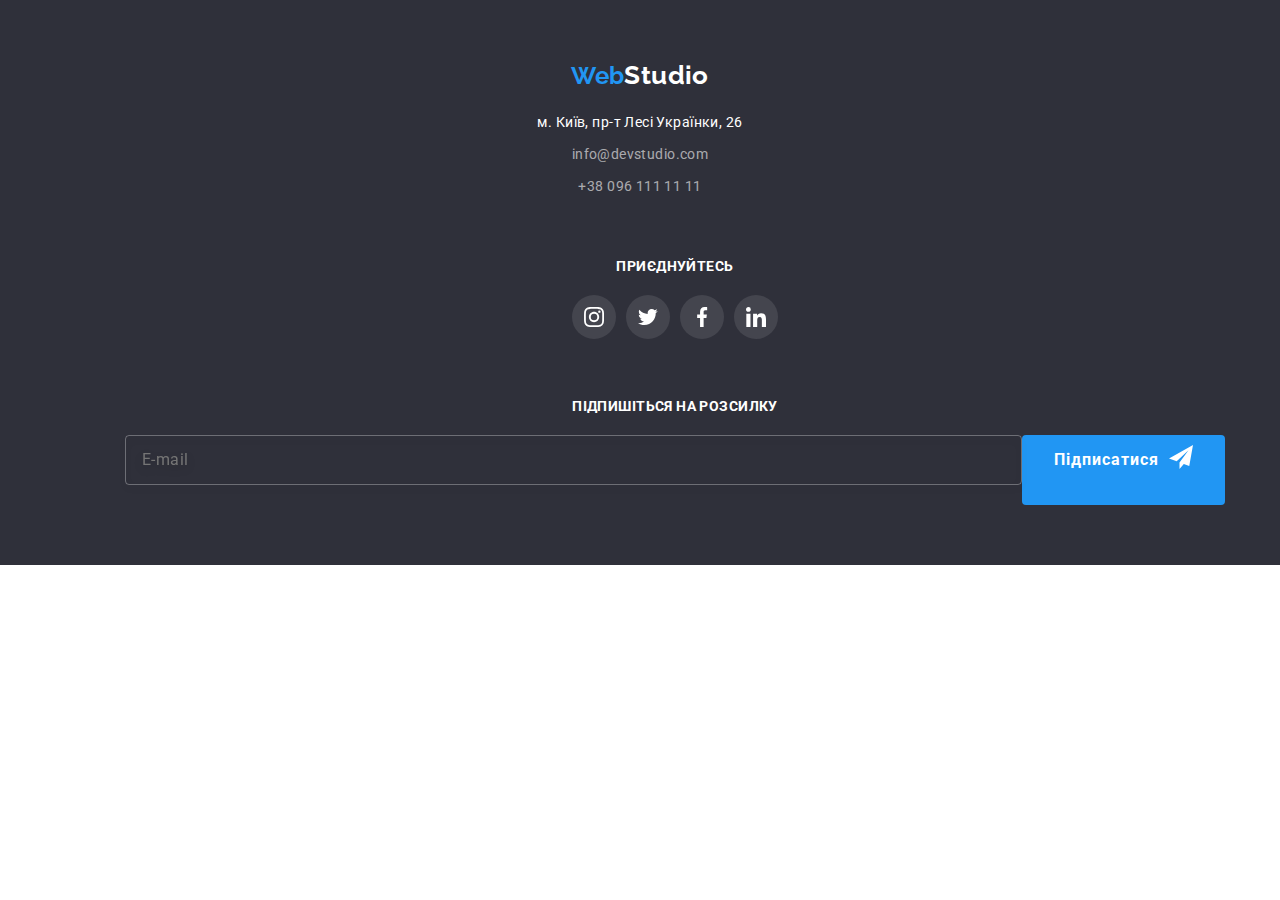
==== commit f5e5be4b: "Footer media max-width 480" ====
--- a/index.html
+++ b/index.html
@@ -53,18 +53,93 @@
             >
           </li>
         </ul>
+        <button type="button" class="menu-open">
+          <svg class="menu-open__icon" width="40" height="40">
+            <use href="./images/icons.svg#icon-menu"></use>
+          </svg>
+        </button>
+      </div>
+
+      <div class="mob-menu">
+        <div class="mob-menu__container">
+          <button type="button" class="menu-close">
+            <svg class="menu-close__icon" width="40" height="40">
+              <use href="./images/icons.svg#icon-close"></use>
+            </svg>
+          </button>
+
+          <ul class="mob-menu-list list">
+            <li class="mob-menu__item">
+              <a href="./index.html" class="mob-menu__link link current">Студія</a>
+            </li>
+            <li class="mob-menu__item">
+              <a href="./portfolio.html" class="mob-menu__link link">Портфоліо</a>
+            </li>
+            <li class="mob-menu__item"><a href="#" class="mob-menu__link link">Контакти</a></li>
+          </ul>
+
+          <ul class="mob-contacts list">
+            <li class="mob-contacts__item">
+              <a href="tel:+380961111111" class="mob-contacts-tel__link link"> +38 096 111 11 11</a>
+            </li>
+            <li class="mob-contacts__item">
+              <a href="mailto:info@devstudio.com" class="mob-contacts-mail__link link">
+                info@devstudio.com</a
+              >
+            </li>
+          </ul>
+
+          <ul class="mob-soc list">
+            <li class="mob-soc__item">
+              <a
+                href=""
+                class="mob-soc__link link"
+                target="_blank"
+                rel="noopener noreferrer nofollow"
+                >Instagram</a
+              >
+            </li>
+            <li class="mob-soc__item">
+              <a
+                href=""
+                class="mob-soc__link link"
+                target="_blank"
+                rel="noopener noreferrer nofollow"
+                >Twitter</a
+              >
+            </li>
+            <li class="mob-soc__item">
+              <a
+                href=""
+                class="mob-soc__link link"
+                target="_blank"
+                rel="noopener noreferrer nofollow"
+                >Facebook</a
+              >
+            </li>
+            <li class="mob-soc__item">
+              <a
+                href=""
+                class="mob-soc__link link"
+                target="_blank"
+                rel="noopener noreferrer nofollow"
+                >LinkedIn</a
+              >
+            </li>
+          </ul>
+        </div>
       </div>
     </header> -->
 
     <main>
       <!-- Hero -->
-      <section class="hero overlay">
+      <!-- <section class="hero overlay">
         <div class="container">
           <h1 class="hero__title">Ефективні рішення для вашого бізнесу</h1>
 
           <button class="hero__btn" type="button" data-modal-open>Замовити послугу</button>
         </div>
-      </section>
+      </section> -->
 
       <!-- Наші переваги -->
       <!-- <section class="features section">
@@ -153,7 +228,36 @@
           <h2 class="team__title title">Наша команда</h2>
           <ul class="team__list list">
             <li class="team__card">
-              <img src="./images/product-designer.jpg" alt="Дизайнер" width="270" height="260" />
+              <picture>
+                <source
+                  srcset="
+                    ./images/team/demanenko-d-320.jpg 1x,
+                    ./images/team/demanenko-d-640.jpg 2x
+                  "
+                  media="(min-width: 1200px)"
+                />
+                <source
+                  srcset="
+                    ./images/team/demanenko-t-320.jpg 1x,
+                    ./images/team/demanenko-t-640.jpg 2x
+                  "
+                  media="(min-width: 768px)"
+                />
+                <source
+                  srcset="
+                    ./images/team/demanenko-m-320.jpg 1x,
+                    ./images/team/demanenko-m-640.jpg 2x
+                  "
+                  media="(min-width: 320px)"
+                />
+                <img
+                  src="./images/team/demanenko-m-320.jpg"
+                  alt="Дизайнер"
+                  width="450"
+                  height="460"
+                />
+              </picture>
+
               <div class="team__wrap">
                 <h3 class="team__name">Ігор Дем'яненко</h3>
                 <p class="team__job" lang="en">Product Designer</p>
@@ -190,7 +294,27 @@
               </div>
             </li>
             <li class="team__card">
-              <img src="./images/frontend.jpg" alt="Фронтенд-розробник" width="270" height="260" />
+              <picture>
+                <source
+                  srcset="./images/team/repina-d-320.jpg 1x, ./images/team/repina-d-640.jpg 2x"
+                  media="(min-width: 1200px)"
+                />
+                <source
+                  srcset="./images/team/repina-t-320.jpg 1x, ./images/team/repina-t-640.jpg 2x"
+                  media="(min-width: 768px)"
+                />
+                <source
+                  srcset="./images/team/repina-m-320.jpg 1x, ./images/team/repina-m-640.jpg 2x"
+                  media="(min-width: 320px)"
+                />
+                <img
+                  src="./images/team/repina-m-320.jpg"
+                  alt="Фронтенд-розробник"
+                  width="450"
+                  height="460"
+                />
+              </picture>
+
               <div class="team__wrap">
                 <h3 class="team__name">Ольга Рєпіна</h3>
                 <p class="team__job" lang="en">Frontend Developer</p>
@@ -227,7 +351,27 @@
               </div>
             </li>
             <li class="team__card">
-              <img src="./images/marketing.jpg" alt="Маркетолог" width="270" height="260" />
+              <picture>
+                <source
+                  srcset="./images/team/tarasov-d-320.jpg 1x, ./images/team/tarasov-d-640.jpg 2x"
+                  media="(min-width: 1200px)"
+                />
+                <source
+                  srcset="./images/team/tarasov-t-320.jpg 1x, ./images/team/tarasov-t-640.jpg 2x"
+                  media="(min-width: 768px)"
+                />
+                <source
+                  srcset="./images/team/tarasov-m-320.jpg 1x, ./images/team/tarasov-m-640.jpg 2x"
+                  media="(min-width: 320px)"
+                />
+                <img
+                  src="./images/team/tarasov-m-320.jpg"
+                  alt="Маркетолог"
+                  width="450"
+                  height="460"
+                />
+              </picture>
+
               <div class="team__wrap">
                 <h3 class="team__name">Микола Тарасов</h3>
                 <p class="team__job" lang="en">Marketing</p>
@@ -264,12 +408,27 @@
               </div>
             </li>
             <li class="team__card">
-              <img
-                src="./images/ui-designer.jpg"
-                alt="Дизайнер інтерфейсу"
-                width="270"
-                height="260"
-              />
+              <picture>
+                <source
+                  srcset="./images/team/ermakov-d-320.jpg 1x, ./images/team/ermakov-d-640.jpg 2x"
+                  media="(min-width: 1200px)"
+                />
+                <source
+                  srcset="./images/team/ermakov-t-320.jpg 1x, ./images/team/ermakov-t-640.jpg 2x"
+                  media="(min-width: 768px)"
+                />
+                <source
+                  srcset="./images/team/ermakov-m-320.jpg 1x, ./images/team/ermakov-m-640.jpg 2x"
+                  media="(min-width: 320px)"
+                />
+                <img
+                  src="./images/team/ermakov-m-320.jpg"
+                  alt="Дизайнер інтерфейсу"
+                  width="450"
+                  height="460"
+                />
+              </picture>
+
               <div class="team__wrap">
                 <h3 class="team__name">Михайло Єрмаков</h3>
                 <p class="team__job" lang="en">UI Designer</p>
@@ -360,7 +519,7 @@
       </section> -->
     </main>
 
-    <!-- <footer class="footer">
+    <footer class="footer">
       <div class="container footer__container">
         <div>
           <a class="logo-link footer__logo-link link" href="./index.html" lang="en">
@@ -425,7 +584,7 @@
           </ul>
         </div>
 
-        <div class="subscribe">
+        <div class="subscribe footer__subscribe">
           <p class="subscribe__title">Підпишіться на розсилку</p>
 
           <form class="subscribe__form">
@@ -447,7 +606,7 @@
           </form>
         </div>
       </div>
-    </footer> -->
+    </footer>
 
     <div class="backdrop is-hidden" data-modal>
       <div class="modal">
--- a/css/main.min.css
+++ b/css/main.min.css
@@ -1 +1 @@
-:root{--acctnt-color: #2196f3;--logo-studio-header-color: #000000;--title-black-color: #212121;--contacts-features-text-color: #757575;--hero-studio-footer-text-color: #ffffff;--hero-bcg-color-footer: #2f303a;--hero-button-active: #188ce8;--features-bcg-color: #f5f5f5;--team-bcg-color: #f5f4fa;--footer-contacts-color: rgba(255, 255, 255, 0.6);--border: #eeeeee;--soc-color: #afb1b8;--bcg-soc-footer: rgba(255, 255, 255, 0.1);--bcg-overflow: rgba(33, 150, 243, 0.9);--backdrop: rgba(0, 0, 0, 0.2);--modal-border: rgba(0, 0, 0, 0.1);--work-bcg-text: rgba(47, 48, 58, 0.8);--timing-function: cubic-bezier(0.4, 0, 0.2, 1);--border-modal-input: rgba(33, 33, 33, 0.2);--placeholder-color: rgba(117, 117, 117, 0.5);--border-input-footer: rgba(255, 255, 255, 0.3);--gradient: linear-gradient(to right, rgba(47, 48, 58, 0.4), rgba(47, 48, 58, 0.4))}body{font-family:Roboto,sans-serif;background-color:var(--hero-studio-footer-text-color);color:var(--title-black-color);font-size:14px;letter-spacing:.03em}h1,h2,h3,h4,h5,h6,p{margin:0}img{display:block;max-width:100%;height:auto;width:100%}button{display:block;cursor:pointer;border:none;border-radius:4px}.address{font-style:normal}.list{padding:0;margin:0;list-style:none}.link{text-decoration:none}.section{padding-top:60px;padding-bottom:60px}@media screen and (min-width: 1200px){.section{padding-top:94px;padding-bottom:94px}}.container{width:100%;padding-left:15px;padding-right:15px;margin-left:auto;margin-right:auto}@media screen and (min-width: 480px){.container{max-width:480px}}@media screen and (min-width: 768px){.container{max-width:768px}}@media screen and (min-width: 1200px){.container{max-width:1200px}}.visually-hidden{position:absolute;width:1px;height:1px;margin:-1px;border:0;padding:0;white-space:nowrap;-webkit-clip-path:inset(100%);clip-path:inset(100%);clip:rect(0 0 0 0);overflow:hidden}.current{color:var(--acctnt-color)}.title{margin-bottom:30px;font-weight:700;font-size:28px;line-height:1.17;text-align:center}@media screen and (min-width: 1200px){.title{margin-bottom:50px;font-size:36px}}.header__container{display:flex;align-items:center}.logo-link__web{color:var(--acctnt-color);font-family:Raleway,sans-serif;font-weight:700;font-size:26px;line-height:1.19}.logo-link__studio{color:var(--logo-studio-header-color);font-family:Raleway,sans-serif;font-weight:700;font-size:26px;line-height:1.19}.header__navigation{margin-left:93px}.navigation__menu{display:flex;gap:50px}.menu__link{display:block;padding-top:32px;padding-bottom:32px;color:inherit;font-weight:500;line-height:1.14;letter-spacing:.02em;transition:color 250ms var(--timing-function);position:relative}.menu__link.current::after{content:"";position:absolute;bottom:0;display:block;width:100%;height:4px;background-color:var(--acctnt-color);border-radius:2px}.menu__link:hover,.menu__link:focus{color:var(--acctnt-color)}.header__contacts{display:flex;margin-left:auto}.header__contacts .contacts__item:not(:last-child){margin-right:50px}.contacts__link{padding-top:32px;padding-bottom:32px;color:var(--contacts-features-text-color);font-weight:500;line-height:1.14;letter-spacing:.02em;display:flex;align-items:center;transition:color 250ms var(--timing-function)}.contacts__link:hover,.contacts__link:focus{color:var(--acctnt-color)}.contacts__icon{margin-right:10px;fill:currentColor}.hero{padding:118px 0;background-color:var(--hero-bcg-color-footer);text-align:center}@media screen and (min-width: 1200px){.hero{padding:200px 0}}.overlay{margin-left:auto;margin-right:auto;background-color:var(--hero-bcg-color-footer);background-image:linear-gradient(to right, rgba(47, 48, 58, 0.4), rgba(47, 48, 58, 0.4)),url("../images/hero.jpg");background-repeat:no-repeat;background-position:center;background-size:cover}@media screen and (min-width: 480px){.overlay{max-width:480px;background-image:var(--gradient),url("../images/hero/hero-mobile-320.jpg")}}@media screen and (min-width: 480px)and (min-device-pixel-ratio: 2),screen and (min-width: 480px)and (-webkit-min-device-pixel-ratio: 2),screen and (min-width: 480px)and (min-resolution: 192dpi),screen and (min-width: 480px)and (min-resolution: 2dppx){.overlay{background-image:var(--gradient),url("../images/hero/hero-mobile-640.jpg")}}@media screen and (min-width: 768px){.overlay{max-width:768px;background-image:var(--gradient),url("../images/hero/hero-tablet-320.jpg")}}@media screen and (min-width: 768px)and (min-device-pixel-ratio: 2),screen and (min-width: 768px)and (-webkit-min-device-pixel-ratio: 2),screen and (min-width: 768px)and (min-resolution: 192dpi),screen and (min-width: 768px)and (min-resolution: 2dppx){.overlay{background-image:var(--gradient),url("../images/hero/hero-tablet-640.jpg")}}@media screen and (min-width: 1200px){.overlay{max-width:1200px;background-image:var(--gradient),url("../images/hero/hero-desktop-320.jpg")}}@media screen and (min-width: 1200px)and (min-device-pixel-ratio: 2),screen and (min-width: 1200px)and (-webkit-min-device-pixel-ratio: 2),screen and (min-width: 1200px)and (min-resolution: 192dpi),screen and (min-width: 1200px)and (min-resolution: 2dppx){.overlay{background-image:var(--gradient),url("../images/hero/hero-desktop-640.jpg")}}.hero__title{max-width:360px;margin:0 auto;margin-bottom:30px;color:var(--hero-studio-footer-text-color);font-weight:900;font-size:26px;line-height:1.62;letter-spacing:.06em;text-transform:uppercase}@media screen and (min-width: 1200px){.hero__title{max-width:696px;font-size:44px;line-height:1.36}}.hero__btn{padding:10px 24px;margin:0 auto;background-color:var(--acctnt-color);color:var(--hero-studio-footer-text-color);font-family:inherit;font-weight:700;font-size:16px;line-height:1.88;letter-spacing:.06em;transition:background-color 250ms var(--timing-function)}.hero__btn:hover,.hero__btn:focus{background-color:var(--hero-button-active)}@media screen and (min-width: 1200px){.hero__btn{padding:10px 32px}}.features__list{display:flex;flex-wrap:wrap;gap:30px}@media screen and (min-width: 768px){.features__item{width:calc((100% - 30px)/2)}}@media screen and (min-width: 1200px){.features__item{width:calc((100% - 120px)/4)}}.features__wrap{display:flex;align-items:center;justify-content:center;width:100%;height:120px;margin-bottom:30px;border-radius:4px;background-color:var(--team-bcg-color)}.features__title{margin-bottom:10px;text-align:center;font-size:14px;font-weight:700;line-height:1.14;text-transform:uppercase}.features__text{color:var(--contacts-features-text-color);line-height:1.71}.work{padding-top:0}.work__list{display:flex;gap:30px}.work__item{position:relative}.work__text{position:absolute;bottom:0;width:370px;height:70px;color:var(--hero-studio-footer-text-color);background-color:var(--work-bcg-text);font-weight:700;line-height:1.14;text-transform:uppercase;display:flex;align-items:center;justify-content:center}.team{background-color:var(--team-bcg-color)}.team__list{display:flex;flex-wrap:wrap;gap:30px}.team__card{width:100%;box-shadow:0px 1px 3px rgba(0,0,0,.12),0px 1px 1px rgba(0,0,0,.14),0px 2px 1px rgba(0,0,0,.2);border-radius:0px 0px 4px 4px;background-color:var(--hero-studio-footer-text-color)}@media screen and (min-width: 768px){.team__card{width:calc((100% - 30px)/2)}}@media screen and (min-width: 1200px){.team__card{width:calc((100% - 120px)/4)}}.team__wrap{padding:30px 0}.team__name{margin-bottom:10px;font-weight:500;font-size:16px;line-height:1.19;text-align:center}.team__job{margin-bottom:16px;color:var(--contacts-features-text-color);font-size:16px;line-height:1.19;text-align:center}.team__soc-list{display:flex;justify-content:center;gap:10px}.team__soc-item{width:44px;height:44px}.team__soc-link{width:100%;height:100%;border-radius:50%;display:flex;align-items:center;justify-content:center;color:var(--soc-color);transition:color 250ms var(--timing-function),background-color 250ms var(--timing-function)}.team__soc-link:hover,.team__soc-link:focus{background-color:var(--acctnt-color);color:var(--hero-studio-footer-text-color)}.team__soc-icon{fill:currentColor}.clients__list{display:flex;flex-wrap:wrap;gap:30px}.clients__item{width:calc((100% - 30px)/2);height:92px}@media screen and (min-width: 768px){.clients__item{width:calc((100% - 60px)/3)}}@media screen and (min-width: 1200px){.clients__item{width:calc((100% - 150px)/6)}}.clients__link{width:100%;height:100%;border:1px solid currentColor;border-radius:4px;display:flex;align-items:center;justify-content:center;color:var(--soc-color);transition:color 250ms var(--timing-function)}.clients__link:hover,.clients__link:focus{color:var(--acctnt-color)}.clients__icon{fill:currentColor}.footer{padding-top:60px;padding-bottom:60px;background-color:var(--hero-bcg-color-footer)}.footer__container{display:flex;flex-wrap:wrap;gap:60px;justify-content:center;align-items:center;text-align:center}@media screen and (min-width: 768px){.footer__container{gap:0;align-items:baseline}}.footer__logo-link{display:inline-block;margin-bottom:20px}.logo-link__studiofooter{color:var(--hero-studio-footer-text-color);font-family:Raleway,sans-serif;font-weight:700;font-size:26px;line-height:1.19}.address__item:not(:last-child){margin-bottom:8px}.address__google-link{display:inline-block;color:var(--hero-studio-footer-text-color);line-height:1.71;transition:color 250ms var(--timing-function)}.address__google-link:hover,.address__google-link:focus{color:var(--acctnt-color)}.address__link{display:inline-block;color:var(--footer-contacts-color);line-height:1.71;transition:color 250ms var(--timing-function)}.address__link:hover,.address__link:focus{color:var(--acctnt-color)}@media screen and (min-width: 768px){.footer__subscribe{margin-left:165px}}@media screen and (min-width: 1200px){.footer__subscribe{margin-left:70px;margin-right:auto}}.subscribe__title{color:var(--hero-studio-footer-text-color);font-weight:700;line-height:1.14;text-transform:uppercase;margin-bottom:20px;text-align:center}.subscribe__soc-list{display:flex;justify-content:center;gap:10px}.subscribe__soc-item{width:44px;height:44px}.subscribe__soc-link{width:100%;height:100%;border-radius:50%;display:flex;align-items:center;justify-content:center;background-color:var(--bcg-soc-footer);color:var(--hero-studio-footer-text-color);transition:background-color 250ms var(--timing-function)}.subscribe__soc-link:hover,.subscribe__soc-link:focus{background-color:var(--acctnt-color)}.subscribe__soc-icon{fill:currentColor}@media screen and (min-width: 1200px){.subscribe__form{display:flex}}.subscribe__input{width:450px;height:50px;padding:15px 16px;margin-bottom:20px;border:1px solid var(--border-input-footer);filter:drop-shadow(0px 4px 4px rgba(0, 0, 0, 0.15));border-radius:4px;background-color:rgba(0,0,0,0);font-size:16px;line-height:1.25;letter-spacing:.03em;color:var(--footer-contacts-color)}.subscribe__button{display:flex;padding:10px 32px;margin:0 auto;background-color:var(--acctnt-color);color:var(--hero-studio-footer-text-color);font-family:inherit;font-weight:700;font-size:16px;line-height:1.88;letter-spacing:.06em}.subscribe__icon{margin-left:10px;fill:currentColor}.header__border{border-bottom:1px solid var(--border)}.button-list{display:flex;flex-wrap:wrap;gap:8px;justify-content:center;margin-bottom:50px}.button{padding:6px 22px;background-color:var(--team-bcg-color);color:inherit;font-family:inherit;font-weight:500;font-size:16px;line-height:1.62;letter-spacing:inherit;transition:color 250ms var(--timing-function),background-color 250ms var(--timing-function),box-shadow 250ms var(--timing-function)}.button.current,.button:hover,.button:focus{background-color:var(--acctnt-color);color:var(--hero-studio-footer-text-color);box-shadow:0px 3px 1px rgba(0,0,0,.1),0px 1px 2px rgba(0,0,0,.08),0px 2px 2px rgba(0,0,0,.12)}.working-list{display:flex;flex-wrap:wrap;gap:30px}.gallery-item{width:calc((100% - 60px)/3)}.gallery-link{display:block;transition:box-shadow 250ms var(--timing-function)}.gallery-link:hover,.gallery-link:focus{box-shadow:0px 1px 1px rgba(0,0,0,.12),0px 4px 4px rgba(0,0,0,.06),1px 4px 6px rgba(0,0,0,.16)}.gallery-top-wrap{position:relative;overflow:hidden}.gallery-top-text{position:absolute;top:0;padding:63px 24px;color:var(--hero-studio-footer-text-color);background-color:var(--bcg-overflow);font-weight:400;font-size:18px;line-height:1.56;height:100%;transform:translateY(100%);transition:transform 250ms var(--timing-function)}.gallery-link:hover .gallery-top-text,.gallery-link:focus .gallery-top-text{transform:translateY(0)}.projects{padding:20px 24px;border-left:1px solid var(--border);border-right:1px solid var(--border);border-bottom:1px solid var(--border)}.name-work{margin-bottom:4px;color:var(--title-black-color);font-weight:700;font-size:18px;line-height:2;letter-spacing:.06em}.app{color:var(--contacts-features-text-color);font-weight:400;font-size:16px;line-height:1.88;letter-spacing:.03em}.backdrop{position:fixed;top:0;width:100%;height:100%;background-color:var(--backdrop);transition:opacity 250ms var(--timing-function),visibility 250ms var(--timing-function)}.modal{position:absolute;top:50%;left:50%;transform:translate(-50%, -50%);padding:40px;width:528px;height:581px;background-color:var(--hero-studio-footer-text-color);box-shadow:0px 1px 3px rgba(0,0,0,.12),0px 1px 1px rgba(0,0,0,.14),0px 2px 1px rgba(0,0,0,.2);border-radius:4px;transform:translate(-50%, -50%) scaleX(1);transition:transform 250ms var(--timing-function)}.modal-close{position:absolute;top:8px;right:8px;width:30px;height:30px;background-color:rgba(0,0,0,0);border:1px solid var(--modal-border);border-radius:50%;display:flex;align-items:center;justify-content:center;transition:fill 250ms var(--timing-function)}.modal-close:hover{fill:var(--acctnt-color)}.is-hidden{opacity:0;visibility:hidden;pointer-events:none}.is-hidden .modal{transform:translate(-50%, -50%) scaleX(0)}.modal-title{font-weight:700;font-size:20px;line-height:1.15;text-align:center;color:var(--title-black-color);margin-bottom:12px}.modal-field{margin-bottom:10px}.input-label{display:block;margin-bottom:4px;font-family:"Roboto";font-style:normal;font-weight:400;font-size:12px;line-height:1.17;letter-spacing:.01em;color:var(--contacts-features-text-color)}.input-wrap{position:relative}.modal-input-icon{position:absolute;left:12px;top:50%;transform:translateY(-50%);transition:fill 250ms var(--timing-function)}.modal-input:focus+.modal-input-icon{fill:var(--acctnt-color)}.modal-input{width:100%;height:40px;border:1px solid var(--border-modal-input);border-radius:4px;padding-left:42px;outline:rgba(0,0,0,0);cursor:pointer;transition:border-color 250ms var(--timing-function)}.modal-input:focus{border-color:var(--acctnt-color)}.modal-field-textarea{margin-bottom:20px}.modal-comment{width:100%;height:120px;border:1px solid var(--border-modal-input);border-radius:4px;padding:12px 16px;outline:rgba(0,0,0,0);resize:none;cursor:pointer;transition:border-color 250ms var(--timing-function)}.modal-comment:focus{border-color:var(--acctnt-color)}.modal-comment::-moz-placeholder{font-size:12px;line-height:1.17;letter-spacing:.01em;color:var(--placeholder-color)}.modal-comment:-ms-input-placeholder{font-size:12px;line-height:1.17;letter-spacing:.01em;color:var(--placeholder-color)}.modal-comment::placeholder{font-size:12px;line-height:1.17;letter-spacing:.01em;color:var(--placeholder-color)}.checkbox-text{line-height:1.71;color:var(--contacts-features-text-color);display:flex;align-items:center;justify-content:center;gap:7px}.checkbox-text span{width:16px;height:15px;border:2px solid var(--logo-studio-header-color);border-radius:2px;margin-right:8px;display:flex;align-items:center;justify-content:center;fill:rgba(0,0,0,0);transition:background-color 250ms var(--timing-function),fill 250ms var(--timing-function),border-color 250ms var(--timing-function)}.checkbox-input:checked+.checkbox-text span{background-color:var(--acctnt-color);fill:var(--hero-studio-footer-text-color);border-color:rgba(0,0,0,0)}.checkbox-input:focus+.checkbox-text span{border-color:var(--acctnt-color)}.contract{color:var(--acctnt-color);text-decoration:underline}.button-submit{padding:10px 32px;margin:0 auto;margin-top:30px;background-color:var(--acctnt-color);color:var(--hero-studio-footer-text-color);font-family:inherit;font-weight:700;font-size:16px;line-height:1.88;letter-spacing:.06em}/*# sourceMappingURL=main.min.css.map */+:root{--acctnt-color: #2196f3;--logo-studio-header-color: #000000;--title-black-color: #212121;--contacts-features-text-color: #757575;--hero-studio-footer-text-color: #ffffff;--hero-bcg-color-footer: #2f303a;--hero-button-active: #188ce8;--features-bcg-color: #f5f5f5;--team-bcg-color: #f5f4fa;--footer-contacts-color: rgba(255, 255, 255, 0.6);--border: #eeeeee;--soc-color: #afb1b8;--bcg-soc-footer: rgba(255, 255, 255, 0.1);--bcg-overflow: rgba(33, 150, 243, 0.9);--backdrop: rgba(0, 0, 0, 0.2);--modal-border: rgba(0, 0, 0, 0.1);--work-bcg-text: rgba(47, 48, 58, 0.8);--timing-function: cubic-bezier(0.4, 0, 0.2, 1);--border-modal-input: rgba(33, 33, 33, 0.2);--placeholder-color: rgba(117, 117, 117, 0.5);--border-input-footer: rgba(255, 255, 255, 0.3);--gradient: linear-gradient(to right, rgba(47, 48, 58, 0.4), rgba(47, 48, 58, 0.4))}body{font-family:Roboto,sans-serif;background-color:var(--hero-studio-footer-text-color);color:var(--title-black-color);font-size:14px;letter-spacing:.03em}h1,h2,h3,h4,h5,h6,p{margin:0}img{display:block;max-width:100%;height:auto}button{display:block;cursor:pointer;border:none;border-radius:4px}.address{font-style:normal}.list{padding:0;margin:0;list-style:none}.link{text-decoration:none}.section{padding-top:60px;padding-bottom:60px}@media screen and (min-width: 1200px){.section{padding-top:94px;padding-bottom:94px}}.container{width:100%;padding-left:15px;padding-right:15px;margin-left:auto;margin-right:auto}@media screen and (min-width: 480px){.container{max-width:480px}}@media screen and (min-width: 768px){.container{max-width:768px}}@media screen and (min-width: 1200px){.container{max-width:1200px}}.visually-hidden{position:absolute;width:1px;height:1px;margin:-1px;border:0;padding:0;white-space:nowrap;-webkit-clip-path:inset(100%);clip-path:inset(100%);clip:rect(0 0 0 0);overflow:hidden}.current{color:var(--acctnt-color)}.title{margin-bottom:30px;font-weight:700;font-size:28px;line-height:1.17;text-align:center}@media screen and (min-width: 1200px){.title{margin-bottom:50px;font-size:36px}}.header__container{display:flex;align-items:center;width:100%;padding:10px 10px 10px 15px;margin-left:auto;margin-right:auto;outline:3px solid tomato}.logo-link__web{color:var(--acctnt-color);font-family:Raleway,sans-serif;font-weight:700;font-size:24px;line-height:1.17}.logo-link__studio{color:var(--logo-studio-header-color);font-family:Raleway,sans-serif;font-weight:700;font-size:24px;line-height:1.17}.header__navigation{margin-left:93px}.navigation__menu{display:none;gap:50px}.menu__link{display:block;padding-top:32px;padding-bottom:32px;color:inherit;font-weight:500;line-height:1.14;letter-spacing:.02em;transition:color 250ms var(--timing-function);position:relative}.menu__link.current::after{content:"";position:absolute;bottom:0;display:block;width:100%;height:4px;background-color:var(--acctnt-color);border-radius:2px}.menu__link:hover,.menu__link:focus{color:var(--acctnt-color)}.header__contacts{display:none;margin-left:auto}.header__contacts .contacts__item:not(:last-child){margin-right:50px}.contacts__link{padding-top:32px;padding-bottom:32px;color:var(--contacts-features-text-color);font-weight:500;line-height:1.14;letter-spacing:.02em;display:flex;align-items:center;transition:color 250ms var(--timing-function)}.contacts__link:hover,.contacts__link:focus{color:var(--acctnt-color)}.contacts__icon{margin-right:10px;fill:currentColor}.menu-open{margin-left:auto;background-color:rgba(0,0,0,0)}.mob-menu{width:100vw;height:100vh;top:0;position:fixed;z-index:1;padding:10px 15px 48px 40px}.mob-menu__container{position:absolute}.menu-close{position:relative;display:flex;align-items:center;justify-content:center;margin-left:auto;background-color:rgba(0,0,0,0)}.mob-menu-list{margin-bottom:100px}.mob-menu__item:not(:last-child){margin-bottom:32px}.mob-menu__link{font-weight:500;font-size:40px;line-height:1.18;letter-spacing:.02em;color:var(--title-black-color)}.mob-contacts__item:not(:last-child){margin-bottom:32px}.mob-contacts-tel__link{font-weight:500;font-size:34px;line-height:1.18;letter-spacing:.02em;color:var(--acctnt-color)}.mob-contacts-mail__link{font-weight:500;font-size:24px;line-height:1.17;letter-spacing:.02em;color:var(--contacts-features-text-color)}.mob-soc{display:flex;margin-top:64px}.mob-soc__item:not(:last-child){border-right:1px solid var(--border-modal-input)}.mob-soc__link{font-weight:500;font-size:18px;line-height:1.22;letter-spacing:.02em;color:var(--acctnt-color);padding:10px}.hero{padding:118px 0;background-color:var(--hero-bcg-color-footer);text-align:center}@media screen and (min-width: 1200px){.hero{padding:200px 0}}.overlay{max-width:1600px;height:auto;margin-left:auto;margin-right:auto;background-color:var(--hero-bcg-color-footer);background-repeat:no-repeat;background-position:center;background-size:cover;background-image:var(--gradient),url("../images/hero/hero-mobile-320.jpg")}@media(min-device-pixel-ratio: 2),(-webkit-min-device-pixel-ratio: 2),(min-resolution: 192dpi),(min-resolution: 2dppx){.overlay{background-image:var(--gradient),url("../images/hero/hero-mobile-640.jpg")}}@media screen and (min-width: 768px){.overlay{max-width:768px;background-image:var(--gradient),url("../images/hero/hero-tablet-320.jpg")}}@media screen and (min-width: 768px)and (min-device-pixel-ratio: 2),screen and (min-width: 768px)and (-webkit-min-device-pixel-ratio: 2),screen and (min-width: 768px)and (min-resolution: 192dpi),screen and (min-width: 768px)and (min-resolution: 2dppx){.overlay{background-image:var(--gradient),url("../images/hero/hero-tablet-640.jpg")}}@media screen and (min-width: 1200px){.overlay{max-width:1200px;background-image:var(--gradient),url("../images/hero/hero-desktop-320.jpg")}}@media screen and (min-width: 1200px)and (min-device-pixel-ratio: 2),screen and (min-width: 1200px)and (-webkit-min-device-pixel-ratio: 2),screen and (min-width: 1200px)and (min-resolution: 192dpi),screen and (min-width: 1200px)and (min-resolution: 2dppx){.overlay{background-image:var(--gradient),url("../images/hero/hero-desktop-640.jpg")}}.hero__title{max-width:360px;margin:0 auto;margin-bottom:30px;color:var(--hero-studio-footer-text-color);font-weight:900;font-size:26px;line-height:1.62;letter-spacing:.06em;text-transform:uppercase}@media screen and (min-width: 1200px){.hero__title{max-width:696px;font-size:44px;line-height:1.36}}.hero__btn{padding:10px 24px;margin:0 auto;background-color:var(--acctnt-color);color:var(--hero-studio-footer-text-color);font-family:inherit;font-weight:700;font-size:16px;line-height:1.88;letter-spacing:.06em;transition:background-color 250ms var(--timing-function)}.hero__btn:hover,.hero__btn:focus{background-color:var(--hero-button-active)}@media screen and (min-width: 1200px){.hero__btn{padding:10px 32px}}.features__list{display:flex;flex-wrap:wrap;gap:30px}@media screen and (min-width: 768px){.features__item{width:calc((100% - 30px)/2)}}@media screen and (min-width: 1200px){.features__item{width:calc((100% - 120px)/4)}}.features__wrap{display:flex;align-items:center;justify-content:center;width:100%;height:120px;margin-bottom:30px;border-radius:4px;background-color:var(--team-bcg-color)}.features__title{margin-bottom:10px;text-align:center;font-size:14px;font-weight:700;line-height:1.14;text-transform:uppercase}.features__text{color:var(--contacts-features-text-color);line-height:1.71}.work{padding-top:0}@media screen and (max-width: 1199px){.work{display:none}}.work__list{display:flex;gap:30px}.work__item{position:relative}.work__text{position:absolute;bottom:0;width:370px;height:70px;color:var(--hero-studio-footer-text-color);background-color:var(--work-bcg-text);font-weight:700;line-height:1.14;text-transform:uppercase;display:flex;align-items:center;justify-content:center}.team{background-color:var(--team-bcg-color)}.team__list{display:flex;flex-wrap:wrap;gap:30px}.team__card{width:100%;height:auto;box-shadow:0px 1px 3px rgba(0,0,0,.12),0px 1px 1px rgba(0,0,0,.14),0px 2px 1px rgba(0,0,0,.2);border-radius:0px 0px 4px 4px;background-color:var(--hero-studio-footer-text-color)}@media screen and (min-width: 768px){.team__card{width:calc((100% - 30px)/2)}}@media screen and (min-width: 1200px){.team__card{width:calc((100% - 120px)/4)}}.team__wrap{padding:30px 0}.team__name{margin-bottom:10px;font-weight:500;font-size:16px;line-height:1.19;text-align:center}.team__job{margin-bottom:16px;color:var(--contacts-features-text-color);font-size:16px;line-height:1.19;text-align:center}.team__soc-list{display:flex;justify-content:center;gap:10px}.team__soc-item{width:44px;height:44px}.team__soc-link{width:100%;height:100%;border-radius:50%;display:flex;align-items:center;justify-content:center;color:var(--soc-color);transition:color 250ms var(--timing-function),background-color 250ms var(--timing-function)}.team__soc-link:hover,.team__soc-link:focus{background-color:var(--acctnt-color);color:var(--hero-studio-footer-text-color)}.team__soc-icon{fill:currentColor}.clients__list{display:flex;flex-wrap:wrap;gap:30px}.clients__item{width:calc((100% - 30px)/2);height:92px}@media screen and (min-width: 768px){.clients__item{width:calc((100% - 60px)/3)}}@media screen and (min-width: 1200px){.clients__item{width:calc((100% - 150px)/6)}}.clients__link{width:100%;height:100%;border:1px solid currentColor;border-radius:4px;display:flex;align-items:center;justify-content:center;color:var(--soc-color);transition:color 250ms var(--timing-function)}.clients__link:hover,.clients__link:focus{color:var(--acctnt-color)}.clients__icon{fill:currentColor}.footer{padding-top:60px;padding-bottom:60px;background-color:var(--hero-bcg-color-footer)}.footer__container{text-align:center}.footer__logo-link{display:inline-block;margin-bottom:20px}.logo-link__studiofooter{color:var(--hero-studio-footer-text-color);font-family:Raleway,sans-serif;font-weight:700;font-size:26px;line-height:1.19}.address__item:not(:last-child){margin-bottom:8px}.address__google-link{display:inline-block;color:var(--hero-studio-footer-text-color);line-height:1.71;transition:color 250ms var(--timing-function)}.address__google-link:hover,.address__google-link:focus{color:var(--acctnt-color)}.address__link{display:inline-block;color:var(--footer-contacts-color);line-height:1.71;transition:color 250ms var(--timing-function)}.address__link:hover,.address__link:focus{color:var(--acctnt-color)}.footer__subscribe{margin-top:60px}@media screen and (min-width: 768px){.footer__subscribe{margin-left:165px}}@media screen and (min-width: 1200px){.footer__subscribe{margin-left:70px;margin-right:auto}}.subscribe__title{color:var(--hero-studio-footer-text-color);font-weight:700;line-height:1.14;text-transform:uppercase;margin-bottom:20px;text-align:center}.subscribe__soc-list{display:flex;justify-content:center;gap:10px}.subscribe__soc-item{width:44px;height:44px}.subscribe__soc-link{width:100%;height:100%;border-radius:50%;display:flex;align-items:center;justify-content:center;background-color:var(--bcg-soc-footer);color:var(--hero-studio-footer-text-color);transition:background-color 250ms var(--timing-function)}.subscribe__soc-link:hover,.subscribe__soc-link:focus{background-color:var(--acctnt-color)}.subscribe__soc-icon{fill:currentColor}@media screen and (min-width: 1200px){.subscribe__form{display:flex}}.subscribe__input{width:100%;height:50px;padding:15px 16px;margin-bottom:20px;border:1px solid var(--border-input-footer);filter:drop-shadow(0px 4px 4px rgba(0, 0, 0, 0.15));border-radius:4px;background-color:rgba(0,0,0,0);font-size:16px;line-height:1.25;letter-spacing:.03em;color:var(--footer-contacts-color)}.subscribe__button{display:flex;padding:10px 32px;margin:0 auto;background-color:var(--acctnt-color);color:var(--hero-studio-footer-text-color);font-family:inherit;font-weight:700;font-size:16px;line-height:1.88;letter-spacing:.06em}.subscribe__icon{margin-left:10px;fill:currentColor}.header__border{border-bottom:1px solid var(--border)}.button-list{display:flex;flex-wrap:wrap;gap:8px;justify-content:center;margin-bottom:50px}.button{padding:6px 22px;background-color:var(--team-bcg-color);color:inherit;font-family:inherit;font-weight:500;font-size:16px;line-height:1.62;letter-spacing:inherit;transition:color 250ms var(--timing-function),background-color 250ms var(--timing-function),box-shadow 250ms var(--timing-function)}.button.current,.button:hover,.button:focus{background-color:var(--acctnt-color);color:var(--hero-studio-footer-text-color);box-shadow:0px 3px 1px rgba(0,0,0,.1),0px 1px 2px rgba(0,0,0,.08),0px 2px 2px rgba(0,0,0,.12)}.working-list{display:flex;flex-wrap:wrap;gap:30px}.gallery-item{width:calc((100% - 60px)/3)}.gallery-link{display:block;transition:box-shadow 250ms var(--timing-function)}.gallery-link:hover,.gallery-link:focus{box-shadow:0px 1px 1px rgba(0,0,0,.12),0px 4px 4px rgba(0,0,0,.06),1px 4px 6px rgba(0,0,0,.16)}.gallery-top-wrap{position:relative;overflow:hidden}.gallery-top-text{position:absolute;top:0;padding:63px 24px;color:var(--hero-studio-footer-text-color);background-color:var(--bcg-overflow);font-weight:400;font-size:18px;line-height:1.56;height:100%;transform:translateY(100%);transition:transform 250ms var(--timing-function)}.gallery-link:hover .gallery-top-text,.gallery-link:focus .gallery-top-text{transform:translateY(0)}.projects{padding:20px 24px;border-left:1px solid var(--border);border-right:1px solid var(--border);border-bottom:1px solid var(--border)}.name-work{margin-bottom:4px;color:var(--title-black-color);font-weight:700;font-size:18px;line-height:2;letter-spacing:.06em}.app{color:var(--contacts-features-text-color);font-weight:400;font-size:16px;line-height:1.88;letter-spacing:.03em}.backdrop{position:fixed;top:0;width:100%;height:100%;background-color:var(--backdrop);transition:opacity 250ms var(--timing-function),visibility 250ms var(--timing-function)}.modal{position:absolute;top:50%;left:50%;transform:translate(-50%, -50%);padding:40px;width:528px;height:581px;background-color:var(--hero-studio-footer-text-color);box-shadow:0px 1px 3px rgba(0,0,0,.12),0px 1px 1px rgba(0,0,0,.14),0px 2px 1px rgba(0,0,0,.2);border-radius:4px;transform:translate(-50%, -50%) scaleX(1);transition:transform 250ms var(--timing-function)}.modal-close{position:absolute;top:8px;right:8px;width:30px;height:30px;background-color:rgba(0,0,0,0);border:1px solid var(--modal-border);border-radius:50%;display:flex;align-items:center;justify-content:center;transition:fill 250ms var(--timing-function)}.modal-close:hover{fill:var(--acctnt-color)}.is-hidden{opacity:0;visibility:hidden;pointer-events:none}.is-hidden .modal{transform:translate(-50%, -50%) scaleX(0)}.modal-title{font-weight:700;font-size:20px;line-height:1.15;text-align:center;color:var(--title-black-color);margin-bottom:12px}.modal-field{margin-bottom:10px}.input-label{display:block;margin-bottom:4px;font-family:"Roboto";font-style:normal;font-weight:400;font-size:12px;line-height:1.17;letter-spacing:.01em;color:var(--contacts-features-text-color)}.input-wrap{position:relative}.modal-input-icon{position:absolute;left:12px;top:50%;transform:translateY(-50%);transition:fill 250ms var(--timing-function)}.modal-input:focus+.modal-input-icon{fill:var(--acctnt-color)}.modal-input{width:100%;height:40px;border:1px solid var(--border-modal-input);border-radius:4px;padding-left:42px;outline:rgba(0,0,0,0);cursor:pointer;transition:border-color 250ms var(--timing-function)}.modal-input:focus{border-color:var(--acctnt-color)}.modal-field-textarea{margin-bottom:20px}.modal-comment{width:100%;height:120px;border:1px solid var(--border-modal-input);border-radius:4px;padding:12px 16px;outline:rgba(0,0,0,0);resize:none;cursor:pointer;transition:border-color 250ms var(--timing-function)}.modal-comment:focus{border-color:var(--acctnt-color)}.modal-comment::-moz-placeholder{font-size:12px;line-height:1.17;letter-spacing:.01em;color:var(--placeholder-color)}.modal-comment:-ms-input-placeholder{font-size:12px;line-height:1.17;letter-spacing:.01em;color:var(--placeholder-color)}.modal-comment::placeholder{font-size:12px;line-height:1.17;letter-spacing:.01em;color:var(--placeholder-color)}.checkbox-text{line-height:1.71;color:var(--contacts-features-text-color);display:flex;align-items:center;justify-content:center;gap:7px}.checkbox-text span{width:16px;height:15px;border:2px solid var(--logo-studio-header-color);border-radius:2px;margin-right:8px;display:flex;align-items:center;justify-content:center;fill:rgba(0,0,0,0);transition:background-color 250ms var(--timing-function),fill 250ms var(--timing-function),border-color 250ms var(--timing-function)}.checkbox-input:checked+.checkbox-text span{background-color:var(--acctnt-color);fill:var(--hero-studio-footer-text-color);border-color:rgba(0,0,0,0)}.checkbox-input:focus+.checkbox-text span{border-color:var(--acctnt-color)}.contract{color:var(--acctnt-color);text-decoration:underline}.button-submit{padding:10px 32px;margin:0 auto;margin-top:30px;background-color:var(--acctnt-color);color:var(--hero-studio-footer-text-color);font-family:inherit;font-weight:700;font-size:16px;line-height:1.88;letter-spacing:.06em}/*# sourceMappingURL=main.min.css.map */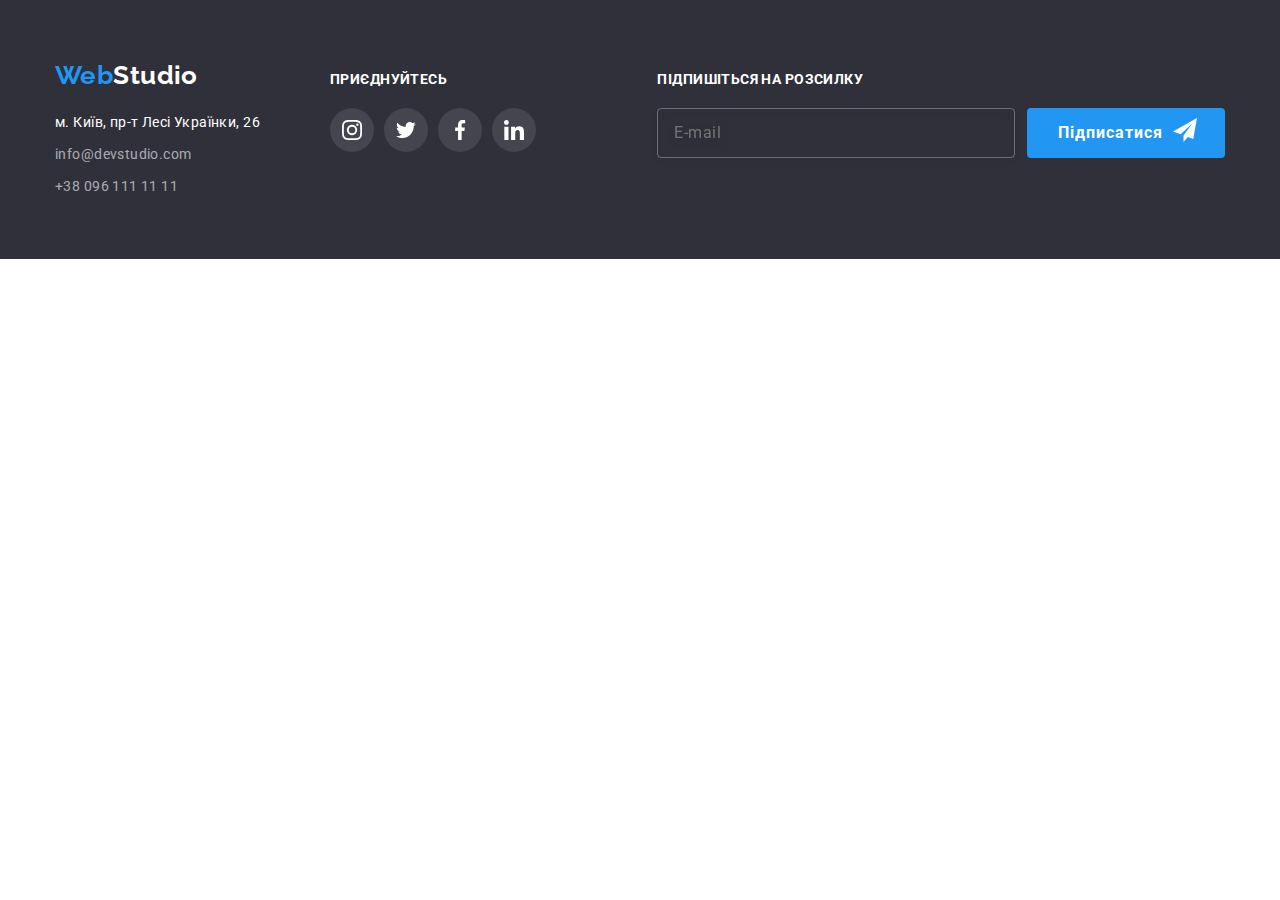
==== commit 6fe64ef4: "Адаптація footer" ====
--- a/index.html
+++ b/index.html
@@ -521,70 +521,72 @@
 
     <footer class="footer">
       <div class="container footer__container">
-        <div>
-          <a class="logo-link footer__logo-link link" href="./index.html" lang="en">
-            <span class="logo-link__web">Web</span
-            ><span class="logo-link__studiofooter">Studio</span>
-          </a>
-
-          <address class="address">
-            <ul class="address__list list">
-              <li class="address__item">
-                <a
-                  class="address__google-link link"
-                  href="https://goo.gl/maps/4ZTm1igQ9A5BLG9d9"
-                  target="_blank"
-                  rel="noopener noreferrer nofollow"
-                  >м. Київ, пр-т Лесі Українки, 26</a
-                >
+        <div class="footer__wrap-tablet">
+          <div class="footer-address-wrap">
+            <a class="logo-link footer__logo-link link" href="./index.html" lang="en">
+              <span class="logo-link__web">Web</span
+              ><span class="logo-link__studiofooter">Studio</span>
+            </a>
+
+            <address class="address">
+              <ul class="address__list list">
+                <li class="address__item">
+                  <a
+                    class="address__google-link link"
+                    href="https://goo.gl/maps/4ZTm1igQ9A5BLG9d9"
+                    target="_blank"
+                    rel="noopener noreferrer nofollow"
+                    >м. Київ, пр-т Лесі Українки, 26</a
+                  >
+                </li>
+                <li class="address__item">
+                  <a class="address__link link" href="mailto:info@devstudio.com"
+                    >info@devstudio.com</a
+                  >
+                </li>
+                <li class="address__item">
+                  <a class="address__link link" href="tel:+380961111111">+38 096 111 11 11</a>
+                </li>
+              </ul>
+            </address>
+          </div>
+
+          <div class="subscribe footer__subscribe">
+            <p class="subscribe__title">Приєднуйтесь</p>
+            <ul class="subscribe__soc-list list">
+              <li class="subscribe__soc-item">
+                <a href="" class="subscribe__soc-link link">
+                  <svg class="subscribe__soc-icon" width="20" height="20">
+                    <use href="./images/icons.svg#icon-instagram"></use>
+                  </svg>
+                </a>
               </li>
-              <li class="address__item">
-                <a class="address__link link" href="mailto:info@devstudio.com"
-                  >info@devstudio.com</a
-                >
+              <li class="subscribe__soc-item">
+                <a href="" class="subscribe__soc-link link">
+                  <svg class="subscribe__soc-icon" width="20" height="20">
+                    <use href="./images/icons.svg#icon-twitter"></use>
+                  </svg>
+                </a>
               </li>
-              <li class="address__item">
-                <a class="address__link link" href="tel:+380961111111">+38 096 111 11 11</a>
+              <li class="subscribe__soc-item">
+                <a href="" class="subscribe__soc-link link">
+                  <svg class="subscribe__soc-icon" width="20" height="20">
+                    <use href="./images/icons.svg#icon-facebook"></use>
+                  </svg>
+                </a>
+              </li>
+              <li class="subscribe__soc-item">
+                <a href="" class="subscribe__soc-link link">
+                  <svg class="subscribe__soc-icon" width="20" height="20">
+                    <use href="./images/icons.svg#icon-linkedin"></use>
+                  </svg>
+                </a>
               </li>
             </ul>
-          </address>
+          </div>
         </div>
 
-        <div class="subscribe footer__subscribe">
-          <p class="subscribe__title">Приєднуйтесь</p>
-          <ul class="subscribe__soc-list list">
-            <li class="subscribe__soc-item">
-              <a href="" class="subscribe__soc-link link">
-                <svg class="subscribe__soc-icon" width="20" height="20">
-                  <use href="./images/icons.svg#icon-instagram"></use>
-                </svg>
-              </a>
-            </li>
-            <li class="subscribe__soc-item">
-              <a href="" class="subscribe__soc-link link">
-                <svg class="subscribe__soc-icon" width="20" height="20">
-                  <use href="./images/icons.svg#icon-twitter"></use>
-                </svg>
-              </a>
-            </li>
-            <li class="subscribe__soc-item">
-              <a href="" class="subscribe__soc-link link">
-                <svg class="subscribe__soc-icon" width="20" height="20">
-                  <use href="./images/icons.svg#icon-facebook"></use>
-                </svg>
-              </a>
-            </li>
-            <li class="subscribe__soc-item">
-              <a href="" class="subscribe__soc-link link">
-                <svg class="subscribe__soc-icon" width="20" height="20">
-                  <use href="./images/icons.svg#icon-linkedin"></use>
-                </svg>
-              </a>
-            </li>
-          </ul>
-        </div>
-
-        <div class="subscribe footer__subscribe">
+        <div class="subscribe footer__subscribe-newsletter">
           <p class="subscribe__title">Підпишіться на розсилку</p>
 
           <form class="subscribe__form">
--- a/css/main.min.css
+++ b/css/main.min.css
@@ -1 +1 @@
-:root{--acctnt-color: #2196f3;--logo-studio-header-color: #000000;--title-black-color: #212121;--contacts-features-text-color: #757575;--hero-studio-footer-text-color: #ffffff;--hero-bcg-color-footer: #2f303a;--hero-button-active: #188ce8;--features-bcg-color: #f5f5f5;--team-bcg-color: #f5f4fa;--footer-contacts-color: rgba(255, 255, 255, 0.6);--border: #eeeeee;--soc-color: #afb1b8;--bcg-soc-footer: rgba(255, 255, 255, 0.1);--bcg-overflow: rgba(33, 150, 243, 0.9);--backdrop: rgba(0, 0, 0, 0.2);--modal-border: rgba(0, 0, 0, 0.1);--work-bcg-text: rgba(47, 48, 58, 0.8);--timing-function: cubic-bezier(0.4, 0, 0.2, 1);--border-modal-input: rgba(33, 33, 33, 0.2);--placeholder-color: rgba(117, 117, 117, 0.5);--border-input-footer: rgba(255, 255, 255, 0.3);--gradient: linear-gradient(to right, rgba(47, 48, 58, 0.4), rgba(47, 48, 58, 0.4))}body{font-family:Roboto,sans-serif;background-color:var(--hero-studio-footer-text-color);color:var(--title-black-color);font-size:14px;letter-spacing:.03em}h1,h2,h3,h4,h5,h6,p{margin:0}img{display:block;max-width:100%;height:auto}button{display:block;cursor:pointer;border:none;border-radius:4px}.address{font-style:normal}.list{padding:0;margin:0;list-style:none}.link{text-decoration:none}.section{padding-top:60px;padding-bottom:60px}@media screen and (min-width: 1200px){.section{padding-top:94px;padding-bottom:94px}}.container{width:100%;padding-left:15px;padding-right:15px;margin-left:auto;margin-right:auto}@media screen and (min-width: 480px){.container{max-width:480px}}@media screen and (min-width: 768px){.container{max-width:768px}}@media screen and (min-width: 1200px){.container{max-width:1200px}}.visually-hidden{position:absolute;width:1px;height:1px;margin:-1px;border:0;padding:0;white-space:nowrap;-webkit-clip-path:inset(100%);clip-path:inset(100%);clip:rect(0 0 0 0);overflow:hidden}.current{color:var(--acctnt-color)}.title{margin-bottom:30px;font-weight:700;font-size:28px;line-height:1.17;text-align:center}@media screen and (min-width: 1200px){.title{margin-bottom:50px;font-size:36px}}.header__container{display:flex;align-items:center;width:100%;padding:10px 10px 10px 15px;margin-left:auto;margin-right:auto;outline:3px solid tomato}.logo-link__web{color:var(--acctnt-color);font-family:Raleway,sans-serif;font-weight:700;font-size:24px;line-height:1.17}.logo-link__studio{color:var(--logo-studio-header-color);font-family:Raleway,sans-serif;font-weight:700;font-size:24px;line-height:1.17}.header__navigation{margin-left:93px}.navigation__menu{display:none;gap:50px}.menu__link{display:block;padding-top:32px;padding-bottom:32px;color:inherit;font-weight:500;line-height:1.14;letter-spacing:.02em;transition:color 250ms var(--timing-function);position:relative}.menu__link.current::after{content:"";position:absolute;bottom:0;display:block;width:100%;height:4px;background-color:var(--acctnt-color);border-radius:2px}.menu__link:hover,.menu__link:focus{color:var(--acctnt-color)}.header__contacts{display:none;margin-left:auto}.header__contacts .contacts__item:not(:last-child){margin-right:50px}.contacts__link{padding-top:32px;padding-bottom:32px;color:var(--contacts-features-text-color);font-weight:500;line-height:1.14;letter-spacing:.02em;display:flex;align-items:center;transition:color 250ms var(--timing-function)}.contacts__link:hover,.contacts__link:focus{color:var(--acctnt-color)}.contacts__icon{margin-right:10px;fill:currentColor}.menu-open{margin-left:auto;background-color:rgba(0,0,0,0)}.mob-menu{width:100vw;height:100vh;top:0;position:fixed;z-index:1;padding:10px 15px 48px 40px}.mob-menu__container{position:absolute}.menu-close{position:relative;display:flex;align-items:center;justify-content:center;margin-left:auto;background-color:rgba(0,0,0,0)}.mob-menu-list{margin-bottom:100px}.mob-menu__item:not(:last-child){margin-bottom:32px}.mob-menu__link{font-weight:500;font-size:40px;line-height:1.18;letter-spacing:.02em;color:var(--title-black-color)}.mob-contacts__item:not(:last-child){margin-bottom:32px}.mob-contacts-tel__link{font-weight:500;font-size:34px;line-height:1.18;letter-spacing:.02em;color:var(--acctnt-color)}.mob-contacts-mail__link{font-weight:500;font-size:24px;line-height:1.17;letter-spacing:.02em;color:var(--contacts-features-text-color)}.mob-soc{display:flex;margin-top:64px}.mob-soc__item:not(:last-child){border-right:1px solid var(--border-modal-input)}.mob-soc__link{font-weight:500;font-size:18px;line-height:1.22;letter-spacing:.02em;color:var(--acctnt-color);padding:10px}.hero{padding:118px 0;background-color:var(--hero-bcg-color-footer);text-align:center}@media screen and (min-width: 1200px){.hero{padding:200px 0}}.overlay{max-width:1600px;height:auto;margin-left:auto;margin-right:auto;background-color:var(--hero-bcg-color-footer);background-repeat:no-repeat;background-position:center;background-size:cover;background-image:var(--gradient),url("../images/hero/hero-mobile-320.jpg")}@media(min-device-pixel-ratio: 2),(-webkit-min-device-pixel-ratio: 2),(min-resolution: 192dpi),(min-resolution: 2dppx){.overlay{background-image:var(--gradient),url("../images/hero/hero-mobile-640.jpg")}}@media screen and (min-width: 768px){.overlay{max-width:768px;background-image:var(--gradient),url("../images/hero/hero-tablet-320.jpg")}}@media screen and (min-width: 768px)and (min-device-pixel-ratio: 2),screen and (min-width: 768px)and (-webkit-min-device-pixel-ratio: 2),screen and (min-width: 768px)and (min-resolution: 192dpi),screen and (min-width: 768px)and (min-resolution: 2dppx){.overlay{background-image:var(--gradient),url("../images/hero/hero-tablet-640.jpg")}}@media screen and (min-width: 1200px){.overlay{max-width:1200px;background-image:var(--gradient),url("../images/hero/hero-desktop-320.jpg")}}@media screen and (min-width: 1200px)and (min-device-pixel-ratio: 2),screen and (min-width: 1200px)and (-webkit-min-device-pixel-ratio: 2),screen and (min-width: 1200px)and (min-resolution: 192dpi),screen and (min-width: 1200px)and (min-resolution: 2dppx){.overlay{background-image:var(--gradient),url("../images/hero/hero-desktop-640.jpg")}}.hero__title{max-width:360px;margin:0 auto;margin-bottom:30px;color:var(--hero-studio-footer-text-color);font-weight:900;font-size:26px;line-height:1.62;letter-spacing:.06em;text-transform:uppercase}@media screen and (min-width: 1200px){.hero__title{max-width:696px;font-size:44px;line-height:1.36}}.hero__btn{padding:10px 24px;margin:0 auto;background-color:var(--acctnt-color);color:var(--hero-studio-footer-text-color);font-family:inherit;font-weight:700;font-size:16px;line-height:1.88;letter-spacing:.06em;transition:background-color 250ms var(--timing-function)}.hero__btn:hover,.hero__btn:focus{background-color:var(--hero-button-active)}@media screen and (min-width: 1200px){.hero__btn{padding:10px 32px}}.features__list{display:flex;flex-wrap:wrap;gap:30px}@media screen and (min-width: 768px){.features__item{width:calc((100% - 30px)/2)}}@media screen and (min-width: 1200px){.features__item{width:calc((100% - 120px)/4)}}.features__wrap{display:flex;align-items:center;justify-content:center;width:100%;height:120px;margin-bottom:30px;border-radius:4px;background-color:var(--team-bcg-color)}.features__title{margin-bottom:10px;text-align:center;font-size:14px;font-weight:700;line-height:1.14;text-transform:uppercase}.features__text{color:var(--contacts-features-text-color);line-height:1.71}.work{padding-top:0}@media screen and (max-width: 1199px){.work{display:none}}.work__list{display:flex;gap:30px}.work__item{position:relative}.work__text{position:absolute;bottom:0;width:370px;height:70px;color:var(--hero-studio-footer-text-color);background-color:var(--work-bcg-text);font-weight:700;line-height:1.14;text-transform:uppercase;display:flex;align-items:center;justify-content:center}.team{background-color:var(--team-bcg-color)}.team__list{display:flex;flex-wrap:wrap;gap:30px}.team__card{width:100%;height:auto;box-shadow:0px 1px 3px rgba(0,0,0,.12),0px 1px 1px rgba(0,0,0,.14),0px 2px 1px rgba(0,0,0,.2);border-radius:0px 0px 4px 4px;background-color:var(--hero-studio-footer-text-color)}@media screen and (min-width: 768px){.team__card{width:calc((100% - 30px)/2)}}@media screen and (min-width: 1200px){.team__card{width:calc((100% - 120px)/4)}}.team__wrap{padding:30px 0}.team__name{margin-bottom:10px;font-weight:500;font-size:16px;line-height:1.19;text-align:center}.team__job{margin-bottom:16px;color:var(--contacts-features-text-color);font-size:16px;line-height:1.19;text-align:center}.team__soc-list{display:flex;justify-content:center;gap:10px}.team__soc-item{width:44px;height:44px}.team__soc-link{width:100%;height:100%;border-radius:50%;display:flex;align-items:center;justify-content:center;color:var(--soc-color);transition:color 250ms var(--timing-function),background-color 250ms var(--timing-function)}.team__soc-link:hover,.team__soc-link:focus{background-color:var(--acctnt-color);color:var(--hero-studio-footer-text-color)}.team__soc-icon{fill:currentColor}.clients__list{display:flex;flex-wrap:wrap;gap:30px}.clients__item{width:calc((100% - 30px)/2);height:92px}@media screen and (min-width: 768px){.clients__item{width:calc((100% - 60px)/3)}}@media screen and (min-width: 1200px){.clients__item{width:calc((100% - 150px)/6)}}.clients__link{width:100%;height:100%;border:1px solid currentColor;border-radius:4px;display:flex;align-items:center;justify-content:center;color:var(--soc-color);transition:color 250ms var(--timing-function)}.clients__link:hover,.clients__link:focus{color:var(--acctnt-color)}.clients__icon{fill:currentColor}.footer{padding-top:60px;padding-bottom:60px;background-color:var(--hero-bcg-color-footer)}.footer__container{text-align:center}.footer__logo-link{display:inline-block;margin-bottom:20px}.logo-link__studiofooter{color:var(--hero-studio-footer-text-color);font-family:Raleway,sans-serif;font-weight:700;font-size:26px;line-height:1.19}.address__item:not(:last-child){margin-bottom:8px}.address__google-link{display:inline-block;color:var(--hero-studio-footer-text-color);line-height:1.71;transition:color 250ms var(--timing-function)}.address__google-link:hover,.address__google-link:focus{color:var(--acctnt-color)}.address__link{display:inline-block;color:var(--footer-contacts-color);line-height:1.71;transition:color 250ms var(--timing-function)}.address__link:hover,.address__link:focus{color:var(--acctnt-color)}.footer__subscribe{margin-top:60px}@media screen and (min-width: 768px){.footer__subscribe{margin-left:165px}}@media screen and (min-width: 1200px){.footer__subscribe{margin-left:70px;margin-right:auto}}.subscribe__title{color:var(--hero-studio-footer-text-color);font-weight:700;line-height:1.14;text-transform:uppercase;margin-bottom:20px;text-align:center}.subscribe__soc-list{display:flex;justify-content:center;gap:10px}.subscribe__soc-item{width:44px;height:44px}.subscribe__soc-link{width:100%;height:100%;border-radius:50%;display:flex;align-items:center;justify-content:center;background-color:var(--bcg-soc-footer);color:var(--hero-studio-footer-text-color);transition:background-color 250ms var(--timing-function)}.subscribe__soc-link:hover,.subscribe__soc-link:focus{background-color:var(--acctnt-color)}.subscribe__soc-icon{fill:currentColor}@media screen and (min-width: 1200px){.subscribe__form{display:flex}}.subscribe__input{width:100%;height:50px;padding:15px 16px;margin-bottom:20px;border:1px solid var(--border-input-footer);filter:drop-shadow(0px 4px 4px rgba(0, 0, 0, 0.15));border-radius:4px;background-color:rgba(0,0,0,0);font-size:16px;line-height:1.25;letter-spacing:.03em;color:var(--footer-contacts-color)}.subscribe__button{display:flex;padding:10px 32px;margin:0 auto;background-color:var(--acctnt-color);color:var(--hero-studio-footer-text-color);font-family:inherit;font-weight:700;font-size:16px;line-height:1.88;letter-spacing:.06em}.subscribe__icon{margin-left:10px;fill:currentColor}.header__border{border-bottom:1px solid var(--border)}.button-list{display:flex;flex-wrap:wrap;gap:8px;justify-content:center;margin-bottom:50px}.button{padding:6px 22px;background-color:var(--team-bcg-color);color:inherit;font-family:inherit;font-weight:500;font-size:16px;line-height:1.62;letter-spacing:inherit;transition:color 250ms var(--timing-function),background-color 250ms var(--timing-function),box-shadow 250ms var(--timing-function)}.button.current,.button:hover,.button:focus{background-color:var(--acctnt-color);color:var(--hero-studio-footer-text-color);box-shadow:0px 3px 1px rgba(0,0,0,.1),0px 1px 2px rgba(0,0,0,.08),0px 2px 2px rgba(0,0,0,.12)}.working-list{display:flex;flex-wrap:wrap;gap:30px}.gallery-item{width:calc((100% - 60px)/3)}.gallery-link{display:block;transition:box-shadow 250ms var(--timing-function)}.gallery-link:hover,.gallery-link:focus{box-shadow:0px 1px 1px rgba(0,0,0,.12),0px 4px 4px rgba(0,0,0,.06),1px 4px 6px rgba(0,0,0,.16)}.gallery-top-wrap{position:relative;overflow:hidden}.gallery-top-text{position:absolute;top:0;padding:63px 24px;color:var(--hero-studio-footer-text-color);background-color:var(--bcg-overflow);font-weight:400;font-size:18px;line-height:1.56;height:100%;transform:translateY(100%);transition:transform 250ms var(--timing-function)}.gallery-link:hover .gallery-top-text,.gallery-link:focus .gallery-top-text{transform:translateY(0)}.projects{padding:20px 24px;border-left:1px solid var(--border);border-right:1px solid var(--border);border-bottom:1px solid var(--border)}.name-work{margin-bottom:4px;color:var(--title-black-color);font-weight:700;font-size:18px;line-height:2;letter-spacing:.06em}.app{color:var(--contacts-features-text-color);font-weight:400;font-size:16px;line-height:1.88;letter-spacing:.03em}.backdrop{position:fixed;top:0;width:100%;height:100%;background-color:var(--backdrop);transition:opacity 250ms var(--timing-function),visibility 250ms var(--timing-function)}.modal{position:absolute;top:50%;left:50%;transform:translate(-50%, -50%);padding:40px;width:528px;height:581px;background-color:var(--hero-studio-footer-text-color);box-shadow:0px 1px 3px rgba(0,0,0,.12),0px 1px 1px rgba(0,0,0,.14),0px 2px 1px rgba(0,0,0,.2);border-radius:4px;transform:translate(-50%, -50%) scaleX(1);transition:transform 250ms var(--timing-function)}.modal-close{position:absolute;top:8px;right:8px;width:30px;height:30px;background-color:rgba(0,0,0,0);border:1px solid var(--modal-border);border-radius:50%;display:flex;align-items:center;justify-content:center;transition:fill 250ms var(--timing-function)}.modal-close:hover{fill:var(--acctnt-color)}.is-hidden{opacity:0;visibility:hidden;pointer-events:none}.is-hidden .modal{transform:translate(-50%, -50%) scaleX(0)}.modal-title{font-weight:700;font-size:20px;line-height:1.15;text-align:center;color:var(--title-black-color);margin-bottom:12px}.modal-field{margin-bottom:10px}.input-label{display:block;margin-bottom:4px;font-family:"Roboto";font-style:normal;font-weight:400;font-size:12px;line-height:1.17;letter-spacing:.01em;color:var(--contacts-features-text-color)}.input-wrap{position:relative}.modal-input-icon{position:absolute;left:12px;top:50%;transform:translateY(-50%);transition:fill 250ms var(--timing-function)}.modal-input:focus+.modal-input-icon{fill:var(--acctnt-color)}.modal-input{width:100%;height:40px;border:1px solid var(--border-modal-input);border-radius:4px;padding-left:42px;outline:rgba(0,0,0,0);cursor:pointer;transition:border-color 250ms var(--timing-function)}.modal-input:focus{border-color:var(--acctnt-color)}.modal-field-textarea{margin-bottom:20px}.modal-comment{width:100%;height:120px;border:1px solid var(--border-modal-input);border-radius:4px;padding:12px 16px;outline:rgba(0,0,0,0);resize:none;cursor:pointer;transition:border-color 250ms var(--timing-function)}.modal-comment:focus{border-color:var(--acctnt-color)}.modal-comment::-moz-placeholder{font-size:12px;line-height:1.17;letter-spacing:.01em;color:var(--placeholder-color)}.modal-comment:-ms-input-placeholder{font-size:12px;line-height:1.17;letter-spacing:.01em;color:var(--placeholder-color)}.modal-comment::placeholder{font-size:12px;line-height:1.17;letter-spacing:.01em;color:var(--placeholder-color)}.checkbox-text{line-height:1.71;color:var(--contacts-features-text-color);display:flex;align-items:center;justify-content:center;gap:7px}.checkbox-text span{width:16px;height:15px;border:2px solid var(--logo-studio-header-color);border-radius:2px;margin-right:8px;display:flex;align-items:center;justify-content:center;fill:rgba(0,0,0,0);transition:background-color 250ms var(--timing-function),fill 250ms var(--timing-function),border-color 250ms var(--timing-function)}.checkbox-input:checked+.checkbox-text span{background-color:var(--acctnt-color);fill:var(--hero-studio-footer-text-color);border-color:rgba(0,0,0,0)}.checkbox-input:focus+.checkbox-text span{border-color:var(--acctnt-color)}.contract{color:var(--acctnt-color);text-decoration:underline}.button-submit{padding:10px 32px;margin:0 auto;margin-top:30px;background-color:var(--acctnt-color);color:var(--hero-studio-footer-text-color);font-family:inherit;font-weight:700;font-size:16px;line-height:1.88;letter-spacing:.06em}/*# sourceMappingURL=main.min.css.map */+:root{--acctnt-color: #2196f3;--logo-studio-header-color: #000000;--title-black-color: #212121;--contacts-features-text-color: #757575;--hero-studio-footer-text-color: #ffffff;--hero-bcg-color-footer: #2f303a;--hero-button-active: #188ce8;--features-bcg-color: #f5f5f5;--team-bcg-color: #f5f4fa;--footer-contacts-color: rgba(255, 255, 255, 0.6);--border: #eeeeee;--soc-color: #afb1b8;--bcg-soc-footer: rgba(255, 255, 255, 0.1);--bcg-overflow: rgba(33, 150, 243, 0.9);--backdrop: rgba(0, 0, 0, 0.2);--modal-border: rgba(0, 0, 0, 0.1);--work-bcg-text: rgba(47, 48, 58, 0.8);--timing-function: cubic-bezier(0.4, 0, 0.2, 1);--border-modal-input: rgba(33, 33, 33, 0.2);--placeholder-color: rgba(117, 117, 117, 0.5);--border-input-footer: rgba(255, 255, 255, 0.3);--gradient: linear-gradient(to right, rgba(47, 48, 58, 0.4), rgba(47, 48, 58, 0.4))}body{font-family:Roboto,sans-serif;background-color:var(--hero-studio-footer-text-color);color:var(--title-black-color);font-size:14px;letter-spacing:.03em}h1,h2,h3,h4,h5,h6,p{margin:0}img{display:block;max-width:100%;height:auto}button{display:block;cursor:pointer;border:none;border-radius:4px}.address{font-style:normal}.list{padding:0;margin:0;list-style:none}.link{text-decoration:none}.section{padding-top:60px;padding-bottom:60px}@media screen and (min-width: 1200px){.section{padding-top:94px;padding-bottom:94px}}.container{width:100%;padding-left:15px;padding-right:15px;margin-left:auto;margin-right:auto}@media screen and (min-width: 480px){.container{max-width:480px}}@media screen and (min-width: 768px){.container{max-width:768px}}@media screen and (min-width: 1200px){.container{max-width:1200px}}.visually-hidden{position:absolute;width:1px;height:1px;margin:-1px;border:0;padding:0;white-space:nowrap;-webkit-clip-path:inset(100%);clip-path:inset(100%);clip:rect(0 0 0 0);overflow:hidden}.current{color:var(--acctnt-color)}.title{margin-bottom:30px;font-weight:700;font-size:28px;line-height:1.17;text-align:center}@media screen and (min-width: 1200px){.title{margin-bottom:50px;font-size:36px}}.header__container{display:flex;align-items:center;width:100%;padding:10px 10px 10px 15px;margin-left:auto;margin-right:auto;outline:3px solid tomato}.logo-link__web{color:var(--acctnt-color);font-family:Raleway,sans-serif;font-weight:700;font-size:24px;line-height:1.17}@media screen and (min-width: 1200px){.logo-link__web{font-size:26px;line-height:1.19}}.logo-link__studio{color:var(--logo-studio-header-color);font-family:Raleway,sans-serif;font-weight:700;font-size:24px;line-height:1.17}@media screen and (min-width: 1200px){.logo-link__studio{font-size:26px;line-height:1.19}}.header__navigation{margin-left:93px}.navigation__menu{display:none;gap:50px}.menu__link{display:block;padding-top:32px;padding-bottom:32px;color:inherit;font-weight:500;line-height:1.14;letter-spacing:.02em;transition:color 250ms var(--timing-function);position:relative}.menu__link.current::after{content:"";position:absolute;bottom:0;display:block;width:100%;height:4px;background-color:var(--acctnt-color);border-radius:2px}.menu__link:hover,.menu__link:focus{color:var(--acctnt-color)}.header__contacts{display:none;margin-left:auto}.header__contacts .contacts__item:not(:last-child){margin-right:50px}.contacts__link{padding-top:32px;padding-bottom:32px;color:var(--contacts-features-text-color);font-weight:500;line-height:1.14;letter-spacing:.02em;display:flex;align-items:center;transition:color 250ms var(--timing-function)}.contacts__link:hover,.contacts__link:focus{color:var(--acctnt-color)}.contacts__icon{margin-right:10px;fill:currentColor}.menu-open{margin-left:auto;background-color:rgba(0,0,0,0)}.mob-menu{width:100vw;height:100vh;top:0;position:fixed;z-index:1;padding:10px 15px 48px 40px}.mob-menu__container{position:absolute}.menu-close{position:relative;display:flex;align-items:center;justify-content:center;margin-left:auto;background-color:rgba(0,0,0,0)}.mob-menu-list{margin-bottom:100px}.mob-menu__item:not(:last-child){margin-bottom:32px}.mob-menu__link{font-weight:500;font-size:40px;line-height:1.18;letter-spacing:.02em;color:var(--title-black-color)}.mob-contacts__item:not(:last-child){margin-bottom:32px}.mob-contacts-tel__link{font-weight:500;font-size:34px;line-height:1.18;letter-spacing:.02em;color:var(--acctnt-color)}.mob-contacts-mail__link{font-weight:500;font-size:24px;line-height:1.17;letter-spacing:.02em;color:var(--contacts-features-text-color)}.mob-soc{display:flex;margin-top:64px}.mob-soc__item:not(:last-child){border-right:1px solid var(--border-modal-input)}.mob-soc__link{font-weight:500;font-size:18px;line-height:1.22;letter-spacing:.02em;color:var(--acctnt-color);padding:10px}.hero{padding:118px 0;background-color:var(--hero-bcg-color-footer);text-align:center}@media screen and (min-width: 1200px){.hero{padding:200px 0}}.overlay{max-width:1600px;height:auto;margin-left:auto;margin-right:auto;background-color:var(--hero-bcg-color-footer);background-repeat:no-repeat;background-position:center;background-size:cover;background-image:var(--gradient),url("../images/hero/hero-mobile-320.jpg")}@media(min-device-pixel-ratio: 2),(-webkit-min-device-pixel-ratio: 2),(min-resolution: 192dpi),(min-resolution: 2dppx){.overlay{background-image:var(--gradient),url("../images/hero/hero-mobile-640.jpg")}}@media screen and (min-width: 768px){.overlay{max-width:768px;background-image:var(--gradient),url("../images/hero/hero-tablet-320.jpg")}}@media screen and (min-width: 768px)and (min-device-pixel-ratio: 2),screen and (min-width: 768px)and (-webkit-min-device-pixel-ratio: 2),screen and (min-width: 768px)and (min-resolution: 192dpi),screen and (min-width: 768px)and (min-resolution: 2dppx){.overlay{background-image:var(--gradient),url("../images/hero/hero-tablet-640.jpg")}}@media screen and (min-width: 1200px){.overlay{max-width:1200px;background-image:var(--gradient),url("../images/hero/hero-desktop-320.jpg")}}@media screen and (min-width: 1200px)and (min-device-pixel-ratio: 2),screen and (min-width: 1200px)and (-webkit-min-device-pixel-ratio: 2),screen and (min-width: 1200px)and (min-resolution: 192dpi),screen and (min-width: 1200px)and (min-resolution: 2dppx){.overlay{background-image:var(--gradient),url("../images/hero/hero-desktop-640.jpg")}}.hero__title{max-width:360px;margin:0 auto;margin-bottom:30px;color:var(--hero-studio-footer-text-color);font-weight:900;font-size:26px;line-height:1.62;letter-spacing:.06em;text-transform:uppercase}@media screen and (min-width: 1200px){.hero__title{max-width:696px;font-size:44px;line-height:1.36}}.hero__btn{padding:10px 24px;margin:0 auto;background-color:var(--acctnt-color);color:var(--hero-studio-footer-text-color);font-family:inherit;font-weight:700;font-size:16px;line-height:1.88;letter-spacing:.06em;transition:background-color 250ms var(--timing-function)}.hero__btn:hover,.hero__btn:focus{background-color:var(--hero-button-active)}@media screen and (min-width: 1200px){.hero__btn{padding:10px 32px}}.features__list{display:flex;flex-wrap:wrap;gap:30px}@media screen and (min-width: 768px){.features__item{width:calc((100% - 30px)/2)}}@media screen and (min-width: 1200px){.features__item{width:calc((100% - 120px)/4)}}.features__wrap{display:flex;align-items:center;justify-content:center;width:100%;height:120px;margin-bottom:30px;border-radius:4px;background-color:var(--team-bcg-color)}.features__title{margin-bottom:10px;text-align:center;font-size:14px;font-weight:700;line-height:1.14;text-transform:uppercase}.features__text{color:var(--contacts-features-text-color);line-height:1.71}.work{padding-top:0}@media screen and (max-width: 1199px){.work{display:none}}.work__list{display:flex;gap:30px}.work__item{position:relative}.work__text{position:absolute;bottom:0;width:370px;height:70px;color:var(--hero-studio-footer-text-color);background-color:var(--work-bcg-text);font-weight:700;line-height:1.14;text-transform:uppercase;display:flex;align-items:center;justify-content:center}.team{background-color:var(--team-bcg-color)}.team__list{display:flex;flex-wrap:wrap;gap:30px}.team__card{width:100%;height:auto;box-shadow:0px 1px 3px rgba(0,0,0,.12),0px 1px 1px rgba(0,0,0,.14),0px 2px 1px rgba(0,0,0,.2);border-radius:0px 0px 4px 4px;background-color:var(--hero-studio-footer-text-color)}@media screen and (min-width: 768px){.team__card{width:calc((100% - 30px)/2)}}@media screen and (min-width: 1200px){.team__card{width:calc((100% - 120px)/4)}}.team__wrap{padding:30px 0}.team__name{margin-bottom:10px;font-weight:500;font-size:16px;line-height:1.19;text-align:center}.team__job{margin-bottom:16px;color:var(--contacts-features-text-color);font-size:16px;line-height:1.19;text-align:center}.team__soc-list{display:flex;justify-content:center;gap:10px}.team__soc-item{width:44px;height:44px}.team__soc-link{width:100%;height:100%;border-radius:50%;display:flex;align-items:center;justify-content:center;color:var(--soc-color);transition:color 250ms var(--timing-function),background-color 250ms var(--timing-function)}.team__soc-link:hover,.team__soc-link:focus{background-color:var(--acctnt-color);color:var(--hero-studio-footer-text-color)}.team__soc-icon{fill:currentColor}.clients__list{display:flex;flex-wrap:wrap;gap:30px}.clients__item{width:calc((100% - 30px)/2);height:92px}@media screen and (min-width: 768px){.clients__item{width:calc((100% - 60px)/3)}}@media screen and (min-width: 1200px){.clients__item{width:calc((100% - 150px)/6)}}.clients__link{width:100%;height:100%;border:1px solid currentColor;border-radius:4px;display:flex;align-items:center;justify-content:center;color:var(--soc-color);transition:color 250ms var(--timing-function)}.clients__link:hover,.clients__link:focus{color:var(--acctnt-color)}.clients__icon{fill:currentColor}.footer{padding-top:60px;padding-bottom:60px;background-color:var(--hero-bcg-color-footer)}.footer__container{text-align:center}@media screen and (min-width: 1200px){.footer__container{display:flex;flex-wrap:wrap;justify-content:center;align-items:baseline;text-align:start}}@media screen and (min-width: 768px){.footer__wrap-tablet{display:flex;flex-wrap:wrap;justify-content:center;align-items:baseline}}@media screen and (min-width: 1200px){.footer__wrap-tablet{gap:70px;margin-right:auto}}@media screen and (min-width: 768px)and (max-width: 1199px){.footer-address-wrap{margin-right:165px}}.footer__logo-link{display:inline-block;margin-bottom:20px}.logo-link__studiofooter{color:var(--hero-studio-footer-text-color);font-family:Raleway,sans-serif;font-weight:700;font-size:24px;line-height:1.17}@media screen and (min-width: 1200px){.logo-link__studiofooter{font-size:26px;line-height:1.19}}.address__item:not(:last-child){margin-bottom:8px}.address__google-link{display:inline-block;color:var(--hero-studio-footer-text-color);line-height:1.71;transition:color 250ms var(--timing-function)}.address__google-link:hover,.address__google-link:focus{color:var(--acctnt-color)}.address__link{display:inline-block;color:var(--footer-contacts-color);line-height:1.71;transition:color 250ms var(--timing-function)}.address__link:hover,.address__link:focus{color:var(--acctnt-color)}@media screen and (max-width: 767px){.footer__subscribe{margin-top:60px}}.subscribe__title{color:var(--hero-studio-footer-text-color);font-weight:700;line-height:1.14;text-transform:uppercase;margin-bottom:20px;text-align:center}@media screen and (min-width: 1200px){.subscribe__title{text-align:start}}.subscribe__soc-list{display:flex;justify-content:center;gap:10px}.subscribe__soc-item{width:44px;height:44px}.subscribe__soc-link{width:100%;height:100%;border-radius:50%;display:flex;align-items:center;justify-content:center;background-color:var(--bcg-soc-footer);color:var(--hero-studio-footer-text-color);transition:background-color 250ms var(--timing-function)}.subscribe__soc-link:hover,.subscribe__soc-link:focus{background-color:var(--acctnt-color)}.subscribe__soc-icon{fill:currentColor}@media screen and (min-width: 320px)and (max-width: 1199px){.footer__subscribe-newsletter{margin-top:60px}}@media screen and (min-width: 1200px){.subscribe__form{display:flex}}.subscribe__input{width:100%;height:50px;padding:15px 16px;border:1px solid var(--border-input-footer);filter:drop-shadow(0px 4px 4px rgba(0, 0, 0, 0.15));border-radius:4px;background-color:rgba(0,0,0,0);font-size:16px;line-height:1.25;letter-spacing:.03em;color:var(--footer-contacts-color)}@media screen and (min-width: 768px){.subscribe__input{width:450px}}@media screen and (max-width: 1199px){.subscribe__input{margin-bottom:20px}}@media screen and (min-width: 1200px){.subscribe__input{width:358px;margin-right:12px}}.subscribe__button{display:flex;padding:10px 28px 10px 31px;margin:0 auto;background-color:var(--acctnt-color);color:var(--hero-studio-footer-text-color);font-family:inherit;font-weight:700;font-size:16px;line-height:1.88;letter-spacing:.06em}.subscribe__icon{margin-left:10px;fill:currentColor}.header__border{border-bottom:1px solid var(--border)}.button-list{display:flex;flex-wrap:wrap;gap:8px;justify-content:center;margin-bottom:50px}.button{padding:6px 22px;background-color:var(--team-bcg-color);color:inherit;font-family:inherit;font-weight:500;font-size:16px;line-height:1.62;letter-spacing:inherit;transition:color 250ms var(--timing-function),background-color 250ms var(--timing-function),box-shadow 250ms var(--timing-function)}.button.current,.button:hover,.button:focus{background-color:var(--acctnt-color);color:var(--hero-studio-footer-text-color);box-shadow:0px 3px 1px rgba(0,0,0,.1),0px 1px 2px rgba(0,0,0,.08),0px 2px 2px rgba(0,0,0,.12)}.working-list{display:flex;flex-wrap:wrap;gap:30px}.gallery-item{width:calc((100% - 60px)/3)}.gallery-link{display:block;transition:box-shadow 250ms var(--timing-function)}.gallery-link:hover,.gallery-link:focus{box-shadow:0px 1px 1px rgba(0,0,0,.12),0px 4px 4px rgba(0,0,0,.06),1px 4px 6px rgba(0,0,0,.16)}.gallery-top-wrap{position:relative;overflow:hidden}.gallery-top-text{position:absolute;top:0;padding:63px 24px;color:var(--hero-studio-footer-text-color);background-color:var(--bcg-overflow);font-weight:400;font-size:18px;line-height:1.56;height:100%;transform:translateY(100%);transition:transform 250ms var(--timing-function)}.gallery-link:hover .gallery-top-text,.gallery-link:focus .gallery-top-text{transform:translateY(0)}.projects{padding:20px 24px;border-left:1px solid var(--border);border-right:1px solid var(--border);border-bottom:1px solid var(--border)}.name-work{margin-bottom:4px;color:var(--title-black-color);font-weight:700;font-size:18px;line-height:2;letter-spacing:.06em}.app{color:var(--contacts-features-text-color);font-weight:400;font-size:16px;line-height:1.88;letter-spacing:.03em}.backdrop{position:fixed;top:0;width:100%;height:100%;background-color:var(--backdrop);transition:opacity 250ms var(--timing-function),visibility 250ms var(--timing-function)}.modal{position:absolute;top:50%;left:50%;transform:translate(-50%, -50%);padding:40px;width:528px;height:581px;background-color:var(--hero-studio-footer-text-color);box-shadow:0px 1px 3px rgba(0,0,0,.12),0px 1px 1px rgba(0,0,0,.14),0px 2px 1px rgba(0,0,0,.2);border-radius:4px;transform:translate(-50%, -50%) scaleX(1);transition:transform 250ms var(--timing-function)}.modal-close{position:absolute;top:8px;right:8px;width:30px;height:30px;background-color:rgba(0,0,0,0);border:1px solid var(--modal-border);border-radius:50%;display:flex;align-items:center;justify-content:center;transition:fill 250ms var(--timing-function)}.modal-close:hover{fill:var(--acctnt-color)}.is-hidden{opacity:0;visibility:hidden;pointer-events:none}.is-hidden .modal{transform:translate(-50%, -50%) scaleX(0)}.modal-title{font-weight:700;font-size:20px;line-height:1.15;text-align:center;color:var(--title-black-color);margin-bottom:12px}.modal-field{margin-bottom:10px}.input-label{display:block;margin-bottom:4px;font-family:"Roboto";font-style:normal;font-weight:400;font-size:12px;line-height:1.17;letter-spacing:.01em;color:var(--contacts-features-text-color)}.input-wrap{position:relative}.modal-input-icon{position:absolute;left:12px;top:50%;transform:translateY(-50%);transition:fill 250ms var(--timing-function)}.modal-input:focus+.modal-input-icon{fill:var(--acctnt-color)}.modal-input{width:100%;height:40px;border:1px solid var(--border-modal-input);border-radius:4px;padding-left:42px;outline:rgba(0,0,0,0);cursor:pointer;transition:border-color 250ms var(--timing-function)}.modal-input:focus{border-color:var(--acctnt-color)}.modal-field-textarea{margin-bottom:20px}.modal-comment{width:100%;height:120px;border:1px solid var(--border-modal-input);border-radius:4px;padding:12px 16px;outline:rgba(0,0,0,0);resize:none;cursor:pointer;transition:border-color 250ms var(--timing-function)}.modal-comment:focus{border-color:var(--acctnt-color)}.modal-comment::-moz-placeholder{font-size:12px;line-height:1.17;letter-spacing:.01em;color:var(--placeholder-color)}.modal-comment:-ms-input-placeholder{font-size:12px;line-height:1.17;letter-spacing:.01em;color:var(--placeholder-color)}.modal-comment::placeholder{font-size:12px;line-height:1.17;letter-spacing:.01em;color:var(--placeholder-color)}.checkbox-text{line-height:1.71;color:var(--contacts-features-text-color);display:flex;align-items:center;justify-content:center;gap:7px}.checkbox-text span{width:16px;height:15px;border:2px solid var(--logo-studio-header-color);border-radius:2px;margin-right:8px;display:flex;align-items:center;justify-content:center;fill:rgba(0,0,0,0);transition:background-color 250ms var(--timing-function),fill 250ms var(--timing-function),border-color 250ms var(--timing-function)}.checkbox-input:checked+.checkbox-text span{background-color:var(--acctnt-color);fill:var(--hero-studio-footer-text-color);border-color:rgba(0,0,0,0)}.checkbox-input:focus+.checkbox-text span{border-color:var(--acctnt-color)}.contract{color:var(--acctnt-color);text-decoration:underline}.button-submit{padding:10px 32px;margin:0 auto;margin-top:30px;background-color:var(--acctnt-color);color:var(--hero-studio-footer-text-color);font-family:inherit;font-weight:700;font-size:16px;line-height:1.88;letter-spacing:.06em}/*# sourceMappingURL=main.min.css.map */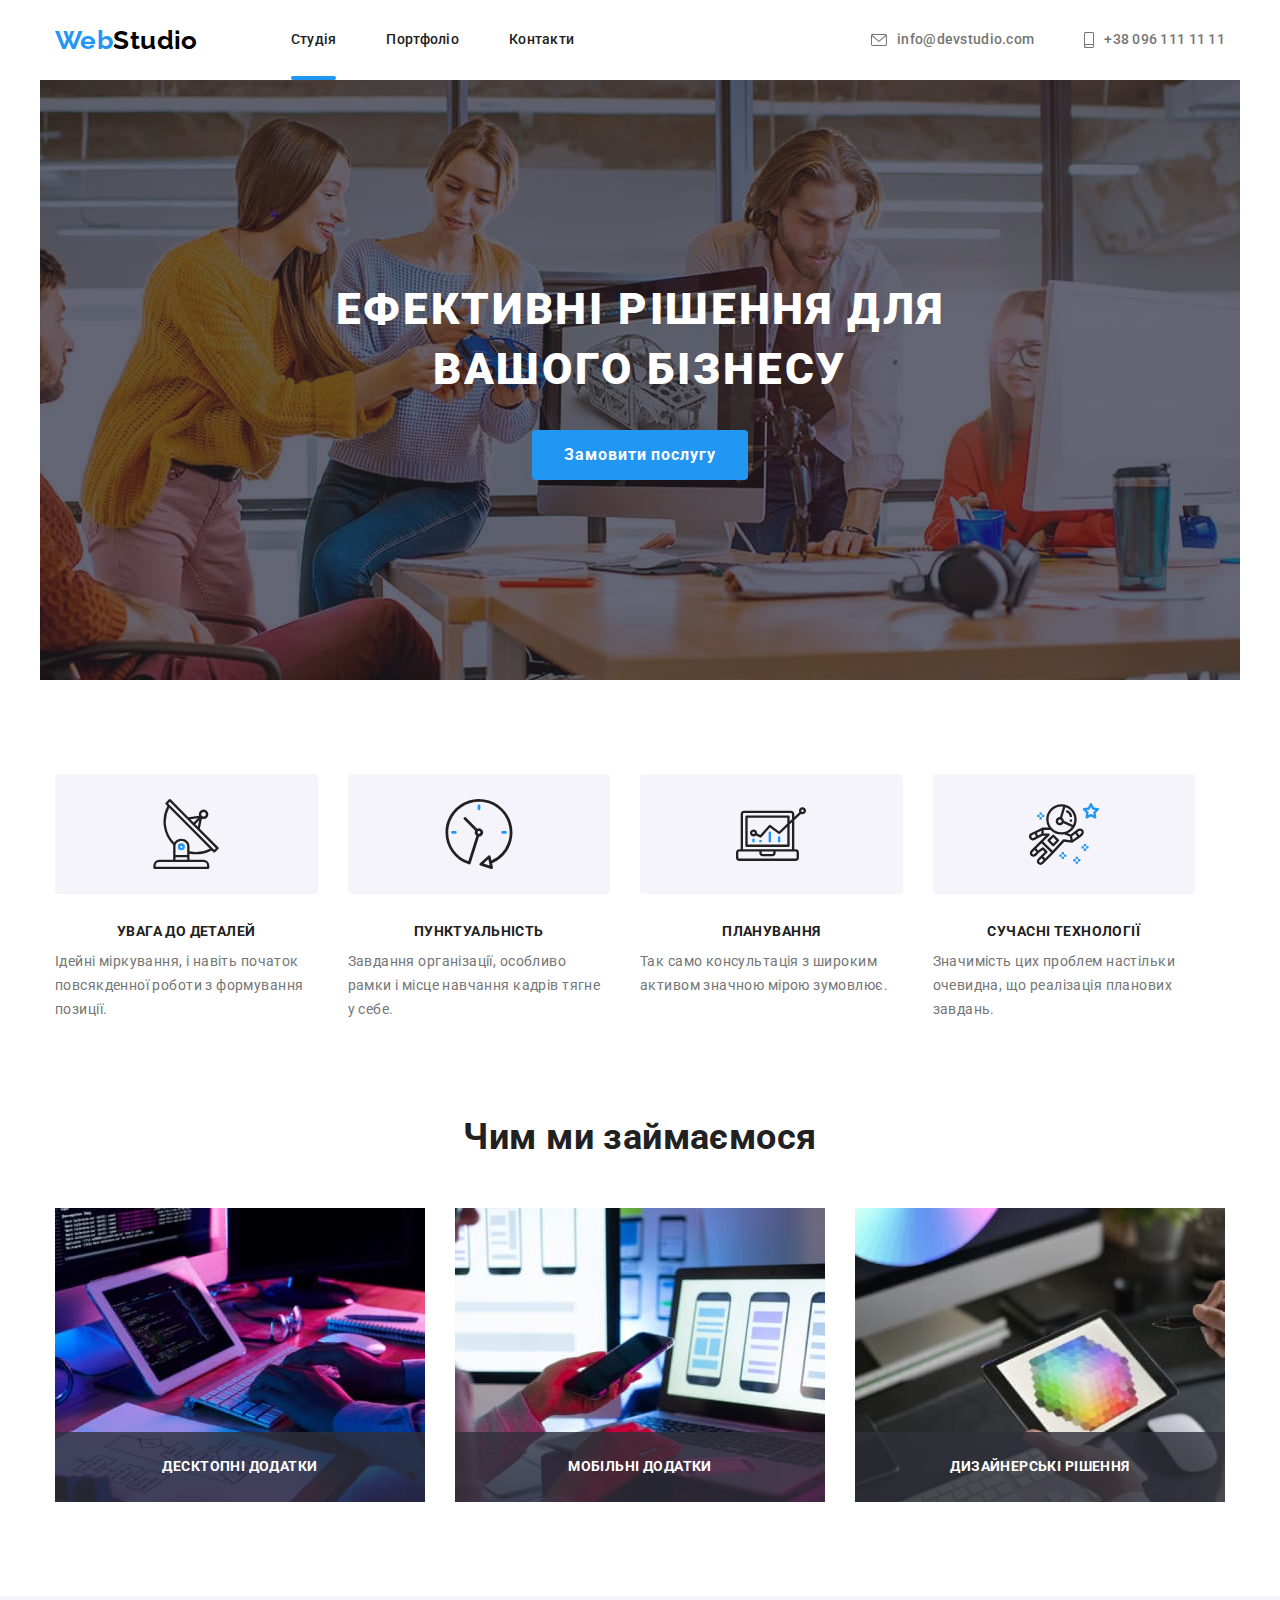
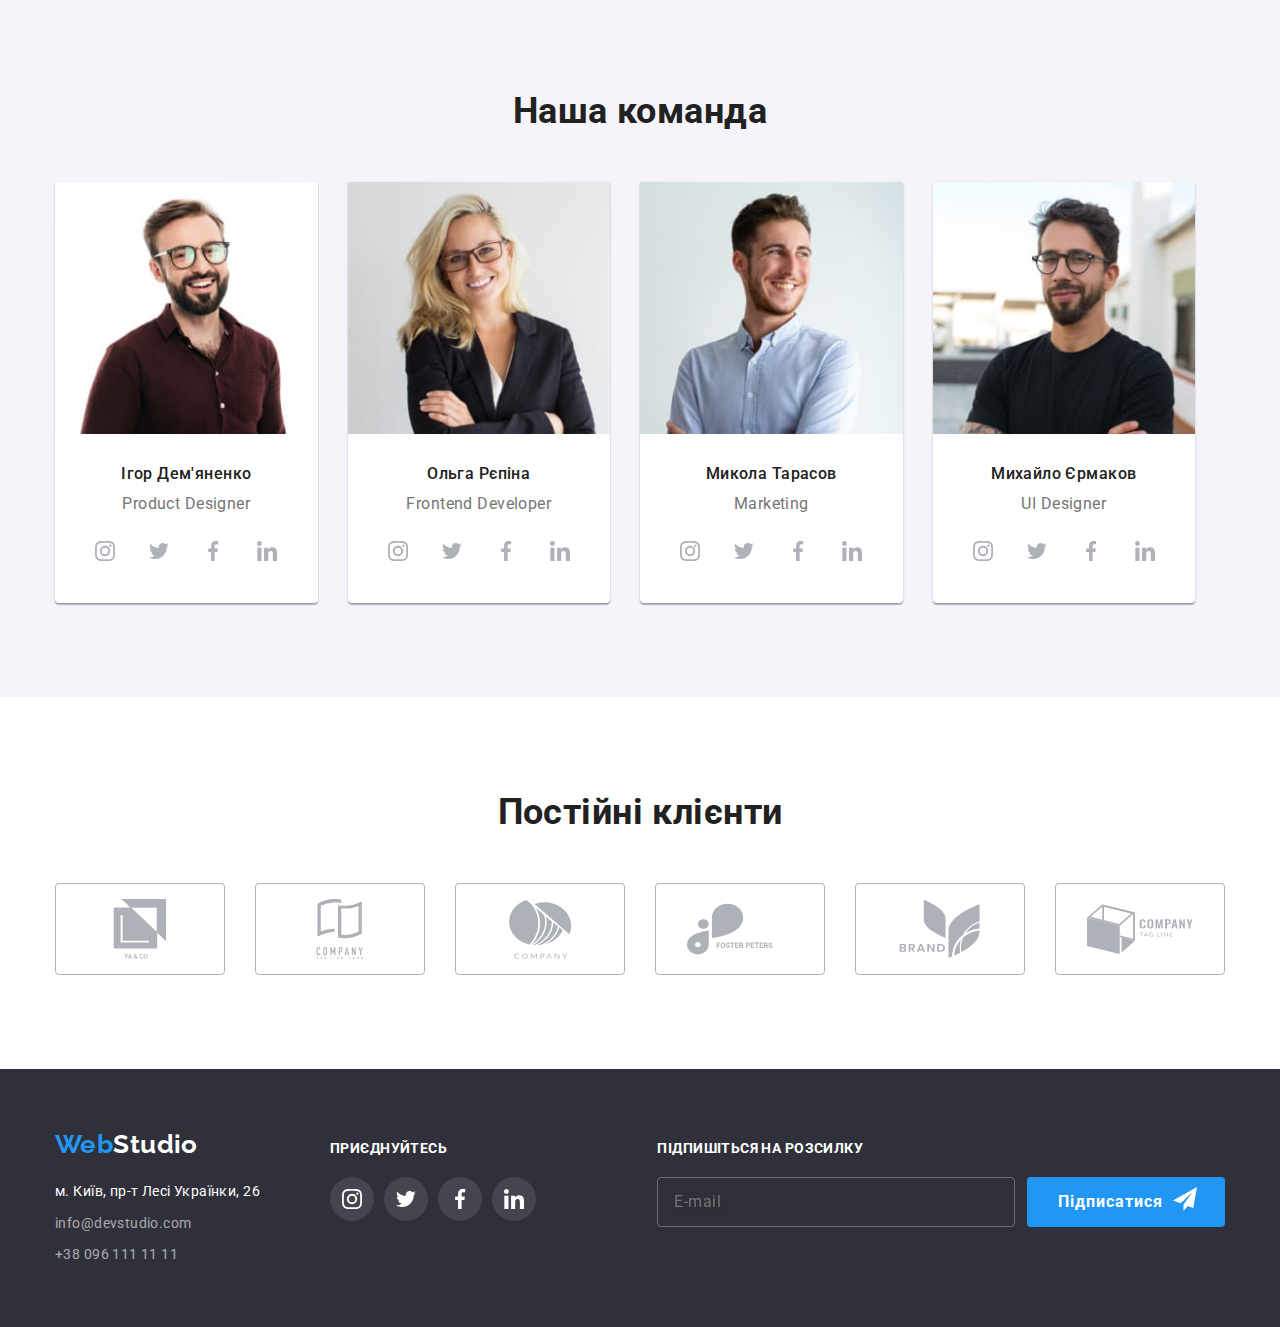
==== commit e0623e84: "Адаптована WebStudio (майже повністю)" ====
--- a/index.html
+++ b/index.html
@@ -18,7 +18,7 @@
     <link rel="stylesheet" href="./css/main.min.css" />
   </head>
   <body>
-    <!-- <header class="header">
+    <header class="header">
       <div class="container header__container">
         <a class="logo-link link" href="./index.html" lang="en">
           <span class="logo-link__web">Web</span><span class="logo-link__studio">Studio</span></a
@@ -37,112 +37,125 @@
 
         <ul class="contacts header__contacts list">
           <li class="contacts__item">
-            <a href="mailto:info@devstudio.com" class="contacts__link link">
-              <svg class="contacts__icon" width="16" height="12">
+            <a href="mailto:info@devstudio.com" class="contacts__link contacts__link-mail link">
+              <svg class="contacts__icon-tablet" width="14" height="10">
+                <use href="./images/icons.svg#icon-post"></use>
+              </svg>
+              <svg class="contacts__icon-desktop" width="16" height="12">
                 <use href="./images/icons.svg#icon-post"></use>
               </svg>
               info@devstudio.com</a
             >
           </li>
           <li class="contacts__item">
-            <a href="tel:+380961111111" class="contacts__link link">
-              <svg class="contacts__icon" width="10" height="16">
+            <a href="tel:+380961111111" class="contacts__link contacts__link-tel link">
+              <svg class="contacts__icon-tablet" width="10" height="14">
+                <use href="./images/icons.svg#icon-phone"></use>
+              </svg>
+              <svg class="contacts__icon-desktop" width="10" height="16">
                 <use href="./images/icons.svg#icon-phone"></use>
               </svg>
               +38 096 111 11 11</a
             >
           </li>
         </ul>
-        <button type="button" class="menu-open">
+
+        <button type="button" class="menu-open" data-menu-open>
           <svg class="menu-open__icon" width="40" height="40">
             <use href="./images/icons.svg#icon-menu"></use>
           </svg>
         </button>
       </div>
 
-      <div class="mob-menu">
+      <div class="mob-menu is-hidden" data-menu>
         <div class="mob-menu__container">
-          <button type="button" class="menu-close">
-            <svg class="menu-close__icon" width="40" height="40">
-              <use href="./images/icons.svg#icon-close"></use>
-            </svg>
-          </button>
-
-          <ul class="mob-menu-list list">
-            <li class="mob-menu__item">
-              <a href="./index.html" class="mob-menu__link link current">Студія</a>
-            </li>
-            <li class="mob-menu__item">
-              <a href="./portfolio.html" class="mob-menu__link link">Портфоліо</a>
-            </li>
-            <li class="mob-menu__item"><a href="#" class="mob-menu__link link">Контакти</a></li>
-          </ul>
-
-          <ul class="mob-contacts list">
-            <li class="mob-contacts__item">
-              <a href="tel:+380961111111" class="mob-contacts-tel__link link"> +38 096 111 11 11</a>
-            </li>
-            <li class="mob-contacts__item">
-              <a href="mailto:info@devstudio.com" class="mob-contacts-mail__link link">
-                info@devstudio.com</a
-              >
-            </li>
-          </ul>
-
-          <ul class="mob-soc list">
-            <li class="mob-soc__item">
-              <a
-                href=""
-                class="mob-soc__link link"
-                target="_blank"
-                rel="noopener noreferrer nofollow"
-                >Instagram</a
-              >
-            </li>
-            <li class="mob-soc__item">
-              <a
-                href=""
-                class="mob-soc__link link"
-                target="_blank"
-                rel="noopener noreferrer nofollow"
-                >Twitter</a
-              >
-            </li>
-            <li class="mob-soc__item">
-              <a
-                href=""
-                class="mob-soc__link link"
-                target="_blank"
-                rel="noopener noreferrer nofollow"
-                >Facebook</a
-              >
-            </li>
-            <li class="mob-soc__item">
-              <a
-                href=""
-                class="mob-soc__link link"
-                target="_blank"
-                rel="noopener noreferrer nofollow"
-                >LinkedIn</a
-              >
-            </li>
-          </ul>
+          <div class="mob-menu-top">
+            <button type="button" class="menu-close" data-menu-close>
+              <svg class="menu-close__icon" width="40" height="40">
+                <use href="./images/icons.svg#icon-close"></use>
+              </svg>
+            </button>
+
+            <ul class="mob-menu-list list">
+              <li class="mob-menu__item">
+                <a href="./index.html" class="mob-menu__link link current">Студія</a>
+              </li>
+              <li class="mob-menu__item">
+                <a href="./portfolio.html" class="mob-menu__link link">Портфоліо</a>
+              </li>
+              <li class="mob-menu__item"><a href="#" class="mob-menu__link link">Контакти</a></li>
+            </ul>
+          </div>
+
+          <div class="mob-menu-bottom">
+            <ul class="mob-contacts list">
+              <li class="mob-contacts__item">
+                <a href="tel:+380961111111" class="mob-contacts-tel__link link">
+                  +38 096 111 11 11</a
+                >
+              </li>
+              <li class="mob-contacts__item">
+                <a href="mailto:info@devstudio.com" class="mob-contacts-mail__link link">
+                  info@devstudio.com</a
+                >
+              </li>
+            </ul>
+
+            <ul class="mob-soc list">
+              <li class="mob-soc__item">
+                <a
+                  href=""
+                  class="mob-soc__link link"
+                  target="_blank"
+                  rel="noopener noreferrer nofollow"
+                  >Instagram</a
+                >
+              </li>
+              <li class="mob-soc__item">
+                <a
+                  href=""
+                  class="mob-soc__link link"
+                  target="_blank"
+                  rel="noopener noreferrer nofollow"
+                  >Twitter</a
+                >
+              </li>
+              <li class="mob-soc__item">
+                <a
+                  href=""
+                  class="mob-soc__link link"
+                  target="_blank"
+                  rel="noopener noreferrer nofollow"
+                  >Facebook</a
+                >
+              </li>
+              <li class="mob-soc__item">
+                <a
+                  href=""
+                  class="mob-soc__link link"
+                  target="_blank"
+                  rel="noopener noreferrer nofollow"
+                  >LinkedIn</a
+                >
+              </li>
+            </ul>
+          </div>
         </div>
       </div>
-    </header> -->
+    </header>
 
     <main>
       <!-- Hero -->
-      <!-- <section class="hero overlay">
+      <section class="hero overlay">
         <div class="container">
           <h1 class="hero__title">Ефективні рішення для вашого бізнесу</h1>
 
           <button class="hero__btn" type="button" data-modal-open>Замовити послугу</button>
         </div>
-      </section> -->
+      </section>
 
       <!-- Наші переваги -->
-      <!-- <section class="features section">
+      <section class="features section">
         <div class="container">
           <h2 class="visually-hidden">Наші переваги</h2>
           <ul class="features__list list">
@@ -192,10 +205,10 @@
             </li>
           </ul>
         </div>
-      </section> -->
+      </section>
 
       <!-- Чим ми займаємося -->
-      <!-- <section class="work section">
+      <section class="work section">
         <div class="container">
           <h2 class="work__title title">Чим ми займаємося</h2>
           <ul class="work__list list">
@@ -220,10 +233,10 @@
             </li>
           </ul>
         </div>
-      </section> -->
+      </section>
 
       <!-- Команда -->
-      <!-- <section class="team section">
+      <section class="team section">
         <div class="container">
           <h2 class="team__title title">Наша команда</h2>
           <ul class="team__list list">
@@ -466,9 +479,9 @@
             </li>
           </ul>
         </div>
-      </section> -->
-
-      <!-- <section class="clients section">
+      </section>
+
+      <section class="clients section">
         <div class="container">
           <h2 class="clients__title title">Постійні клієнти</h2>
           <ul class="clients__list list">
@@ -516,7 +529,7 @@
             </li>
           </ul>
         </div>
-      </section> -->
+      </section>
     </main>
 
     <footer class="footer">
@@ -703,5 +716,6 @@
       </div>
     </div>
     <script src="./js/modal.js"></script>
+    <script src="./js/menu.js"></script>
   </body>
 </html>
--- a/css/main.min.css
+++ b/css/main.min.css
@@ -1 +1 @@
-:root{--acctnt-color: #2196f3;--logo-studio-header-color: #000000;--title-black-color: #212121;--contacts-features-text-color: #757575;--hero-studio-footer-text-color: #ffffff;--hero-bcg-color-footer: #2f303a;--hero-button-active: #188ce8;--features-bcg-color: #f5f5f5;--team-bcg-color: #f5f4fa;--footer-contacts-color: rgba(255, 255, 255, 0.6);--border: #eeeeee;--soc-color: #afb1b8;--bcg-soc-footer: rgba(255, 255, 255, 0.1);--bcg-overflow: rgba(33, 150, 243, 0.9);--backdrop: rgba(0, 0, 0, 0.2);--modal-border: rgba(0, 0, 0, 0.1);--work-bcg-text: rgba(47, 48, 58, 0.8);--timing-function: cubic-bezier(0.4, 0, 0.2, 1);--border-modal-input: rgba(33, 33, 33, 0.2);--placeholder-color: rgba(117, 117, 117, 0.5);--border-input-footer: rgba(255, 255, 255, 0.3);--gradient: linear-gradient(to right, rgba(47, 48, 58, 0.4), rgba(47, 48, 58, 0.4))}body{font-family:Roboto,sans-serif;background-color:var(--hero-studio-footer-text-color);color:var(--title-black-color);font-size:14px;letter-spacing:.03em}h1,h2,h3,h4,h5,h6,p{margin:0}img{display:block;max-width:100%;height:auto}button{display:block;cursor:pointer;border:none;border-radius:4px}.address{font-style:normal}.list{padding:0;margin:0;list-style:none}.link{text-decoration:none}.section{padding-top:60px;padding-bottom:60px}@media screen and (min-width: 1200px){.section{padding-top:94px;padding-bottom:94px}}.container{width:100%;padding-left:15px;padding-right:15px;margin-left:auto;margin-right:auto}@media screen and (min-width: 480px){.container{max-width:480px}}@media screen and (min-width: 768px){.container{max-width:768px}}@media screen and (min-width: 1200px){.container{max-width:1200px}}.visually-hidden{position:absolute;width:1px;height:1px;margin:-1px;border:0;padding:0;white-space:nowrap;-webkit-clip-path:inset(100%);clip-path:inset(100%);clip:rect(0 0 0 0);overflow:hidden}.current{color:var(--acctnt-color)}.title{margin-bottom:30px;font-weight:700;font-size:28px;line-height:1.17;text-align:center}@media screen and (min-width: 1200px){.title{margin-bottom:50px;font-size:36px}}.header__container{display:flex;align-items:center;width:100%;padding:10px 10px 10px 15px;margin-left:auto;margin-right:auto;outline:3px solid tomato}.logo-link__web{color:var(--acctnt-color);font-family:Raleway,sans-serif;font-weight:700;font-size:24px;line-height:1.17}@media screen and (min-width: 1200px){.logo-link__web{font-size:26px;line-height:1.19}}.logo-link__studio{color:var(--logo-studio-header-color);font-family:Raleway,sans-serif;font-weight:700;font-size:24px;line-height:1.17}@media screen and (min-width: 1200px){.logo-link__studio{font-size:26px;line-height:1.19}}.header__navigation{margin-left:93px}.navigation__menu{display:none;gap:50px}.menu__link{display:block;padding-top:32px;padding-bottom:32px;color:inherit;font-weight:500;line-height:1.14;letter-spacing:.02em;transition:color 250ms var(--timing-function);position:relative}.menu__link.current::after{content:"";position:absolute;bottom:0;display:block;width:100%;height:4px;background-color:var(--acctnt-color);border-radius:2px}.menu__link:hover,.menu__link:focus{color:var(--acctnt-color)}.header__contacts{display:none;margin-left:auto}.header__contacts .contacts__item:not(:last-child){margin-right:50px}.contacts__link{padding-top:32px;padding-bottom:32px;color:var(--contacts-features-text-color);font-weight:500;line-height:1.14;letter-spacing:.02em;display:flex;align-items:center;transition:color 250ms var(--timing-function)}.contacts__link:hover,.contacts__link:focus{color:var(--acctnt-color)}.contacts__icon{margin-right:10px;fill:currentColor}.menu-open{margin-left:auto;background-color:rgba(0,0,0,0)}.mob-menu{width:100vw;height:100vh;top:0;position:fixed;z-index:1;padding:10px 15px 48px 40px}.mob-menu__container{position:absolute}.menu-close{position:relative;display:flex;align-items:center;justify-content:center;margin-left:auto;background-color:rgba(0,0,0,0)}.mob-menu-list{margin-bottom:100px}.mob-menu__item:not(:last-child){margin-bottom:32px}.mob-menu__link{font-weight:500;font-size:40px;line-height:1.18;letter-spacing:.02em;color:var(--title-black-color)}.mob-contacts__item:not(:last-child){margin-bottom:32px}.mob-contacts-tel__link{font-weight:500;font-size:34px;line-height:1.18;letter-spacing:.02em;color:var(--acctnt-color)}.mob-contacts-mail__link{font-weight:500;font-size:24px;line-height:1.17;letter-spacing:.02em;color:var(--contacts-features-text-color)}.mob-soc{display:flex;margin-top:64px}.mob-soc__item:not(:last-child){border-right:1px solid var(--border-modal-input)}.mob-soc__link{font-weight:500;font-size:18px;line-height:1.22;letter-spacing:.02em;color:var(--acctnt-color);padding:10px}.hero{padding:118px 0;background-color:var(--hero-bcg-color-footer);text-align:center}@media screen and (min-width: 1200px){.hero{padding:200px 0}}.overlay{max-width:1600px;height:auto;margin-left:auto;margin-right:auto;background-color:var(--hero-bcg-color-footer);background-repeat:no-repeat;background-position:center;background-size:cover;background-image:var(--gradient),url("../images/hero/hero-mobile-320.jpg")}@media(min-device-pixel-ratio: 2),(-webkit-min-device-pixel-ratio: 2),(min-resolution: 192dpi),(min-resolution: 2dppx){.overlay{background-image:var(--gradient),url("../images/hero/hero-mobile-640.jpg")}}@media screen and (min-width: 768px){.overlay{max-width:768px;background-image:var(--gradient),url("../images/hero/hero-tablet-320.jpg")}}@media screen and (min-width: 768px)and (min-device-pixel-ratio: 2),screen and (min-width: 768px)and (-webkit-min-device-pixel-ratio: 2),screen and (min-width: 768px)and (min-resolution: 192dpi),screen and (min-width: 768px)and (min-resolution: 2dppx){.overlay{background-image:var(--gradient),url("../images/hero/hero-tablet-640.jpg")}}@media screen and (min-width: 1200px){.overlay{max-width:1200px;background-image:var(--gradient),url("../images/hero/hero-desktop-320.jpg")}}@media screen and (min-width: 1200px)and (min-device-pixel-ratio: 2),screen and (min-width: 1200px)and (-webkit-min-device-pixel-ratio: 2),screen and (min-width: 1200px)and (min-resolution: 192dpi),screen and (min-width: 1200px)and (min-resolution: 2dppx){.overlay{background-image:var(--gradient),url("../images/hero/hero-desktop-640.jpg")}}.hero__title{max-width:360px;margin:0 auto;margin-bottom:30px;color:var(--hero-studio-footer-text-color);font-weight:900;font-size:26px;line-height:1.62;letter-spacing:.06em;text-transform:uppercase}@media screen and (min-width: 1200px){.hero__title{max-width:696px;font-size:44px;line-height:1.36}}.hero__btn{padding:10px 24px;margin:0 auto;background-color:var(--acctnt-color);color:var(--hero-studio-footer-text-color);font-family:inherit;font-weight:700;font-size:16px;line-height:1.88;letter-spacing:.06em;transition:background-color 250ms var(--timing-function)}.hero__btn:hover,.hero__btn:focus{background-color:var(--hero-button-active)}@media screen and (min-width: 1200px){.hero__btn{padding:10px 32px}}.features__list{display:flex;flex-wrap:wrap;gap:30px}@media screen and (min-width: 768px){.features__item{width:calc((100% - 30px)/2)}}@media screen and (min-width: 1200px){.features__item{width:calc((100% - 120px)/4)}}.features__wrap{display:flex;align-items:center;justify-content:center;width:100%;height:120px;margin-bottom:30px;border-radius:4px;background-color:var(--team-bcg-color)}.features__title{margin-bottom:10px;text-align:center;font-size:14px;font-weight:700;line-height:1.14;text-transform:uppercase}.features__text{color:var(--contacts-features-text-color);line-height:1.71}.work{padding-top:0}@media screen and (max-width: 1199px){.work{display:none}}.work__list{display:flex;gap:30px}.work__item{position:relative}.work__text{position:absolute;bottom:0;width:370px;height:70px;color:var(--hero-studio-footer-text-color);background-color:var(--work-bcg-text);font-weight:700;line-height:1.14;text-transform:uppercase;display:flex;align-items:center;justify-content:center}.team{background-color:var(--team-bcg-color)}.team__list{display:flex;flex-wrap:wrap;gap:30px}.team__card{width:100%;height:auto;box-shadow:0px 1px 3px rgba(0,0,0,.12),0px 1px 1px rgba(0,0,0,.14),0px 2px 1px rgba(0,0,0,.2);border-radius:0px 0px 4px 4px;background-color:var(--hero-studio-footer-text-color)}@media screen and (min-width: 768px){.team__card{width:calc((100% - 30px)/2)}}@media screen and (min-width: 1200px){.team__card{width:calc((100% - 120px)/4)}}.team__wrap{padding:30px 0}.team__name{margin-bottom:10px;font-weight:500;font-size:16px;line-height:1.19;text-align:center}.team__job{margin-bottom:16px;color:var(--contacts-features-text-color);font-size:16px;line-height:1.19;text-align:center}.team__soc-list{display:flex;justify-content:center;gap:10px}.team__soc-item{width:44px;height:44px}.team__soc-link{width:100%;height:100%;border-radius:50%;display:flex;align-items:center;justify-content:center;color:var(--soc-color);transition:color 250ms var(--timing-function),background-color 250ms var(--timing-function)}.team__soc-link:hover,.team__soc-link:focus{background-color:var(--acctnt-color);color:var(--hero-studio-footer-text-color)}.team__soc-icon{fill:currentColor}.clients__list{display:flex;flex-wrap:wrap;gap:30px}.clients__item{width:calc((100% - 30px)/2);height:92px}@media screen and (min-width: 768px){.clients__item{width:calc((100% - 60px)/3)}}@media screen and (min-width: 1200px){.clients__item{width:calc((100% - 150px)/6)}}.clients__link{width:100%;height:100%;border:1px solid currentColor;border-radius:4px;display:flex;align-items:center;justify-content:center;color:var(--soc-color);transition:color 250ms var(--timing-function)}.clients__link:hover,.clients__link:focus{color:var(--acctnt-color)}.clients__icon{fill:currentColor}.footer{padding-top:60px;padding-bottom:60px;background-color:var(--hero-bcg-color-footer)}.footer__container{text-align:center}@media screen and (min-width: 1200px){.footer__container{display:flex;flex-wrap:wrap;justify-content:center;align-items:baseline;text-align:start}}@media screen and (min-width: 768px){.footer__wrap-tablet{display:flex;flex-wrap:wrap;justify-content:center;align-items:baseline}}@media screen and (min-width: 1200px){.footer__wrap-tablet{gap:70px;margin-right:auto}}@media screen and (min-width: 768px)and (max-width: 1199px){.footer-address-wrap{margin-right:165px}}.footer__logo-link{display:inline-block;margin-bottom:20px}.logo-link__studiofooter{color:var(--hero-studio-footer-text-color);font-family:Raleway,sans-serif;font-weight:700;font-size:24px;line-height:1.17}@media screen and (min-width: 1200px){.logo-link__studiofooter{font-size:26px;line-height:1.19}}.address__item:not(:last-child){margin-bottom:8px}.address__google-link{display:inline-block;color:var(--hero-studio-footer-text-color);line-height:1.71;transition:color 250ms var(--timing-function)}.address__google-link:hover,.address__google-link:focus{color:var(--acctnt-color)}.address__link{display:inline-block;color:var(--footer-contacts-color);line-height:1.71;transition:color 250ms var(--timing-function)}.address__link:hover,.address__link:focus{color:var(--acctnt-color)}@media screen and (max-width: 767px){.footer__subscribe{margin-top:60px}}.subscribe__title{color:var(--hero-studio-footer-text-color);font-weight:700;line-height:1.14;text-transform:uppercase;margin-bottom:20px;text-align:center}@media screen and (min-width: 1200px){.subscribe__title{text-align:start}}.subscribe__soc-list{display:flex;justify-content:center;gap:10px}.subscribe__soc-item{width:44px;height:44px}.subscribe__soc-link{width:100%;height:100%;border-radius:50%;display:flex;align-items:center;justify-content:center;background-color:var(--bcg-soc-footer);color:var(--hero-studio-footer-text-color);transition:background-color 250ms var(--timing-function)}.subscribe__soc-link:hover,.subscribe__soc-link:focus{background-color:var(--acctnt-color)}.subscribe__soc-icon{fill:currentColor}@media screen and (min-width: 320px)and (max-width: 1199px){.footer__subscribe-newsletter{margin-top:60px}}@media screen and (min-width: 1200px){.subscribe__form{display:flex}}.subscribe__input{width:100%;height:50px;padding:15px 16px;border:1px solid var(--border-input-footer);filter:drop-shadow(0px 4px 4px rgba(0, 0, 0, 0.15));border-radius:4px;background-color:rgba(0,0,0,0);font-size:16px;line-height:1.25;letter-spacing:.03em;color:var(--footer-contacts-color)}@media screen and (min-width: 768px){.subscribe__input{width:450px}}@media screen and (max-width: 1199px){.subscribe__input{margin-bottom:20px}}@media screen and (min-width: 1200px){.subscribe__input{width:358px;margin-right:12px}}.subscribe__button{display:flex;padding:10px 28px 10px 31px;margin:0 auto;background-color:var(--acctnt-color);color:var(--hero-studio-footer-text-color);font-family:inherit;font-weight:700;font-size:16px;line-height:1.88;letter-spacing:.06em}.subscribe__icon{margin-left:10px;fill:currentColor}.header__border{border-bottom:1px solid var(--border)}.button-list{display:flex;flex-wrap:wrap;gap:8px;justify-content:center;margin-bottom:50px}.button{padding:6px 22px;background-color:var(--team-bcg-color);color:inherit;font-family:inherit;font-weight:500;font-size:16px;line-height:1.62;letter-spacing:inherit;transition:color 250ms var(--timing-function),background-color 250ms var(--timing-function),box-shadow 250ms var(--timing-function)}.button.current,.button:hover,.button:focus{background-color:var(--acctnt-color);color:var(--hero-studio-footer-text-color);box-shadow:0px 3px 1px rgba(0,0,0,.1),0px 1px 2px rgba(0,0,0,.08),0px 2px 2px rgba(0,0,0,.12)}.working-list{display:flex;flex-wrap:wrap;gap:30px}.gallery-item{width:calc((100% - 60px)/3)}.gallery-link{display:block;transition:box-shadow 250ms var(--timing-function)}.gallery-link:hover,.gallery-link:focus{box-shadow:0px 1px 1px rgba(0,0,0,.12),0px 4px 4px rgba(0,0,0,.06),1px 4px 6px rgba(0,0,0,.16)}.gallery-top-wrap{position:relative;overflow:hidden}.gallery-top-text{position:absolute;top:0;padding:63px 24px;color:var(--hero-studio-footer-text-color);background-color:var(--bcg-overflow);font-weight:400;font-size:18px;line-height:1.56;height:100%;transform:translateY(100%);transition:transform 250ms var(--timing-function)}.gallery-link:hover .gallery-top-text,.gallery-link:focus .gallery-top-text{transform:translateY(0)}.projects{padding:20px 24px;border-left:1px solid var(--border);border-right:1px solid var(--border);border-bottom:1px solid var(--border)}.name-work{margin-bottom:4px;color:var(--title-black-color);font-weight:700;font-size:18px;line-height:2;letter-spacing:.06em}.app{color:var(--contacts-features-text-color);font-weight:400;font-size:16px;line-height:1.88;letter-spacing:.03em}.backdrop{position:fixed;top:0;width:100%;height:100%;background-color:var(--backdrop);transition:opacity 250ms var(--timing-function),visibility 250ms var(--timing-function)}.modal{position:absolute;top:50%;left:50%;transform:translate(-50%, -50%);padding:40px;width:528px;height:581px;background-color:var(--hero-studio-footer-text-color);box-shadow:0px 1px 3px rgba(0,0,0,.12),0px 1px 1px rgba(0,0,0,.14),0px 2px 1px rgba(0,0,0,.2);border-radius:4px;transform:translate(-50%, -50%) scaleX(1);transition:transform 250ms var(--timing-function)}.modal-close{position:absolute;top:8px;right:8px;width:30px;height:30px;background-color:rgba(0,0,0,0);border:1px solid var(--modal-border);border-radius:50%;display:flex;align-items:center;justify-content:center;transition:fill 250ms var(--timing-function)}.modal-close:hover{fill:var(--acctnt-color)}.is-hidden{opacity:0;visibility:hidden;pointer-events:none}.is-hidden .modal{transform:translate(-50%, -50%) scaleX(0)}.modal-title{font-weight:700;font-size:20px;line-height:1.15;text-align:center;color:var(--title-black-color);margin-bottom:12px}.modal-field{margin-bottom:10px}.input-label{display:block;margin-bottom:4px;font-family:"Roboto";font-style:normal;font-weight:400;font-size:12px;line-height:1.17;letter-spacing:.01em;color:var(--contacts-features-text-color)}.input-wrap{position:relative}.modal-input-icon{position:absolute;left:12px;top:50%;transform:translateY(-50%);transition:fill 250ms var(--timing-function)}.modal-input:focus+.modal-input-icon{fill:var(--acctnt-color)}.modal-input{width:100%;height:40px;border:1px solid var(--border-modal-input);border-radius:4px;padding-left:42px;outline:rgba(0,0,0,0);cursor:pointer;transition:border-color 250ms var(--timing-function)}.modal-input:focus{border-color:var(--acctnt-color)}.modal-field-textarea{margin-bottom:20px}.modal-comment{width:100%;height:120px;border:1px solid var(--border-modal-input);border-radius:4px;padding:12px 16px;outline:rgba(0,0,0,0);resize:none;cursor:pointer;transition:border-color 250ms var(--timing-function)}.modal-comment:focus{border-color:var(--acctnt-color)}.modal-comment::-moz-placeholder{font-size:12px;line-height:1.17;letter-spacing:.01em;color:var(--placeholder-color)}.modal-comment:-ms-input-placeholder{font-size:12px;line-height:1.17;letter-spacing:.01em;color:var(--placeholder-color)}.modal-comment::placeholder{font-size:12px;line-height:1.17;letter-spacing:.01em;color:var(--placeholder-color)}.checkbox-text{line-height:1.71;color:var(--contacts-features-text-color);display:flex;align-items:center;justify-content:center;gap:7px}.checkbox-text span{width:16px;height:15px;border:2px solid var(--logo-studio-header-color);border-radius:2px;margin-right:8px;display:flex;align-items:center;justify-content:center;fill:rgba(0,0,0,0);transition:background-color 250ms var(--timing-function),fill 250ms var(--timing-function),border-color 250ms var(--timing-function)}.checkbox-input:checked+.checkbox-text span{background-color:var(--acctnt-color);fill:var(--hero-studio-footer-text-color);border-color:rgba(0,0,0,0)}.checkbox-input:focus+.checkbox-text span{border-color:var(--acctnt-color)}.contract{color:var(--acctnt-color);text-decoration:underline}.button-submit{padding:10px 32px;margin:0 auto;margin-top:30px;background-color:var(--acctnt-color);color:var(--hero-studio-footer-text-color);font-family:inherit;font-weight:700;font-size:16px;line-height:1.88;letter-spacing:.06em}/*# sourceMappingURL=main.min.css.map */+:root{--acctnt-color: #2196f3;--logo-studio-header-color: #000000;--title-black-color: #212121;--contacts-features-text-color: #757575;--hero-studio-footer-text-color: #ffffff;--hero-bcg-color-footer: #2f303a;--hero-button-active: #188ce8;--features-bcg-color: #f5f5f5;--team-bcg-color: #f5f4fa;--footer-contacts-color: rgba(255, 255, 255, 0.6);--border: #eeeeee;--soc-color: #afb1b8;--bcg-soc-footer: rgba(255, 255, 255, 0.1);--bcg-overflow: rgba(33, 150, 243, 0.9);--backdrop: rgba(0, 0, 0, 0.2);--modal-border: rgba(0, 0, 0, 0.1);--work-bcg-text: rgba(47, 48, 58, 0.8);--timing-function: cubic-bezier(0.4, 0, 0.2, 1);--border-modal-input: rgba(33, 33, 33, 0.2);--placeholder-color: rgba(117, 117, 117, 0.5);--border-input-footer: rgba(255, 255, 255, 0.3);--gradient: linear-gradient(to right, rgba(47, 48, 58, 0.4), rgba(47, 48, 58, 0.4))}body{font-family:Roboto,sans-serif;background-color:var(--hero-studio-footer-text-color);color:var(--title-black-color);font-size:14px;letter-spacing:.03em}h1,h2,h3,h4,h5,h6,p{margin:0}img{display:block;max-width:100%;height:auto}button{display:block;cursor:pointer;border:none;border-radius:4px}.address{font-style:normal}.list{padding:0;margin:0;list-style:none}.link{text-decoration:none}.section{padding-top:60px;padding-bottom:60px}@media screen and (min-width: 1200px){.section{padding-top:94px;padding-bottom:94px}}.container{width:100%;padding-left:15px;padding-right:15px;margin-left:auto;margin-right:auto}@media screen and (min-width: 480px){.container{max-width:480px}}@media screen and (min-width: 768px){.container{max-width:768px}}@media screen and (min-width: 1200px){.container{max-width:1200px}}.visually-hidden{position:absolute;width:1px;height:1px;margin:-1px;border:0;padding:0;white-space:nowrap;-webkit-clip-path:inset(100%);clip-path:inset(100%);clip:rect(0 0 0 0);overflow:hidden}.current{color:var(--acctnt-color)}.title{margin-bottom:30px;font-weight:700;font-size:28px;line-height:1.17;text-align:center}@media screen and (min-width: 1200px){.title{margin-bottom:50px;font-size:36px}}.header__container{display:flex;align-items:center}.logo-link__web{color:var(--acctnt-color);font-family:Raleway,sans-serif;font-weight:700;font-size:24px;line-height:1.17}@media screen and (min-width: 1200px){.logo-link__web{font-size:26px;line-height:1.19}}.logo-link__studio{color:var(--logo-studio-header-color);font-family:Raleway,sans-serif;font-weight:700;font-size:24px;line-height:1.17}@media screen and (min-width: 1200px){.logo-link__studio{font-size:26px;line-height:1.19}}@media screen and (min-width: 768px){.header__navigation{margin-left:88px;margin-right:90px}}@media screen and (min-width: 1200px){.header__navigation{margin-left:93px}}.navigation__menu{display:flex;gap:50px}@media screen and (max-width: 767px){.navigation__menu{display:none}}.menu__link{display:block;padding-top:32px;padding-bottom:32px;color:inherit;font-weight:500;line-height:1.14;letter-spacing:.02em;transition:color 250ms var(--timing-function);position:relative}.menu__link.current::after{content:"";position:absolute;bottom:0;display:block;width:100%;height:4px;background-color:var(--acctnt-color);border-radius:2px}.menu__link:hover,.menu__link:focus{color:var(--acctnt-color)}@media screen and (max-width: 767px){.header__contacts{display:none}}@media screen and (min-width: 1200px){.header__contacts{display:flex;margin-left:auto}.header__contacts .contacts__item:not(:last-child){margin-right:50px}}.contacts__link{color:var(--contacts-features-text-color);font-weight:500;font-size:12px;line-height:1.17;letter-spacing:.02em;display:flex;align-items:center;transition:color 250ms var(--timing-function)}.contacts__link:hover,.contacts__link:focus{color:var(--acctnt-color)}@media screen and (min-width: 1200px){.contacts__link{padding-top:32px;padding-bottom:32px;font-size:14px;line-height:1.14}}@media screen and (min-width: 768px)and (max-width: 1199px){.contacts__link-mail{padding-top:21px;padding-bottom:5px}}@media screen and (min-width: 768px)and (max-width: 1199px){.contacts__link-tel{padding-top:5px;padding-bottom:21px}}.contacts__icon-tablet{margin-right:8px;fill:currentColor}@media screen and (min-width: 1200px){.contacts__icon-tablet{display:none}}.contacts__icon-desktop{margin-right:10px;fill:currentColor}@media screen and (min-width: 768px)and (max-width: 1199px){.contacts__icon-desktop{display:none}}.menu-open{margin-left:auto;background-color:rgba(0,0,0,0);transition:fill 250ms var(--timing-function)}.menu-open:hover,.menu-open:focus{fill:var(--acctnt-color)}@media screen and (min-width: 768px){.menu-open{display:none}}.mob-menu{width:100vw;height:100vh;top:0;position:fixed;z-index:1;background-color:var(--hero-studio-footer-text-color)}.mob-menu>.mob-menu__container{height:100%;display:flex;flex-direction:column;justify-content:space-between}.mob-menu__container{position:relative;width:100%;padding:48px 40px;margin-left:auto;margin-right:auto}.menu-close{position:absolute;margin-left:auto;display:flex;background-color:rgba(0,0,0,0);transition:fill 250ms var(--timing-function)}.menu-close:hover,.menu-close:focus{fill:var(--acctnt-color)}.mob-menu-list{margin-bottom:32px}.mob-menu__item:not(:last-child){margin-bottom:32px}.mob-menu__link{font-weight:500;font-size:40px;line-height:1.18;letter-spacing:.02em;color:var(--title-black-color)}.mob-contacts__item:not(:last-child){margin-bottom:32px}.mob-contacts-tel__link{font-weight:500;font-size:34px;line-height:1.18;letter-spacing:.02em;color:var(--acctnt-color)}.mob-contacts-mail__link{font-weight:500;font-size:24px;line-height:1.17;letter-spacing:.02em;color:var(--contacts-features-text-color)}.mob-soc{display:flex;margin-top:64px}.mob-soc__item:not(:last-child){border-right:1px solid var(--border-modal-input)}.mob-soc__link{font-weight:500;font-size:18px;line-height:1.22;letter-spacing:.02em;color:var(--acctnt-color);padding:10px}.hero{padding:118px 0;background-color:var(--hero-bcg-color-footer);text-align:center}@media screen and (min-width: 1200px){.hero{padding:200px 0}}.overlay{max-width:1600px;height:auto;margin-left:auto;margin-right:auto;background-color:var(--hero-bcg-color-footer);background-repeat:no-repeat;background-position:center;background-size:cover;background-image:var(--gradient),url("../images/hero/hero-mobile-320.jpg")}@media(min-device-pixel-ratio: 2),(-webkit-min-device-pixel-ratio: 2),(min-resolution: 192dpi),(min-resolution: 2dppx){.overlay{background-image:var(--gradient),url("../images/hero/hero-mobile-640.jpg")}}@media screen and (min-width: 768px){.overlay{max-width:768px;background-image:var(--gradient),url("../images/hero/hero-tablet-320.jpg")}}@media screen and (min-width: 768px)and (min-device-pixel-ratio: 2),screen and (min-width: 768px)and (-webkit-min-device-pixel-ratio: 2),screen and (min-width: 768px)and (min-resolution: 192dpi),screen and (min-width: 768px)and (min-resolution: 2dppx){.overlay{background-image:var(--gradient),url("../images/hero/hero-tablet-640.jpg")}}@media screen and (min-width: 1200px){.overlay{max-width:1200px;background-image:var(--gradient),url("../images/hero/hero-desktop-320.jpg")}}@media screen and (min-width: 1200px)and (min-device-pixel-ratio: 2),screen and (min-width: 1200px)and (-webkit-min-device-pixel-ratio: 2),screen and (min-width: 1200px)and (min-resolution: 192dpi),screen and (min-width: 1200px)and (min-resolution: 2dppx){.overlay{background-image:var(--gradient),url("../images/hero/hero-desktop-640.jpg")}}.hero__title{max-width:360px;margin:0 auto;margin-bottom:30px;color:var(--hero-studio-footer-text-color);font-weight:900;font-size:26px;line-height:1.62;letter-spacing:.06em;text-transform:uppercase}@media screen and (min-width: 1200px){.hero__title{max-width:696px;font-size:44px;line-height:1.36}}.hero__btn{padding:10px 24px;margin:0 auto;background-color:var(--acctnt-color);color:var(--hero-studio-footer-text-color);font-family:inherit;font-weight:700;font-size:16px;line-height:1.88;letter-spacing:.06em;transition:background-color 250ms var(--timing-function)}.hero__btn:hover,.hero__btn:focus{background-color:var(--hero-button-active)}@media screen and (min-width: 1200px){.hero__btn{padding:10px 32px}}.features__list{display:flex;flex-wrap:wrap;gap:30px}@media screen and (min-width: 768px){.features__item{width:calc((100% - 30px)/2)}}@media screen and (min-width: 1200px){.features__item{width:calc((100% - 120px)/4)}}.features__wrap{display:flex;align-items:center;justify-content:center;width:100%;height:120px;margin-bottom:30px;border-radius:4px;background-color:var(--team-bcg-color)}.features__title{margin-bottom:10px;text-align:center;font-size:14px;font-weight:700;line-height:1.14;text-transform:uppercase}.features__text{color:var(--contacts-features-text-color);line-height:1.71}.work{padding-top:0}@media screen and (max-width: 1199px){.work{display:none}}.work__list{display:flex;gap:30px}.work__item{position:relative}.work__text{position:absolute;bottom:0;width:370px;height:70px;color:var(--hero-studio-footer-text-color);background-color:var(--work-bcg-text);font-weight:700;line-height:1.14;text-transform:uppercase;display:flex;align-items:center;justify-content:center}.team{background-color:var(--team-bcg-color)}.team__list{display:flex;flex-wrap:wrap;gap:30px}.team__card{width:100%;height:auto;box-shadow:0px 1px 3px rgba(0,0,0,.12),0px 1px 1px rgba(0,0,0,.14),0px 2px 1px rgba(0,0,0,.2);border-radius:0px 0px 4px 4px;background-color:var(--hero-studio-footer-text-color)}@media screen and (min-width: 768px){.team__card{width:calc((100% - 30px)/2)}}@media screen and (min-width: 1200px){.team__card{width:calc((100% - 120px)/4)}}.team__wrap{padding:30px 0}.team__name{margin-bottom:10px;font-weight:500;font-size:16px;line-height:1.19;text-align:center}.team__job{margin-bottom:16px;color:var(--contacts-features-text-color);font-size:16px;line-height:1.19;text-align:center}.team__soc-list{display:flex;justify-content:center;gap:10px}.team__soc-item{width:44px;height:44px}.team__soc-link{width:100%;height:100%;border-radius:50%;display:flex;align-items:center;justify-content:center;color:var(--soc-color);transition:color 250ms var(--timing-function),background-color 250ms var(--timing-function)}.team__soc-link:hover,.team__soc-link:focus{background-color:var(--acctnt-color);color:var(--hero-studio-footer-text-color)}.team__soc-icon{fill:currentColor}.clients__list{display:flex;flex-wrap:wrap;gap:30px}.clients__item{width:calc((100% - 30px)/2);height:92px}@media screen and (min-width: 768px){.clients__item{width:calc((100% - 60px)/3)}}@media screen and (min-width: 1200px){.clients__item{width:calc((100% - 150px)/6)}}.clients__link{width:100%;height:100%;border:1px solid currentColor;border-radius:4px;display:flex;align-items:center;justify-content:center;color:var(--soc-color);transition:color 250ms var(--timing-function)}.clients__link:hover,.clients__link:focus{color:var(--acctnt-color)}.clients__icon{fill:currentColor}.footer{padding-top:60px;padding-bottom:60px;background-color:var(--hero-bcg-color-footer)}.footer__container{text-align:center}@media screen and (min-width: 1200px){.footer__container{display:flex;flex-wrap:wrap;justify-content:center;align-items:baseline;text-align:start}}@media screen and (min-width: 768px){.footer__wrap-tablet{display:flex;flex-wrap:wrap;justify-content:center;align-items:baseline}}@media screen and (min-width: 1200px){.footer__wrap-tablet{gap:70px;margin-right:auto}}@media screen and (min-width: 768px)and (max-width: 1199px){.footer-address-wrap{margin-right:165px}}.footer__logo-link{display:inline-block;margin-bottom:20px}.logo-link__studiofooter{color:var(--hero-studio-footer-text-color);font-family:Raleway,sans-serif;font-weight:700;font-size:24px;line-height:1.17}@media screen and (min-width: 1200px){.logo-link__studiofooter{font-size:26px;line-height:1.19}}.address__item:not(:last-child){margin-bottom:8px}.address__google-link{display:inline-block;color:var(--hero-studio-footer-text-color);line-height:1.71;transition:color 250ms var(--timing-function)}.address__google-link:hover,.address__google-link:focus{color:var(--acctnt-color)}.address__link{display:inline-block;color:var(--footer-contacts-color);line-height:1.71;transition:color 250ms var(--timing-function)}.address__link:hover,.address__link:focus{color:var(--acctnt-color)}@media screen and (max-width: 767px){.footer__subscribe{margin-top:60px}}.subscribe__title{color:var(--hero-studio-footer-text-color);font-weight:700;line-height:1.14;text-transform:uppercase;margin-bottom:20px;text-align:center}@media screen and (min-width: 1200px){.subscribe__title{text-align:start}}.subscribe__soc-list{display:flex;justify-content:center;gap:10px}.subscribe__soc-item{width:44px;height:44px}.subscribe__soc-link{width:100%;height:100%;border-radius:50%;display:flex;align-items:center;justify-content:center;background-color:var(--bcg-soc-footer);color:var(--hero-studio-footer-text-color);transition:background-color 250ms var(--timing-function)}.subscribe__soc-link:hover,.subscribe__soc-link:focus{background-color:var(--acctnt-color)}.subscribe__soc-icon{fill:currentColor}@media screen and (min-width: 320px)and (max-width: 1199px){.footer__subscribe-newsletter{margin-top:60px}}@media screen and (min-width: 1200px){.subscribe__form{display:flex}}.subscribe__input{width:100%;height:50px;padding:15px 16px;border:1px solid var(--border-input-footer);filter:drop-shadow(0px 4px 4px rgba(0, 0, 0, 0.15));border-radius:4px;background-color:rgba(0,0,0,0);font-size:16px;line-height:1.25;letter-spacing:.03em;color:var(--footer-contacts-color)}@media screen and (min-width: 768px){.subscribe__input{width:450px}}@media screen and (max-width: 1199px){.subscribe__input{margin-bottom:20px}}@media screen and (min-width: 1200px){.subscribe__input{width:358px;margin-right:12px}}.subscribe__button{display:flex;padding:10px 28px 10px 31px;margin:0 auto;background-color:var(--acctnt-color);color:var(--hero-studio-footer-text-color);font-family:inherit;font-weight:700;font-size:16px;line-height:1.88;letter-spacing:.06em}.subscribe__icon{margin-left:10px;fill:currentColor}.header__border{border-bottom:1px solid var(--border)}.button-list{display:flex;flex-wrap:wrap;gap:8px;justify-content:center;margin-bottom:50px}.button{padding:6px 22px;background-color:var(--team-bcg-color);color:inherit;font-family:inherit;font-weight:500;font-size:16px;line-height:1.62;letter-spacing:inherit;transition:color 250ms var(--timing-function),background-color 250ms var(--timing-function),box-shadow 250ms var(--timing-function)}.button.current,.button:hover,.button:focus{background-color:var(--acctnt-color);color:var(--hero-studio-footer-text-color);box-shadow:0px 3px 1px rgba(0,0,0,.1),0px 1px 2px rgba(0,0,0,.08),0px 2px 2px rgba(0,0,0,.12)}.working-list{display:flex;flex-wrap:wrap;gap:30px}.gallery-item{width:calc((100% - 60px)/3)}.gallery-link{display:block;transition:box-shadow 250ms var(--timing-function)}.gallery-link:hover,.gallery-link:focus{box-shadow:0px 1px 1px rgba(0,0,0,.12),0px 4px 4px rgba(0,0,0,.06),1px 4px 6px rgba(0,0,0,.16)}.gallery-top-wrap{position:relative;overflow:hidden}.gallery-top-text{position:absolute;top:0;padding:63px 24px;color:var(--hero-studio-footer-text-color);background-color:var(--bcg-overflow);font-weight:400;font-size:18px;line-height:1.56;height:100%;transform:translateY(100%);transition:transform 250ms var(--timing-function)}.gallery-link:hover .gallery-top-text,.gallery-link:focus .gallery-top-text{transform:translateY(0)}.projects{padding:20px 24px;border-left:1px solid var(--border);border-right:1px solid var(--border);border-bottom:1px solid var(--border)}.name-work{margin-bottom:4px;color:var(--title-black-color);font-weight:700;font-size:18px;line-height:2;letter-spacing:.06em}.app{color:var(--contacts-features-text-color);font-weight:400;font-size:16px;line-height:1.88;letter-spacing:.03em}.backdrop{position:fixed;top:0;width:100%;height:100%;background-color:var(--backdrop);transition:opacity 250ms var(--timing-function),visibility 250ms var(--timing-function)}.modal{position:absolute;top:50%;left:50%;transform:translate(-50%, -50%);padding:40px;width:95%;height:95%;max-width:450px;max-height:609px;overflow:scroll;background-color:var(--hero-studio-footer-text-color);box-shadow:0px 1px 3px rgba(0,0,0,.12),0px 1px 1px rgba(0,0,0,.14),0px 2px 1px rgba(0,0,0,.2);border-radius:4px;transform:translate(-50%, -50%) scaleX(1);transition:transform 250ms var(--timing-function)}@media screen and (min-width: 1200px){.modal{max-width:528px;max-height:581px}}.modal-close{position:absolute;top:8px;right:8px;width:30px;height:30px;background-color:rgba(0,0,0,0);border:1px solid var(--modal-border);border-radius:50%;display:flex;align-items:center;justify-content:center;transition:fill 250ms var(--timing-function)}.modal-close:hover{fill:var(--acctnt-color)}.is-hidden{opacity:0;visibility:hidden;pointer-events:none}.is-hidden .modal{transform:translate(-50%, -50%) scaleX(0)}.modal-title{font-weight:700;font-size:20px;line-height:1.5;text-align:center;color:var(--title-black-color);margin-bottom:12px}@media screen and (man-width: 1200px){.modal-title{line-height:1.15}}.modal-field{margin-bottom:10px}.input-label{display:block;margin-bottom:4px;font-family:"Roboto";font-style:normal;font-weight:400;font-size:12px;line-height:1.17;letter-spacing:.01em;color:var(--contacts-features-text-color)}.input-wrap{position:relative}.modal-input-icon{position:absolute;left:12px;top:50%;transform:translateY(-50%);transition:fill 250ms var(--timing-function)}.modal-input:focus+.modal-input-icon{fill:var(--acctnt-color)}.modal-input{width:100%;height:40px;border:1px solid var(--border-modal-input);border-radius:4px;padding-left:42px;outline:rgba(0,0,0,0);cursor:pointer;transition:border-color 250ms var(--timing-function)}.modal-input:focus{border-color:var(--acctnt-color)}.modal-field-textarea{margin-bottom:20px}.modal-comment{width:100%;height:120px;border:1px solid var(--border-modal-input);border-radius:4px;padding:12px 16px;outline:rgba(0,0,0,0);resize:none;cursor:pointer;transition:border-color 250ms var(--timing-function)}.modal-comment:focus{border-color:var(--acctnt-color)}.modal-comment::-moz-placeholder{font-size:12px;line-height:1.17;letter-spacing:.01em;color:var(--placeholder-color)}.modal-comment:-ms-input-placeholder{font-size:12px;line-height:1.17;letter-spacing:.01em;color:var(--placeholder-color)}.modal-comment::placeholder{font-size:12px;line-height:1.17;letter-spacing:.01em;color:var(--placeholder-color)}.checkbox-text{font-size:12px;line-height:1.17;color:var(--contacts-features-text-color);display:flex;align-items:center;justify-content:center;gap:5px}@media screen and (min-width: 1200px){.checkbox-text{font-size:14px;line-height:1.71}}.checkbox-text span{width:16px;height:15px;border:2px solid var(--logo-studio-header-color);border-radius:2px;margin-right:8px;display:flex;align-items:center;justify-content:center;fill:rgba(0,0,0,0);transition:background-color 250ms var(--timing-function),fill 250ms var(--timing-function),border-color 250ms var(--timing-function)}.checkbox-input:checked+.checkbox-text span{background-color:var(--acctnt-color);fill:var(--hero-studio-footer-text-color);border-color:rgba(0,0,0,0)}.checkbox-input:focus+.checkbox-text span{border-color:var(--acctnt-color)}.contract{color:var(--acctnt-color);text-decoration:underline}.button-submit{padding:10px 32px;margin:0 auto;margin-top:30px;background-color:var(--acctnt-color);color:var(--hero-studio-footer-text-color);font-family:inherit;font-weight:700;font-size:16px;line-height:1.88;letter-spacing:.06em}/*# sourceMappingURL=main.min.css.map */